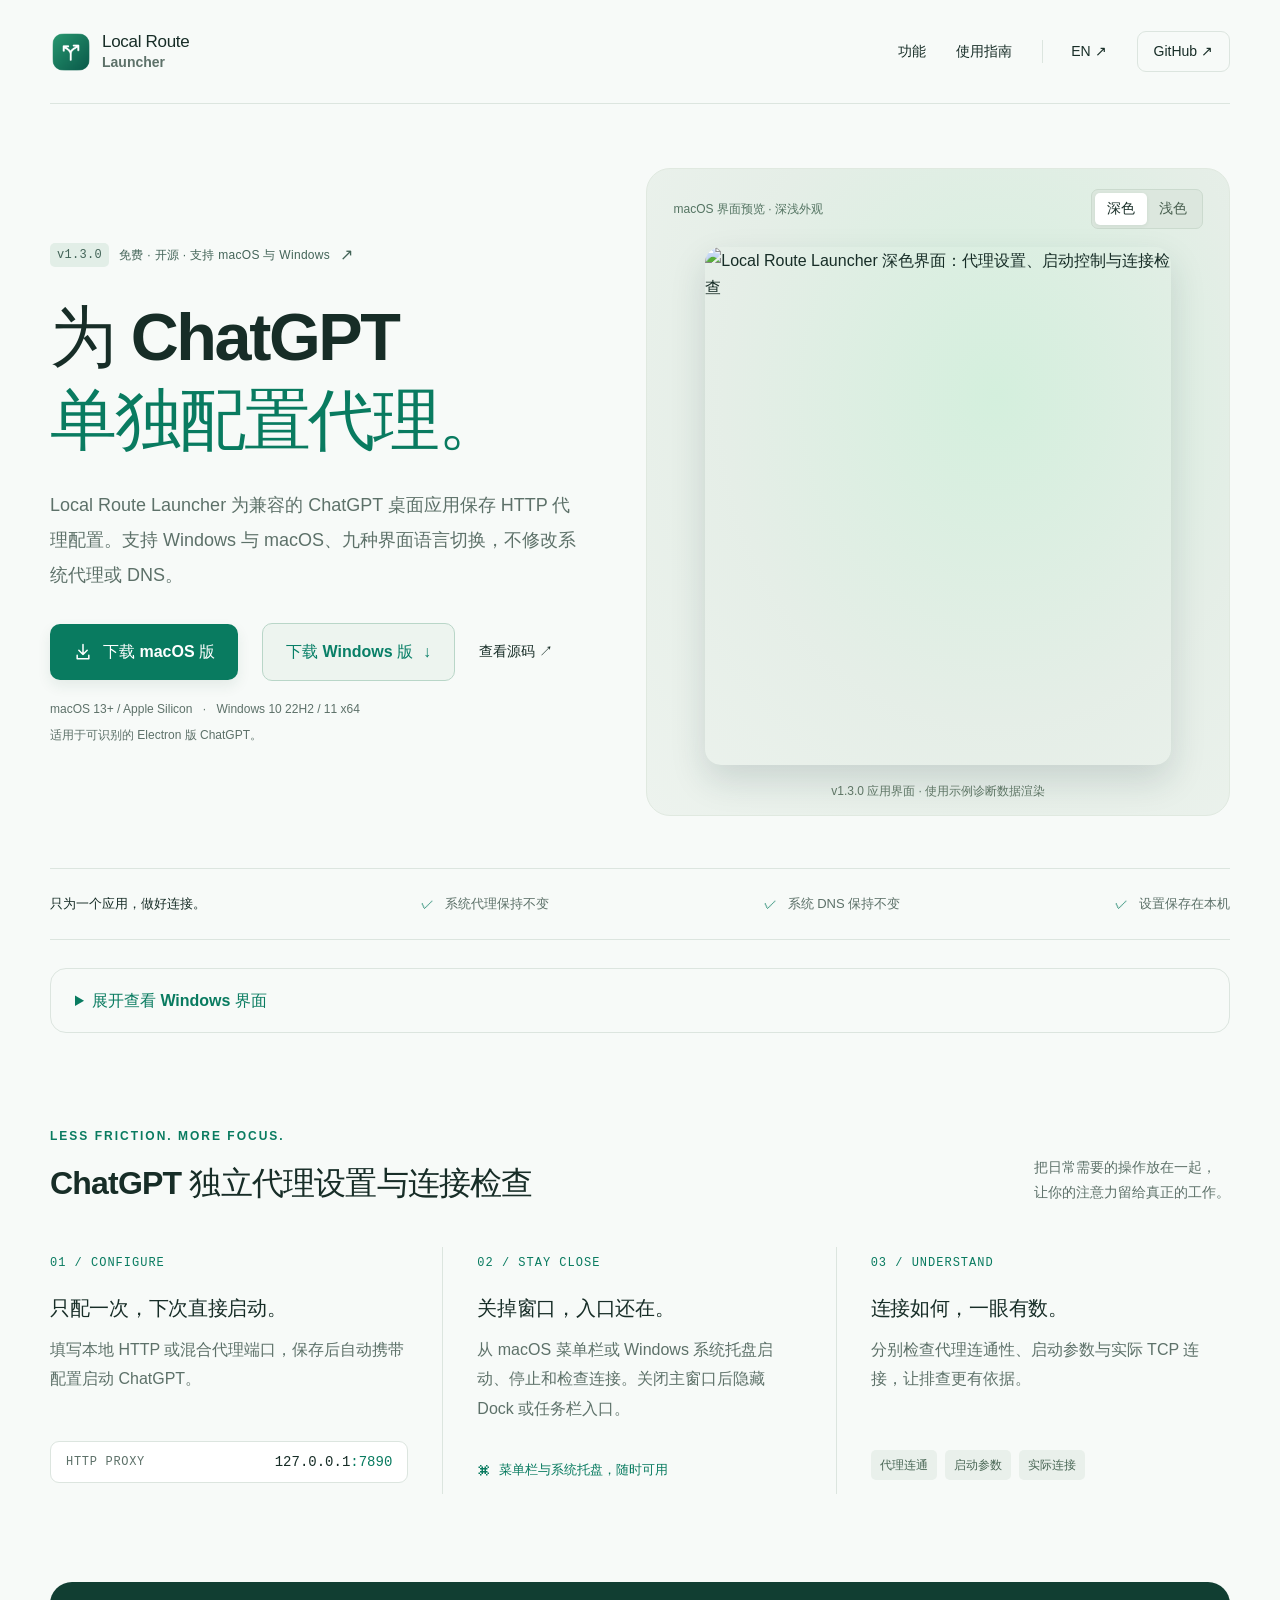
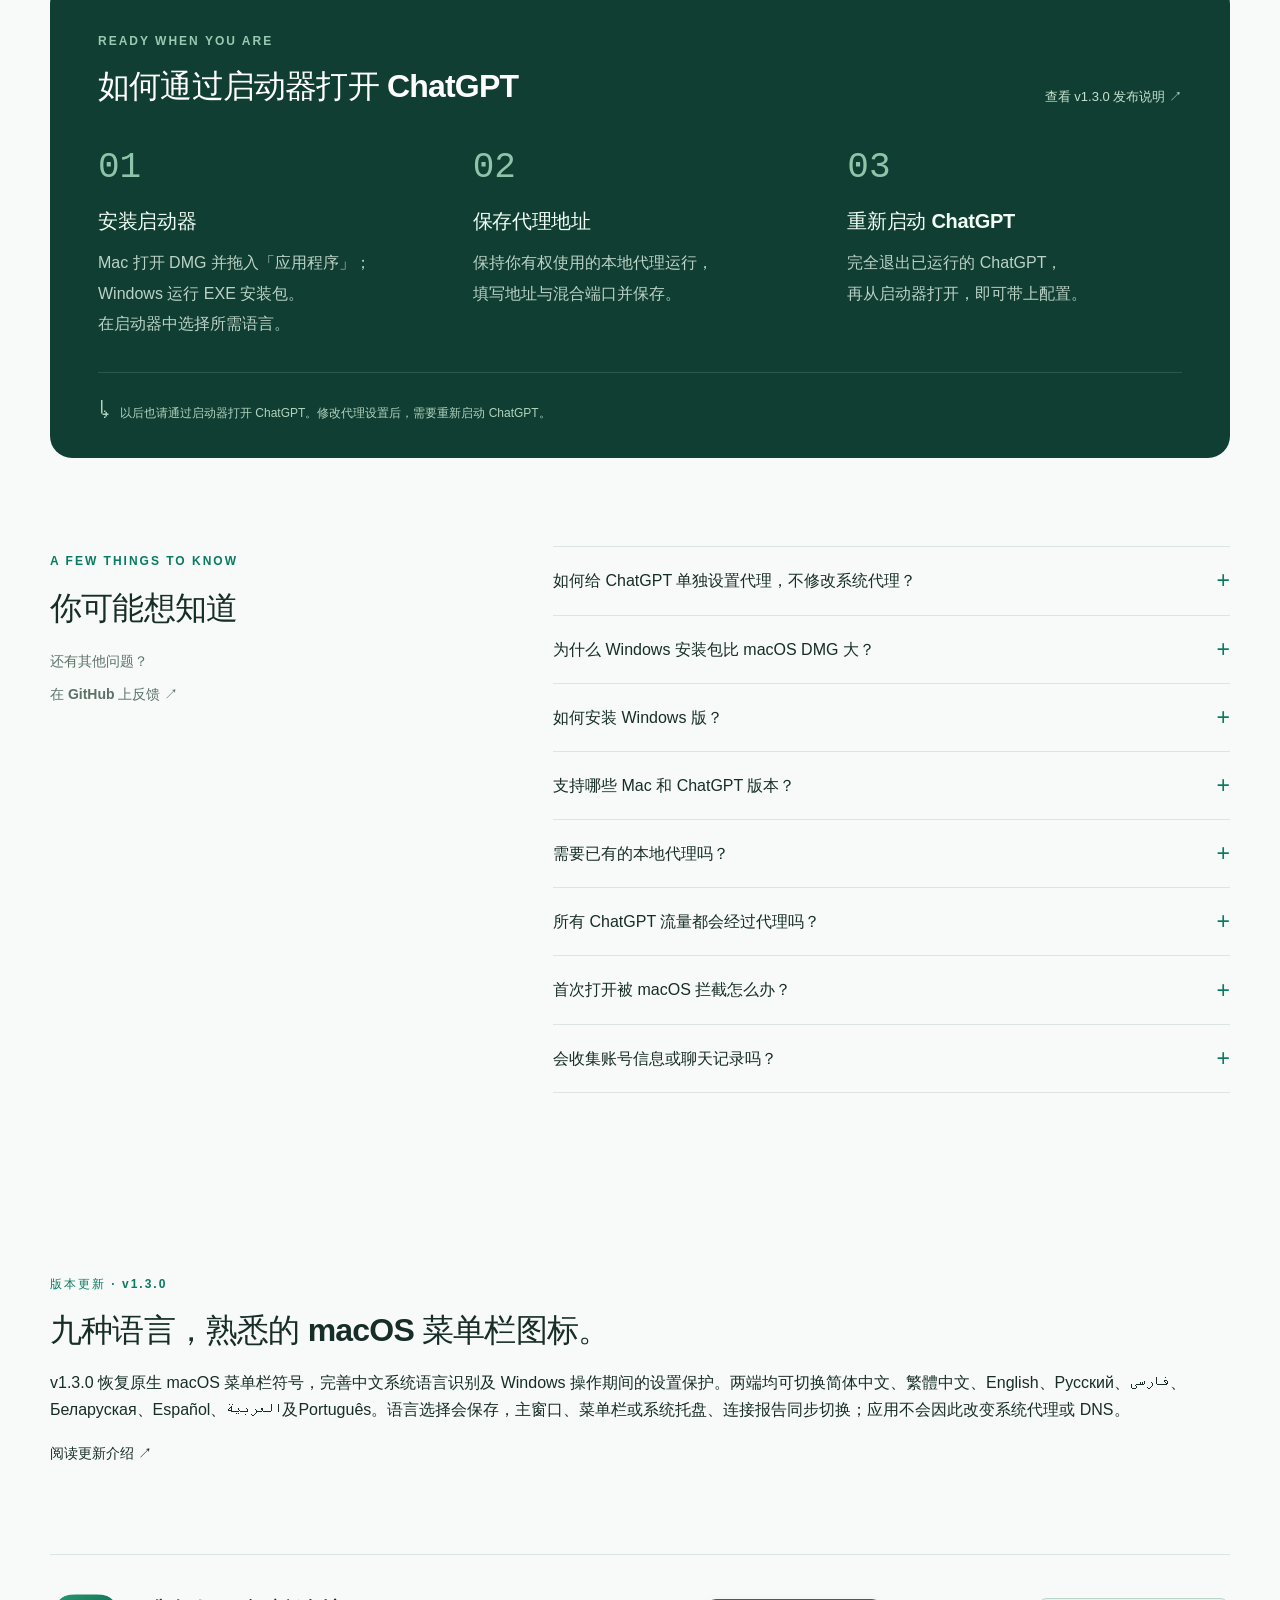
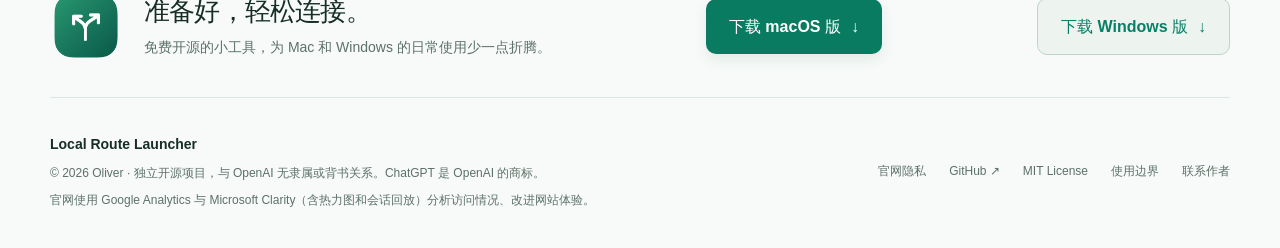
==== site/index.html @ cb8c224d "release: Local Route Launcher 1.3.0" ====
<!doctype html>
<html lang="zh-CN">
<head>
  <meta charset="utf-8">
  <!-- Google tag (gtag.js) -->
  <script async src="https://www.googletagmanager.com/gtag/js?id=G-QVHYT7RFW9"></script>
  <script>
    window.dataLayer = window.dataLayer || [];
    function gtag(){dataLayer.push(arguments);}
    gtag('js', new Date());
    gtag('config', 'G-QVHYT7RFW9');
  </script>
  <!-- Microsoft Clarity -->
  <script type="text/javascript" id="clarity-tracking">
    (function(c,l,a,r,i,t,y){
      c[a]=c[a]||function(){(c[a].q=c[a].q||[]).push(arguments)};
      t=l.createElement(r);t.async=1;t.src="https://www.clarity.ms/tag/"+i;
      y=l.getElementsByTagName(r)[0];y.parentNode.insertBefore(t,y);
    })(window, document, "clarity", "script", "z0krfkfwwu");
  </script>
  <meta name="viewport" content="width=device-width, initial-scale=1">
  <meta name="google-site-verification" content="8eRDF6N91aW9TyLi74Nr5WRXzjcHKN9oCjXirlSPpRA">
  <meta name="msvalidate.01" content="65FC2BE70902B9C77D71057AD7075020">
  <meta name="baidu-site-verification" content="codeva-K3lErbCF7Q" />
  <meta name="sogou_site_verification" content="Wid5BHwv2Q" />
  <meta name="theme-color" content="#f7faf8">
  <title>ChatGPT 独立代理设置 · Windows / macOS | Local Route Launcher</title>
  <meta name="description" content="Local Route Launcher 为兼容的 ChatGPT 桌面应用保存独立 HTTP 代理配置，不修改系统代理或 DNS。免费下载 Windows 安装包与 macOS DMG，支持九种界面语言、系统托盘和菜单栏操作、连接检查。">
  <link rel="canonical" href="https://oliver804.github.io/ChatGPT-Proxy-Launcher/">
  <link rel="alternate" hreflang="zh-CN" href="https://oliver804.github.io/ChatGPT-Proxy-Launcher/">
  <link rel="alternate" hreflang="en" href="https://oliver804.github.io/ChatGPT-Proxy-Launcher/en/">
  <link rel="icon" type="image/png" href="assets/icon.png">
  <link rel="stylesheet" href="style.css">
  <script src="app.js" defer></script>
  <link rel="alternate" hreflang="x-default" href="https://oliver804.github.io/ChatGPT-Proxy-Launcher/">
  <link rel="sitemap" type="application/xml" href="sitemap.xml">
  <meta property="og:type" content="website">
  <meta property="og:site_name" content="Local Route Launcher">
  <meta property="og:title" content="ChatGPT 独立代理设置 · Windows / macOS | Local Route Launcher">
  <meta property="og:description" content="Local Route Launcher 为兼容的 ChatGPT 桌面应用保存独立 HTTP 代理配置，不修改系统代理或 DNS。免费下载 Windows 安装包与 macOS DMG，支持九种界面语言、系统托盘和菜单栏操作、连接检查。">
  <meta property="og:url" content="https://oliver804.github.io/ChatGPT-Proxy-Launcher/">
  <meta property="og:locale" content="zh_CN">
  <meta property="og:locale:alternate" content="en_US">
  <meta property="og:image" content="https://oliver804.github.io/ChatGPT-Proxy-Launcher/assets/preview-dark.png">
  <meta property="og:image:alt" content="Local Route Launcher 中文界面">
  <meta name="robots" content="index, follow, max-image-preview:large">
  <meta name="twitter:card" content="summary_large_image">
  <script type="application/ld+json">
{
  "@context": "https://schema.org",
  "@type": "SoftwareApplication",
  "@id": "https://oliver804.github.io/ChatGPT-Proxy-Launcher/#app",
  "name": "Local Route Launcher",
  "url": "https://oliver804.github.io/ChatGPT-Proxy-Launcher/",
  "description": "Local Route Launcher 为兼容的 ChatGPT 桌面应用保存独立 HTTP 代理配置，不修改系统代理或 DNS。免费下载 Windows 安装包与 macOS DMG，支持九种界面语言、系统托盘和菜单栏操作、连接检查。",
  "applicationCategory": "UtilitiesApplication",
  "operatingSystem": [
    "macOS 13 or later (Apple Silicon)",
    "Windows 10 22H2 / Windows 11 (x64)"
  ],
  "softwareVersion": "1.3.0",
  "inLanguage": [
    "zh-CN", "en", "zh-TW", "ru", "fa", "be", "es", "ar", "pt"
  ],
  "isAccessibleForFree": true,
  "license": "https://github.com/oliver804/ChatGPT-Proxy-Launcher/blob/main/LICENSE",
  "author": {
    "@type": "Person",
    "name": "Oliver"
  },
  "downloadUrl": [
    "https://github.com/oliver804/ChatGPT-Proxy-Launcher/releases/download/v1.3.0/Local-Route-Launcher-1.3.0-arm64.dmg",
    "https://github.com/oliver804/ChatGPT-Proxy-Launcher/releases/download/v1.3.0/Local-Route-Launcher-1.3.0-windows-x64-setup.exe"
  ],
  "image": "https://oliver804.github.io/ChatGPT-Proxy-Launcher/assets/icon.png",
  "screenshot": [
    "https://oliver804.github.io/ChatGPT-Proxy-Launcher/assets/preview-dark.png",
    "https://oliver804.github.io/ChatGPT-Proxy-Launcher/assets/windows-dark.png"
  ],
  "offers": {
    "@type": "Offer",
    "price": 0,
    "priceCurrency": "USD",
    "url": "https://oliver804.github.io/ChatGPT-Proxy-Launcher/"
  },
  "featureList": [
    "应用独立 HTTP 代理配置",
    "Windows 系统托盘与 macOS 菜单栏操作",
    "九种界面语言切换",
    "深色、浅色与系统外观",
    "代理连通性、启动参数与 TCP 连接检查"
  ],
  "softwareRequirements": "需要已安装的兼容 Electron 版 ChatGPT，以及有权使用的 HTTP 或混合代理端口。Windows 安装包内置 .NET 运行环境。",
  "releaseNotes": "https://github.com/oliver804/ChatGPT-Proxy-Launcher/releases/tag/v1.3.0"
}
  </script>
</head>
<body>
  <a class="skip-link" href="#main">跳转到主要内容</a>
  <header class="header wrap">
    <a class="brand" href="./" aria-label="Local Route Launcher 首页"><img src="assets/icon.png" width="42" height="42" alt=""><span>Local Route <b>Launcher</b></span></a>
    <nav aria-label="主导航"><a href="#features">功能</a><a href="#start">使用指南</a><a href="en/" lang="en" class="language">EN <span aria-hidden="true">↗</span></a><a class="nav-github" href="https://github.com/oliver804/ChatGPT-Proxy-Launcher">GitHub <span aria-hidden="true">↗</span></a></nav>
  </header>
  <main id="main">
    <section class="hero wrap" aria-labelledby="hero-title">
      <div class="hero-copy">
        <a class="release-tag" href="https://github.com/oliver804/ChatGPT-Proxy-Launcher/releases/tag/v1.3.0"><span>v1.3.0</span> 免费 · 开源 · 支持 macOS 与 Windows <span aria-hidden="true">↗</span></a>
        <h1 id="hero-title">为 ChatGPT<br><em>单独配置代理。</em></h1>
        <p class="hero-description">Local Route Launcher 为兼容的 ChatGPT 桌面应用保存 HTTP 代理配置。支持 Windows 与 macOS、九种界面语言切换，不修改系统代理或 DNS。</p>
        <div class="hero-actions"><a class="button primary" href="https://github.com/oliver804/ChatGPT-Proxy-Launcher/releases/download/v1.3.0/Local-Route-Launcher-1.3.0-arm64.dmg"><svg viewBox="0 0 24 24" aria-hidden="true"><path d="M12 3v12m-5-5 5 5 5-5M5 16v4h14v-4"/></svg>下载 macOS 版</a><a class="button secondary" href="https://github.com/oliver804/ChatGPT-Proxy-Launcher/releases/download/v1.3.0/Local-Route-Launcher-1.3.0-windows-x64-setup.exe">下载 Windows 版 <span aria-hidden="true">↓</span></a><a class="text-link" href="https://github.com/oliver804/ChatGPT-Proxy-Launcher">查看源码 <span aria-hidden="true">↗</span></a></div>
        <p class="requirements">macOS 13+ / Apple Silicon <span>·</span> Windows 10 22H2 / 11 x64</p>
        <p class="compatibility">适用于可识别的 Electron 版 ChatGPT。</p>
      </div>
      <figure class="product-stage">
        <div class="preview-toolbar"><span>macOS 界面预览 · 深浅外观</span><div class="appearance-controls" role="group" aria-label="切换应用预览外观"><button type="button" data-appearance="dark" aria-pressed="true">深色</button><button type="button" data-appearance="light" aria-pressed="false">浅色</button></div></div>
        <a class="screenshot-link" href="assets/preview-dark.png" aria-label="打开完整应用截图"><img id="app-preview" src="assets/preview-dark.png" data-dark="assets/preview-dark.png" data-light="assets/preview-light.png" width="720" height="800" alt="Local Route Launcher 深色界面：代理设置、启动控制与连接检查" fetchpriority="high"></a>
        <figcaption>v1.3.0 应用界面 · 使用示例诊断数据渲染</figcaption>
      </figure>
    </section>
    <div class="principles wrap"><span>只为一个应用，做好连接。</span><span><i aria-hidden="true">✓</i> 系统代理保持不变</span><span><i aria-hidden="true">✓</i> 系统 DNS 保持不变</span><span><i aria-hidden="true">✓</i> 设置保存在本机</span></div>

    <details class="platform-preview wrap">
      <summary>展开查看 Windows 界面</summary>
      <div class="platform-preview-grid">
        <figure><img src="assets/windows-dark.png" alt="Windows 深色界面" width="747" height="1024" loading="lazy"><figcaption>深色</figcaption></figure>
        <figure><img src="assets/windows-light.png" alt="Windows 浅色界面" width="747" height="1024" loading="lazy"><figcaption>浅色</figcaption></figure>
      </div>
      <p>Windows 界面预览，使用默认设置渲染。</p>
    </details>
    <section class="section wrap" id="features" aria-labelledby="features-title">
      <div class="section-heading"><div><span class="eyebrow">LESS FRICTION. MORE FOCUS.</span><h2 id="features-title">ChatGPT 独立代理设置与连接检查</h2></div><p>把日常需要的操作放在一起，<br>让你的注意力留给真正的工作。</p></div>
      <div class="features-grid">
        <article class="feature"><span class="feature-number">01 / CONFIGURE</span><h3>只配一次，下次直接启动。</h3><p>填写本地 HTTP 或混合代理端口，保存后自动携带配置启动 ChatGPT。</p><div class="connection-example" aria-label="代理地址示例"><span>HTTP PROXY</span><code>127.0.0.1<span>:7890</span></code></div></article>
        <article class="feature"><span class="feature-number">02 / STAY CLOSE</span><h3>关掉窗口，入口还在。</h3><p>从 macOS 菜单栏或 Windows 系统托盘启动、停止和检查连接。关闭主窗口后隐藏 Dock 或任务栏入口。</p><div class="feature-footnote"><span aria-hidden="true">⌘</span> 菜单栏与系统托盘，随时可用</div></article>
        <article class="feature"><span class="feature-number">03 / UNDERSTAND</span><h3>连接如何，一眼有数。</h3><p>分别检查代理连通性、启动参数与实际 TCP 连接，让排查更有依据。</p><div class="checks-example"><span>代理连通</span><span>启动参数</span><span>实际连接</span></div></article>
      </div>
    </section>
    <section class="setup wrap" id="start" aria-labelledby="start-title">
      <div class="section-heading"><div><span class="eyebrow">READY WHEN YOU ARE</span><h2 id="start-title">如何通过启动器打开 ChatGPT</h2></div><a href="https://github.com/oliver804/ChatGPT-Proxy-Launcher/releases/tag/v1.3.0" class="setup-link">查看 v1.3.0 发布说明 <span aria-hidden="true">↗</span></a></div>
      <ol class="steps"><li><span class="step-number">01</span><h3>安装启动器</h3><p>Mac 打开 DMG 并拖入「应用程序」；Windows 运行 EXE 安装包。<br>在启动器中选择所需语言。</p></li><li><span class="step-number">02</span><h3>保存代理地址</h3><p>保持你有权使用的本地代理运行，<br>填写地址与混合端口并保存。</p></li><li><span class="step-number">03</span><h3>重新启动 ChatGPT</h3><p>完全退出已运行的 ChatGPT，<br>再从启动器打开，即可带上配置。</p></li></ol>
      <div class="setup-note"><span aria-hidden="true">↳</span><p>以后也请通过启动器打开 ChatGPT。修改代理设置后，需要重新启动 ChatGPT。</p></div>
    </section>
    <section class="faq section wrap" aria-labelledby="faq-title">
      <div class="faq-heading"><span class="eyebrow">A FEW THINGS TO KNOW</span><h2 id="faq-title">你可能想知道</h2><p>还有其他问题？<br><a class="text-link" href="https://github.com/oliver804/ChatGPT-Proxy-Launcher/issues">在 GitHub 上反馈 <span aria-hidden="true">↗</span></a></p></div>
      <div class="faq-list"><details><summary>如何给 ChatGPT 单独设置代理，不修改系统代理？</summary><p>在 Local Route Launcher 中保存已有 HTTP 代理的地址和端口，完全退出 ChatGPT，再通过启动器打开。配置仅传给启动的兼容应用，不修改系统代理或 DNS。修改地址后需要重启 ChatGPT；启动器不提供网络接入服务。</p></details>
        <details><summary>为什么 Windows 安装包比 macOS DMG 大？</summary><p>Windows 安装包自带 .NET 桌面运行环境，安装后无需另行下载运行库。macOS 版使用系统提供的 SwiftUI 和 AppKit 框架，因此安装包更小。</p></details>
        <details><summary>如何安装 Windows 版？</summary><p>下载 x64 EXE 安装包，按提示为当前用户安装，无需另装 .NET。支持九种语言切换，关闭窗口后可从系统托盘访问。未自动找到应用时，请选择兼容的 ChatGPT.exe；受限制的商店安装包可能无法直接启动。适用于 Windows 10 22H2 / Windows 11 x64，暂不支持 ARM64。安装包未签名，可能显示 SmartScreen 提示，请核对 Release 来源和 SHA-256，并保持系统安全功能开启。</p></details>
        <details><summary>支持哪些 Mac 和 ChatGPT 版本？</summary><p>当前支持 Apple Silicon（M 系列芯片）、macOS 13 及以上系统，以及可识别的 Electron 版 ChatGPT。不支持 Intel Mac 或旧版原生 ChatGPT。主窗口和菜单栏均可切换九种语言，即时生效并记住选择；macOS 自带菜单和系统对话框可能跟随系统语言。</p></details>
        <details><summary>需要已有的本地代理吗？</summary><p>需要。启动器使用现有代理提供的 HTTP 或混合端口，不包含代理服务。请保持你有权使用的本地代理运行；路由效果取决于目标应用对参数的支持情况。当前不支持需要账号密码认证的代理。</p></details>
        <details><summary>所有 ChatGPT 流量都会经过代理吗？</summary><p>不保证。它使用应用支持的代理机制，主要覆盖 Chromium 的 HTTP、HTTPS 和 WebSocket 请求。语音、WebRTC、UDP 及部分子进程可能不使用这些设置。连接检查只是即时快照，也不能证明全部流量都经过代理。</p></details>
        <details><summary>首次打开被 macOS 拦截怎么办？</summary><p>安装包使用本地签名，尚未经过 Apple Developer ID 签名或公证。确认来自本项目的 GitHub 发布页面后，可在「系统设置 → 隐私与安全性」中允许打开，无需关闭 SIP 或系统安全检查。</p></details>
        <details><summary>会收集账号信息或聊天记录吗？</summary><p>启动器不读取或保存 ChatGPT 密码、Cookie、令牌或聊天记录，也没有遥测或自动上传。配置保存在本机。连接检查会通过指定代理向 chatgpt.com 发起不附带账号凭据的 HEAD 请求。<a href="https://github.com/oliver804/ChatGPT-Proxy-Launcher/blob/main/docs/PRIVACY.md">阅读隐私说明 ↗</a></p></details>
      </div>
    </section>
<section class="section wrap" aria-labelledby="news-title"><span class="eyebrow">版本更新 · v1.3.0</span><h2 id="news-title">九种语言，熟悉的 macOS 菜单栏图标。</h2><p>v1.3.0 恢复原生 macOS 菜单栏符号，完善中文系统语言识别及 Windows 操作期间的设置保护。两端均可切换简体中文、繁體中文、English、Русский、فارسی、Беларуская、Español、العربية及Português。语言选择会保存，主窗口、菜单栏或系统托盘、连接报告同步切换；应用不会因此改变系统代理或 DNS。</p><a class="text-link" href="https://github.com/oliver804/ChatGPT-Proxy-Launcher/blob/main/docs/ANNOUNCEMENT.md">阅读更新介绍 ↗</a></section>
    <section class="closing wrap" aria-labelledby="download-title"><img src="assets/icon.png" alt="" width="72" height="72" loading="lazy"><div><h2 id="download-title">准备好，轻松连接。</h2><p>免费开源的小工具，为 Mac 和 Windows 的日常使用少一点折腾。</p></div><a class="button primary" href="https://github.com/oliver804/ChatGPT-Proxy-Launcher/releases/download/v1.3.0/Local-Route-Launcher-1.3.0-arm64.dmg">下载 macOS 版 <span aria-hidden="true">↓</span></a><a class="button secondary" href="https://github.com/oliver804/ChatGPT-Proxy-Launcher/releases/download/v1.3.0/Local-Route-Launcher-1.3.0-windows-x64-setup.exe">下载 Windows 版 <span aria-hidden="true">↓</span></a></section>
  </main>
  <footer class="footer wrap"><div><a class="footer-brand" href="./">Local Route Launcher</a><p>© 2026 Oliver · 独立开源项目，与 OpenAI 无隶属或背书关系。ChatGPT 是 OpenAI 的商标。</p><p>官网使用 Google Analytics 与 Microsoft Clarity（含热力图和会话回放）分析访问情况、改进网站体验。</p></div><div class="footer-links"><a href="https://github.com/oliver804/ChatGPT-Proxy-Launcher/blob/main/docs/PRIVACY.md">官网隐私</a><a href="https://github.com/oliver804/ChatGPT-Proxy-Launcher">GitHub ↗</a><a href="https://github.com/oliver804/ChatGPT-Proxy-Launcher/blob/main/LICENSE">MIT License</a><a href="https://github.com/oliver804/ChatGPT-Proxy-Launcher/blob/main/docs/USAGE.md">使用边界</a><a href="mailto:oliver804x@gmail.com">联系作者</a></div></footer>
</body>
</html>
---- site/style.css ----
:root {
  color-scheme:light;
  --bg:#f7faf8;
  --paper:#fff;
  --ink:#172d27;
  --muted:#5d7169;
  --accent:#097b60;
  --deep:#113e32;
  --mint:#bcf3ce;
  --line:#dce5df;
  --radius:22px;
  font-family:-apple-system,BlinkMacSystemFont,"Segoe UI","PingFang SC","Hiragino Sans GB","Microsoft YaHei",sans-serif;
  font-synthesis:none;
  scroll-behavior:smooth;
  scroll-padding-top:100px
}
* {
  box-sizing:border-box
}
body {
  margin:0;
  background:var(--bg);
  color:var(--ink);
  font-size:16px;
  line-height:1.7
}
a {
  color:inherit;
  text-decoration:none
}
button {
  font:inherit
}
button,a {
  -webkit-tap-highlight-color:transparent
}
a:focus-visible,button:focus-visible,summary:focus-visible {
  outline:3px solid #168767;
  outline-offset:5px
}
img {
  max-width:100%;
  height:auto;
  display:block
}
.wrap {
  width:min(1180px,calc(100% - 80px));
  margin-inline:auto
}
.header {
  height:104px;
  display:flex;
  align-items:center;
  justify-content:space-between;
  border-bottom:1px solid var(--line);
  gap:24px
}
.brand {
  display:flex;
  align-items:center;
  gap:10px;
  line-height:1.3;
  font-size:17px;
  letter-spacing:-.3px
}
.brand span {
  display:block
}
.brand b {
  display:block;
  font-weight:600;
  font-size:14px;
  color:var(--muted);
  letter-spacing:0
}
.header nav {
  display:flex;
  align-items:center;
  gap:30px;
  font-size:14px;
  font-weight:500
}
.header nav a:hover,.text-link:hover {
  color:var(--accent)
}
.nav-github {
  border:1px solid var(--line);
  border-radius:9px;
  padding:8px 16px
}
.language {
  border-left:1px solid var(--line);
  padding-left:28px
}
.hero {
  display:grid;
  grid-template-columns:1fr 1.1fr;
  gap:66px;
  align-items:center;
  padding-block:64px 52px
}
.release-tag {
  display:inline-flex;
  align-items:center;
  gap:10px;
  font-size:12px;
  color:#436458;
  letter-spacing:.3px
}
.release-tag>span:first-child {
  background:#e2eee7;
  border-radius:5px;
  padding:2px 7px;
  font-family:ui-monospace,monospace;
  font-size:12px
}
.release-tag>span:last-child {
  font-size:16px
}
h1 {
  font-size:clamp(48px,5.2vw,72px);
  font-weight:600;
  letter-spacing:-2.4px;
  line-height:1.25;
  margin:27px 0 26px
}
h1 em {
  font-style:normal;
  color:var(--accent)
}
.hero-description {
  font-size:18px;
  line-height:1.95;
  color:var(--muted);
  margin:0 0 30px
}
.hero-actions {
  display:flex;
  align-items:center;
  gap:24px;
  flex-wrap:wrap
}
.button {
  display:inline-flex;
  align-items:center;
  justify-content:center;
  gap:10px;
  padding:14px 23px;
  border-radius:10px;
  font-size:16px;
  font-weight:600;
  transition:background .2s,transform .2s
}
.button:hover {
  transform:translateY(-2px)
}
.primary {
  background:var(--accent);
  color:#fff;
  box-shadow:0 6px 14px #12563e16
}
.primary:hover {
  background:#08644f
}
.button svg {
  width:20px;
  height:20px;
  fill:none;
  stroke:currentColor;
  stroke-width:1.8;
  stroke-linecap:round;
  stroke-linejoin:round
}
.text-link {
  font-size:14px;
  font-weight:600
}
.requirements {
  font-size:12px;
  margin:18px 0 0;
  color:var(--muted)
}
.requirements span {
  margin:0 7px;
  color:#63796e
}
.compatibility {
  font-size:12px;
  color:var(--muted);
  margin:6px 0 0
}
.product-stage {
  margin:0;
  padding:20px 26px 14px;
  background:radial-gradient(ellipse at 60% 35%,#d4efdd 0,#e5eee7 55%,#edf3ee 100%);
  border:1px solid #e0e9e0;
  border-radius:24px;
  min-width:0
}
.preview-toolbar {
  display:flex;
  align-items:center;
  justify-content:space-between;
  gap:10px;
  margin-bottom:18px;
  color:#547462;
  font-size:12px
}
.appearance-controls {
  display:flex;
  border:1px solid #cbdace;
  background:#dce7de;
  border-radius:7px;
  padding:3px;
  flex-shrink:0
}
.appearance-controls button {
  border:0;
  background:none;
  font-size:12px;
  color:#496050;
  padding:3px 12px;
  border-radius:5px;
  cursor:pointer
}
.appearance-controls button[aria-pressed=true] {
  background:white;
  box-shadow:0 1px 4px #14332312;
  color:var(--ink)
}
.screenshot-link {
  display:block;
  width:88%;
  margin:0 auto;
  border-radius:16px;
  box-shadow:0 15px 35px #122e3425
}
.screenshot-link img {
  width:100%;
  border-radius:16px
}
.product-stage figcaption {
  text-align:center;
  color:#5e7565;
  font-size:12px;
  margin-top:16px
}
.principles {
  display:flex;
  justify-content:space-between;
  align-items:center;
  gap:20px;
  border-top:1px solid var(--line);
  border-bottom:1px solid var(--line);
  padding-block:24px;
  font-size:13px;
  color:var(--muted)
}
.principles>span:first-child {
  font-weight:600;
  color:var(--ink)
}
.principles i {
  font-style:normal;
  margin-right:7px;
  color:var(--accent)
}
.footer {
  display:flex;
  align-items:center;
  justify-content:space-between;
  padding-block:32px;
  color:var(--muted);
  font-size:12px
}
.skip-link {
  position:absolute;
  top:-80px;
  left:20px;
  background:var(--deep);
  color:white;
  padding:10px 20px;
  z-index:10
}
.skip-link:focus {
  top:10px
}
@media(min-width:1450px) {
  .hero {
    padding-block:78px 66px
  }
}
@media(max-width:1000px) {
  .wrap {
    width:calc(100% - 48px)
  }
  .hero {
    gap:30px
  }
  .hero-description {
    font-size:16px
  }
  .product-stage {
    padding-inline:18px
  }
  .preview-toolbar>span {
    display:none
  }
  .preview-toolbar {
    justify-content:flex-end
  }
  .screenshot-link {
    width:100%
  }
  .hero-actions {
    gap:14px
  }
  .button {
    padding:13px 17px
  }
  .principles {
    flex-wrap:wrap
  }
  .principles>span:first-child {
    flex-basis:100%
  }
}
@media(max-width:700px) {
  .wrap {
    width:calc(100% - 40px)
  }
  .header {
    height:82px;
    gap:12px
  }
  .brand {
    font-size:14px;
    gap:5px
  }
  .brand b {
    font-size:12px
  }
  .brand img {
    width:34px;
    height:34px
  }
  .header nav {
    gap:14px
  }
  .header nav>a:not(.language):not(.nav-github) {
    display:none
  }
  .nav-github {
    padding:6px 9px;
    font-size:12px
  }
  .language {
    padding-left:0;
    border:0
  }
  .hero {
    grid-template-columns:1fr;
    gap:36px;
    padding-block:42px 34px
  }
  .hero-copy {
    text-align:center
  }
  h1 {
    font-size:52px;
    letter-spacing:-1.7px;
    margin-block:22px
  }
  .hero-description {
    font-size:16px
  }
  .hero-actions {
    justify-content:center
  }
  .product-stage {
    padding:18px 22px 14px;
    width:min(100%,460px);
    margin:auto
  }
  .preview-toolbar>span {
    display:block
  }
  .preview-toolbar {
    justify-content:space-between
  }
  .screenshot-link {
    width:90%
  }
  .principles {
    gap:12px 18px;
    justify-content:center;
    font-size:12px;
    text-align:center
  }
  .footer {
    gap:20px;
    flex-wrap:wrap
  }
}
@media(prefers-reduced-motion:reduce) {
  :root {
    scroll-behavior:auto
  }
  *,*::before,*::after {
    animation:none!important;
    transition:none!important
  }
}
.section {
  padding-block:88px
}
.section-heading {
  display:flex;
  align-items:flex-end;
  justify-content:space-between;
  gap:30px;
  margin-bottom:42px
}
.eyebrow {
  font-size:12px;
  letter-spacing:2px;
  font-weight:600;
  color:var(--accent)
}
h2 {
  font-size:32px;
  letter-spacing:-.8px;
  line-height:1.4;
  font-weight:600;
  margin:12px 0 0
}
.section-heading>p {
  font-size:14px;
  line-height:1.8;
  color:var(--muted);
  margin:0
}
.features-grid {
  display:grid;
  grid-template-columns:repeat(3,1fr)
}
.feature {
  padding:0 34px;
  border-right:1px solid var(--line)
}
.feature:first-child {
  padding-left:0
}
.feature:last-child {
  padding-right:0;
  border:0
}
.feature-number {
  font:12px ui-monospace,SFMono-Regular,Consolas,monospace;
  letter-spacing:1px;
  color:var(--accent)
}
h3 {
  font-size:20px;
  font-weight:600;
  letter-spacing:-.3px;
  line-height:1.5;
  margin:18px 0 12px
}
.feature>p {
  color:var(--muted);
  font-size:16px;
  line-height:1.85;
  margin:0;
  min-height:84px
}
.connection-example {
  margin-top:22px;
  padding:12px 15px;
  border-radius:9px;
  border:1px solid var(--line);
  background:white;
  display:flex;
  justify-content:space-between;
  align-items:center;
  gap:8px;
  flex-wrap:wrap
}
.connection-example>span {
  font:12px ui-monospace,monospace;
  letter-spacing:.7px;
  color:var(--muted)
}
.connection-example code {
  font:14px ui-monospace,monospace
}
.connection-example code span {
  color:var(--accent)
}
.feature-footnote {
  margin-top:22px;
  height:49px;
  display:flex;
  align-items:center;
  gap:10px;
  font-size:13px;
  color:var(--accent)
}
.feature-footnote>span {
  font-size:24px;
  font-weight:400
}
.checks-example {
  display:flex;
  gap:8px;
  margin-top:22px;
  min-height:49px;
  align-items:center;
  flex-wrap:wrap
}
.checks-example>span {
  background:#e9f0eb;
  padding:5px 9px;
  font-size:12px;
  color:#496755;
  border-radius:5px
}
.setup {
  padding:44px 48px 25px;
  background:var(--deep);
  border-radius:var(--radius);
  color:white
}
.setup .eyebrow {
  color:#98c9b2
}
.setup h2 {
  margin-top:10px
}
.setup-link {
  color:#c3e2d1;
  font-size:13px;
  white-space:nowrap
}
.steps {
  display:grid;
  grid-template-columns:repeat(3,1fr);
  list-style:none;
  padding:0;
  margin:0;
  gap:40px
}
.step-number {
  display:block;
  font:36px ui-monospace,monospace;
  font-weight:300;
  line-height:1;
  color:#8ec4a9
}
.steps h3 {
  margin-top:20px;
  color:#f1fff6
}
.steps p {
  margin:0;
  font-size:14px;
  line-height:1.9;
  color:#bbd2c7
}
.setup-note {
  border-top:1px solid #ffffff20;
  display:flex;
  align-items:center;
  gap:10px;
  margin-top:32px;
  padding-top:20px;
  color:#afd3bf
}
.setup-note>span {
  font-size:24px
}
.setup-note>p {
  font-size:12px;
  margin:0
}
.faq {
  display:grid;
  grid-template-columns:1fr 1.6fr;
  gap:80px
}
.faq-heading p {
  color:var(--muted);
  font-size:14px;
  margin-top:20px
}
.faq-heading .text-link {
  display:inline-block;
  margin-top:9px
}
.faq-list {
  border-top:1px solid var(--line)
}
.faq-list details {
  border-bottom:1px solid var(--line);
  padding-block:20px
}
.faq-list summary {
  display:flex;
  align-items:center;
  justify-content:space-between;
  gap:24px;
  cursor:pointer;
  font-size:16px;
  list-style:none;
  font-weight:500
}
.faq-list summary::-webkit-details-marker {
  display:none
}
.faq-list summary::after {
  content:'+';
  color:var(--accent);
  font-size:23px;
  font-weight:400;
  line-height:1
}
.faq-list details[open] summary::after {
  content:'−'
}
.faq-list details p {
  font-size:14px;
  line-height:1.9;
  color:var(--muted);
  margin:16px 30px 0 0
}
.faq-list details a {
  color:var(--accent);
  text-decoration:underline;
  text-underline-offset:3px
}
.closing {
  border-block:1px solid var(--line);
  padding-block:35px;
  display:flex;
  align-items:center;
  gap:22px
}
.closing h2 {
  font-size:26px;
  margin:0
}
.closing p {
  margin:7px 0 0;
  font-size:14px;
  color:var(--muted)
}
.closing .button {
  margin-left:auto;
  flex-shrink:0
}
.footer {
  padding-block:35px 38px
}
.footer-brand {
  font-size:14px;
  font-weight:600;
  color:var(--ink)
}
.footer p {
  margin:6px 0 0;
  font-size:12px
}
.footer-links {
  display:flex;
  gap:23px
}
.footer-links a:hover {
  color:var(--accent)
}
html[lang=en] h1 {
  font-size:clamp(48px,4.7vw,65px);
  line-height:1.15;
  letter-spacing:-2px
}
html[lang=en] .hero-description {
  font-size:17px
}
html[lang=en] .steps h3 {
  font-size:19px
}
html[lang=en] .feature h3 {
  font-size:19px
}
@media(max-width:1000px) {
  .section {
    padding-block:65px
  }
  .feature {
    padding-inline:20px
  }
  .features-grid h3 {
    font-size:18px
  }
  .feature>p {
    min-height:112px
  }
  .setup {
    padding:34px 30px 24px
  }
  .setup .section-heading {
    align-items:flex-start;
    flex-direction:column;
    gap:12px
  }
  .steps {
    gap:24px
  }
  .faq {
    gap:40px
  }
  .closing p {
    max-width:400px
  }
  .footer-links {
    gap:15px
  }
}
@media(max-width:700px) {
  .section {
    padding-block:52px
  }
  .section-heading {
    flex-direction:column;
    align-items:flex-start;
    gap:16px;
    margin-bottom:28px
  }
  h2 {
    font-size:27px
  }
  .section-heading>p br {
    display:none
  }
  .features-grid {
    grid-template-columns:1fr;
    gap:0
  }
  .feature,.feature:first-child,.feature:last-child {
    padding:24px 0;
    border-right:0;
    border-bottom:1px solid var(--line)
  }
  .feature:first-child {
    padding-top:0
  }
  .feature:last-child {
    border:0;
    padding-bottom:0
  }
  .feature>p {
    min-height:0
  }
  .feature h3 {
    font-size:20px;
    margin:12px 0 8px
  }
  .connection-example,.feature-footnote,.checks-example {
    margin-top:16px
  }
  .connection-example {
    max-width:340px
  }
  .setup {
    padding:30px 24px 22px
  }
  .setup h2 {
    font-size:26px
  }
  .steps {
    grid-template-columns:1fr;
    gap:27px
  }
  .steps li {
    display:grid;
    grid-template-columns:42px 1fr;
    column-gap:16px
  }
  .step-number {
    font-size:25px;
    grid-row:span 2;
    padding-top:2px
  }
  .steps h3 {
    margin:0 0 7px;
    font-size:19px
  }
  .steps p br {
    display:none
  }
  .setup-note {
    align-items:flex-start;
    margin-top:26px
  }
  .setup-note p {
    font-size:12px
  }
  .faq {
    grid-template-columns:1fr;
    gap:20px
  }
  .faq-heading p {
    margin-block:14px 6px
  }
  .faq-heading p br {
    display:none
  }
  .faq-heading .text-link {
    margin:0 0 0 4px
  }
  .faq-list summary {
    font-size:16px
  }
  .faq-list details p {
    margin-right:0
  }
  .closing {
    flex-direction:column;
    text-align:center;
    gap:14px;
    padding-block:30px
  }
  .closing .button {
    margin:7px 0 0
  }
  .closing p {
    font-size:13px
  }
  .closing img {
    width:60px;
    height:60px
  }
  .closing h2 {
    font-size:24px
  }
  .footer {
    align-items:flex-start;
    flex-direction:column;
    gap:18px
  }
  .footer p {
    line-height:1.8
  }
  .footer-links {
    gap:25px
  }
  html[lang=en] h1 {
    font-size:52px
  }
  html[lang=en] .hero-description {
    font-size:16px
  }
}
@media(max-width:370px) {
  .wrap {
    width:calc(100% - 28px)
  }
  h1,html[lang=en] h1 {
    font-size:43px
  }
  .header nav {
    gap:8px
  }
  .brand {
    font-size:13px
  }
  .brand b {
    font-size:12px
  }
  .nav-github {
    padding:6px
  }
  .product-stage {
    padding-inline:12px
  }
  .release-tag {
    font-size:12px;
    gap:6px
  }
  .requirements {
    font-size:12px
  }
}
.feature>p,.steps p,.faq-list details p {
  font-size:16px
}
.appearance-controls button {
  font-size:14px;
  min-height:32px
}
.preview-toolbar>span {
  font-size:12px
}
.checks-example>span {
  font-size:12px
}
@media(max-width:700px) {
  html[lang=en] h1 {
    font-size:44px;
    letter-spacing:-1.5px
  }
  html[lang=en] .preview-toolbar>span {
    max-width:140px
  }
}
@media (max-width: 700px) {
  .desktop-break {
    display: none;
  }
}
@media (max-width: 370px) {
  html[lang=en] h1 {
    font-size: 36px;
    letter-spacing: -1.4px;
  }
}

/* Platform choices stay usable at narrow viewport widths. */
.hero-actions { flex-wrap: wrap; }
.button.secondary { background: var(--surface, #edf4ef); color: #087f67; border: 1px solid #b9d6c8; }
.closing { flex-wrap: wrap; }

.platform-preview { margin-top: 28px; border: 1px solid var(--line); border-radius: 16px; padding: 18px 24px; }
.platform-preview summary { cursor: pointer; font-weight: 600; color: var(--accent); }
.platform-preview-grid { display: grid; grid-template-columns: repeat(2, minmax(0, 1fr)); gap: 24px; margin-top: 22px; }
.platform-preview figure { margin: 0; }
.platform-preview img { width: 100%; border-radius: 12px; }
.platform-preview figcaption, .platform-preview>p { color: var(--muted); font-size: 13px; }
@media(max-width:700px) { .platform-preview-grid { grid-template-columns: 1fr; } }
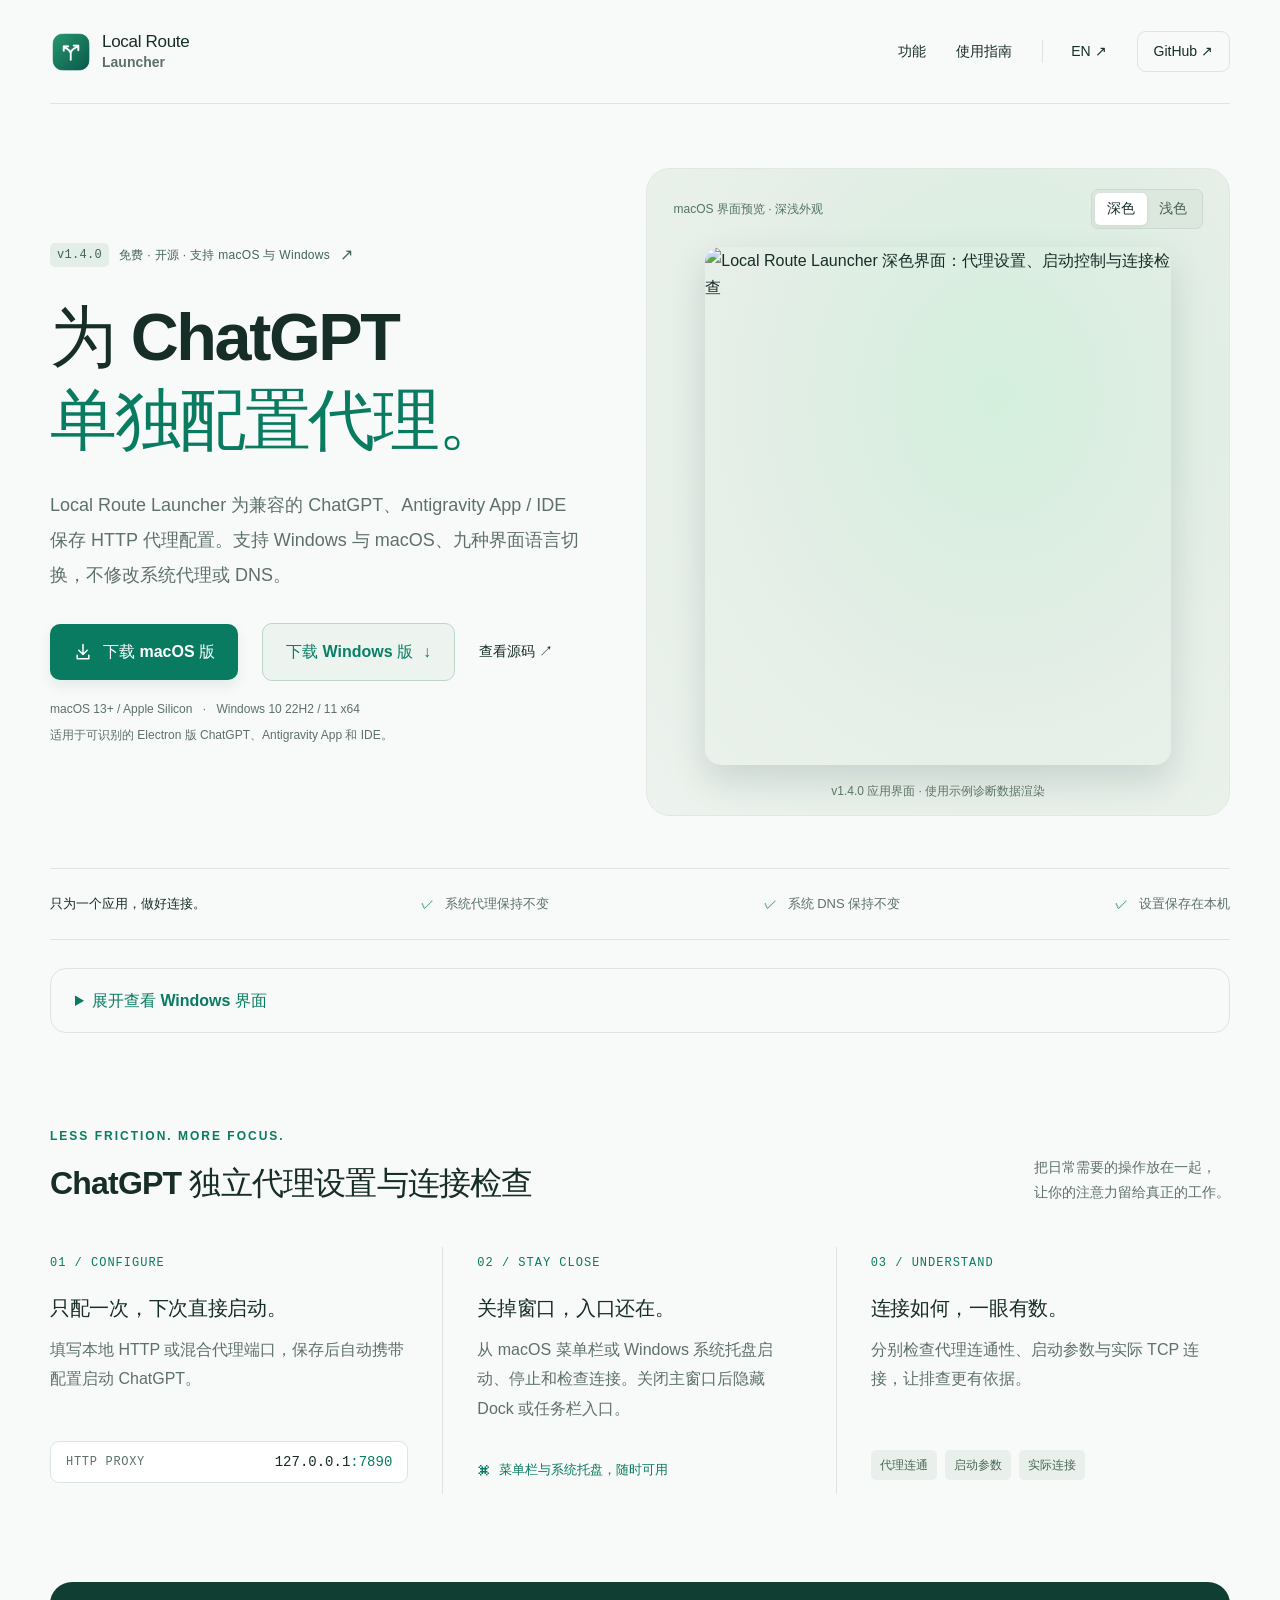
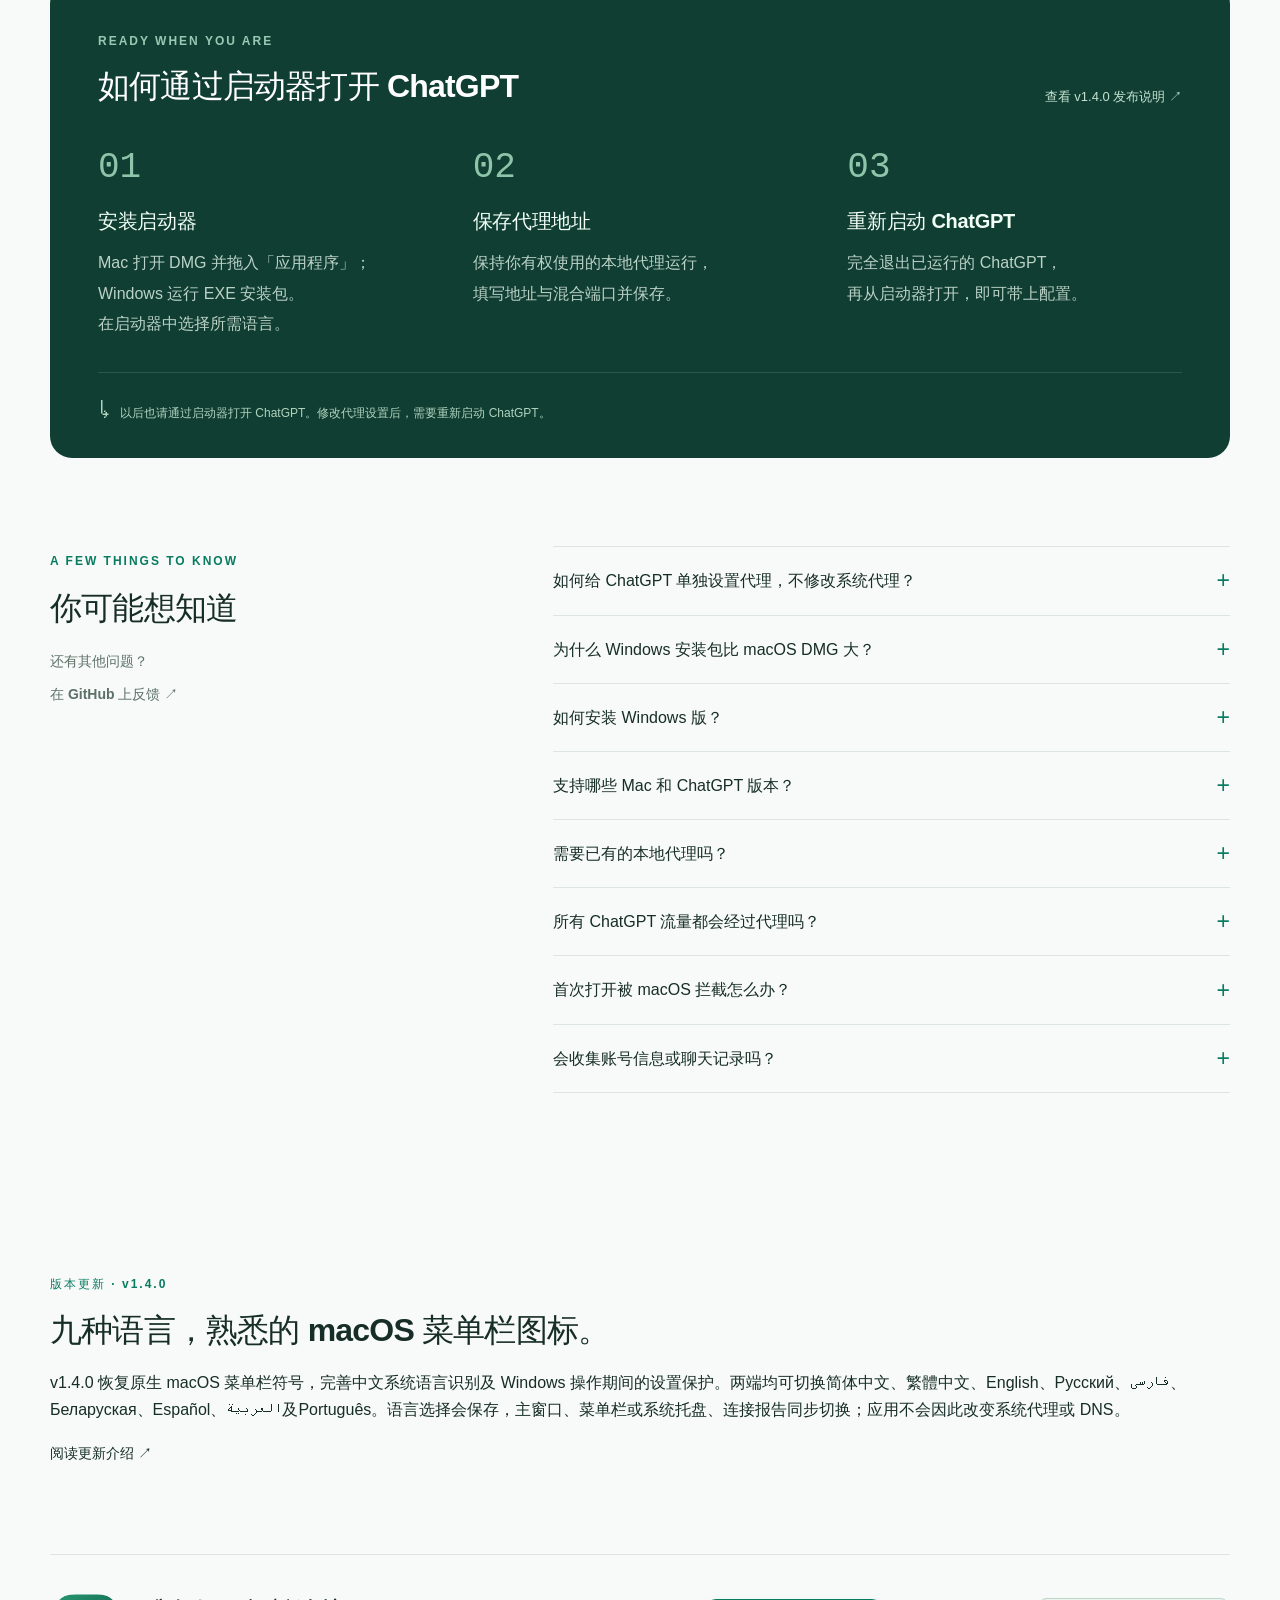
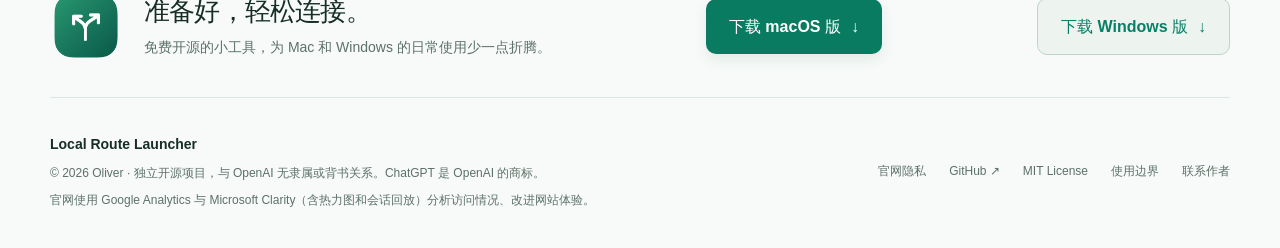
==== commit b1574600: "feat: add multi-app profiles and shared language controls for 1.4.0" ====
--- a/site/index.html
+++ b/site/index.html
@@ -25,7 +25,7 @@
   <meta name="sogou_site_verification" content="Wid5BHwv2Q" />
   <meta name="theme-color" content="#f7faf8">
   <title>ChatGPT 独立代理设置 · Windows / macOS | Local Route Launcher</title>
-  <meta name="description" content="Local Route Launcher 为兼容的 ChatGPT 桌面应用保存独立 HTTP 代理配置，不修改系统代理或 DNS。免费下载 Windows 安装包与 macOS DMG，支持九种界面语言、系统托盘和菜单栏操作、连接检查。">
+  <meta name="description" content="Local Route Launcher 为兼容的 ChatGPT、Antigravity App / IDE保存独立 HTTP 代理配置，不修改系统代理或 DNS。免费下载 Windows 安装包与 macOS DMG，支持九种界面语言、系统托盘和菜单栏操作、连接检查。">
   <link rel="canonical" href="https://oliver804.github.io/ChatGPT-Proxy-Launcher/">
   <link rel="alternate" hreflang="zh-CN" href="https://oliver804.github.io/ChatGPT-Proxy-Launcher/">
   <link rel="alternate" hreflang="en" href="https://oliver804.github.io/ChatGPT-Proxy-Launcher/en/">
@@ -37,7 +37,7 @@
   <meta property="og:type" content="website">
   <meta property="og:site_name" content="Local Route Launcher">
   <meta property="og:title" content="ChatGPT 独立代理设置 · Windows / macOS | Local Route Launcher">
-  <meta property="og:description" content="Local Route Launcher 为兼容的 ChatGPT 桌面应用保存独立 HTTP 代理配置，不修改系统代理或 DNS。免费下载 Windows 安装包与 macOS DMG，支持九种界面语言、系统托盘和菜单栏操作、连接检查。">
+  <meta property="og:description" content="Local Route Launcher 为兼容的 ChatGPT、Antigravity App / IDE保存独立 HTTP 代理配置，不修改系统代理或 DNS。免费下载 Windows 安装包与 macOS DMG，支持九种界面语言、系统托盘和菜单栏操作、连接检查。">
   <meta property="og:url" content="https://oliver804.github.io/ChatGPT-Proxy-Launcher/">
   <meta property="og:locale" content="zh_CN">
   <meta property="og:locale:alternate" content="en_US">
@@ -52,13 +52,13 @@
   "@id": "https://oliver804.github.io/ChatGPT-Proxy-Launcher/#app",
   "name": "Local Route Launcher",
   "url": "https://oliver804.github.io/ChatGPT-Proxy-Launcher/",
-  "description": "Local Route Launcher 为兼容的 ChatGPT 桌面应用保存独立 HTTP 代理配置，不修改系统代理或 DNS。免费下载 Windows 安装包与 macOS DMG，支持九种界面语言、系统托盘和菜单栏操作、连接检查。",
+  "description": "Local Route Launcher 为兼容的 ChatGPT、Antigravity App / IDE保存独立 HTTP 代理配置，不修改系统代理或 DNS。免费下载 Windows 安装包与 macOS DMG，支持九种界面语言、系统托盘和菜单栏操作、连接检查。",
   "applicationCategory": "UtilitiesApplication",
   "operatingSystem": [
     "macOS 13 or later (Apple Silicon)",
     "Windows 10 22H2 / Windows 11 (x64)"
   ],
-  "softwareVersion": "1.3.0",
+  "softwareVersion": "1.4.0",
   "inLanguage": [
     "zh-CN", "en", "zh-TW", "ru", "fa", "be", "es", "ar", "pt"
   ],
@@ -69,8 +69,8 @@
     "name": "Oliver"
   },
   "downloadUrl": [
-    "https://github.com/oliver804/ChatGPT-Proxy-Launcher/releases/download/v1.3.0/Local-Route-Launcher-1.3.0-arm64.dmg",
-    "https://github.com/oliver804/ChatGPT-Proxy-Launcher/releases/download/v1.3.0/Local-Route-Launcher-1.3.0-windows-x64-setup.exe"
+    "https://github.com/oliver804/ChatGPT-Proxy-Launcher/releases/download/v1.4.0/Local-Route-Launcher-1.4.0-arm64.dmg",
+    "https://github.com/oliver804/ChatGPT-Proxy-Launcher/releases/download/v1.4.0/Local-Route-Launcher-1.4.0-windows-x64-setup.exe"
   ],
   "image": "https://oliver804.github.io/ChatGPT-Proxy-Launcher/assets/icon.png",
   "screenshot": [
@@ -90,8 +90,8 @@
     "深色、浅色与系统外观",
     "代理连通性、启动参数与 TCP 连接检查"
   ],
-  "softwareRequirements": "需要已安装的兼容 Electron 版 ChatGPT，以及有权使用的 HTTP 或混合代理端口。Windows 安装包内置 .NET 运行环境。",
-  "releaseNotes": "https://github.com/oliver804/ChatGPT-Proxy-Launcher/releases/tag/v1.3.0"
+  "softwareRequirements": "需要已安装的兼容 Electron 版 ChatGPT、Antigravity App 或 IDE，以及有权使用的 HTTP 或混合代理端口。Windows 安装包内置 .NET 运行环境。",
+  "releaseNotes": "https://github.com/oliver804/ChatGPT-Proxy-Launcher/releases/tag/v1.4.0"
 }
   </script>
 </head>
@@ -104,17 +104,17 @@
   <main id="main">
     <section class="hero wrap" aria-labelledby="hero-title">
       <div class="hero-copy">
-        <a class="release-tag" href="https://github.com/oliver804/ChatGPT-Proxy-Launcher/releases/tag/v1.3.0"><span>v1.3.0</span> 免费 · 开源 · 支持 macOS 与 Windows <span aria-hidden="true">↗</span></a>
+        <a class="release-tag" href="https://github.com/oliver804/ChatGPT-Proxy-Launcher/releases/tag/v1.4.0"><span>v1.4.0</span> 免费 · 开源 · 支持 macOS 与 Windows <span aria-hidden="true">↗</span></a>
         <h1 id="hero-title">为 ChatGPT<br><em>单独配置代理。</em></h1>
-        <p class="hero-description">Local Route Launcher 为兼容的 ChatGPT 桌面应用保存 HTTP 代理配置。支持 Windows 与 macOS、九种界面语言切换，不修改系统代理或 DNS。</p>
-        <div class="hero-actions"><a class="button primary" href="https://github.com/oliver804/ChatGPT-Proxy-Launcher/releases/download/v1.3.0/Local-Route-Launcher-1.3.0-arm64.dmg"><svg viewBox="0 0 24 24" aria-hidden="true"><path d="M12 3v12m-5-5 5 5 5-5M5 16v4h14v-4"/></svg>下载 macOS 版</a><a class="button secondary" href="https://github.com/oliver804/ChatGPT-Proxy-Launcher/releases/download/v1.3.0/Local-Route-Launcher-1.3.0-windows-x64-setup.exe">下载 Windows 版 <span aria-hidden="true">↓</span></a><a class="text-link" href="https://github.com/oliver804/ChatGPT-Proxy-Launcher">查看源码 <span aria-hidden="true">↗</span></a></div>
+        <p class="hero-description">Local Route Launcher 为兼容的 ChatGPT、Antigravity App / IDE保存 HTTP 代理配置。支持 Windows 与 macOS、九种界面语言切换，不修改系统代理或 DNS。</p>
+        <div class="hero-actions"><a class="button primary" href="https://github.com/oliver804/ChatGPT-Proxy-Launcher/releases/download/v1.4.0/Local-Route-Launcher-1.4.0-arm64.dmg"><svg viewBox="0 0 24 24" aria-hidden="true"><path d="M12 3v12m-5-5 5 5 5-5M5 16v4h14v-4"/></svg>下载 macOS 版</a><a class="button secondary" href="https://github.com/oliver804/ChatGPT-Proxy-Launcher/releases/download/v1.4.0/Local-Route-Launcher-1.4.0-windows-x64-setup.exe">下载 Windows 版 <span aria-hidden="true">↓</span></a><a class="text-link" href="https://github.com/oliver804/ChatGPT-Proxy-Launcher">查看源码 <span aria-hidden="true">↗</span></a></div>
         <p class="requirements">macOS 13+ / Apple Silicon <span>·</span> Windows 10 22H2 / 11 x64</p>
-        <p class="compatibility">适用于可识别的 Electron 版 ChatGPT。</p>
+        <p class="compatibility">适用于可识别的 Electron 版 ChatGPT、Antigravity App 和 IDE。</p>
       </div>
       <figure class="product-stage">
         <div class="preview-toolbar"><span>macOS 界面预览 · 深浅外观</span><div class="appearance-controls" role="group" aria-label="切换应用预览外观"><button type="button" data-appearance="dark" aria-pressed="true">深色</button><button type="button" data-appearance="light" aria-pressed="false">浅色</button></div></div>
         <a class="screenshot-link" href="assets/preview-dark.png" aria-label="打开完整应用截图"><img id="app-preview" src="assets/preview-dark.png" data-dark="assets/preview-dark.png" data-light="assets/preview-light.png" width="720" height="800" alt="Local Route Launcher 深色界面：代理设置、启动控制与连接检查" fetchpriority="high"></a>
-        <figcaption>v1.3.0 应用界面 · 使用示例诊断数据渲染</figcaption>
+        <figcaption>v1.4.0 应用界面 · 使用示例诊断数据渲染</figcaption>
       </figure>
     </section>
     <div class="principles wrap"><span>只为一个应用，做好连接。</span><span><i aria-hidden="true">✓</i> 系统代理保持不变</span><span><i aria-hidden="true">✓</i> 系统 DNS 保持不变</span><span><i aria-hidden="true">✓</i> 设置保存在本机</span></div>
@@ -136,7 +136,7 @@
       </div>
     </section>
     <section class="setup wrap" id="start" aria-labelledby="start-title">
-      <div class="section-heading"><div><span class="eyebrow">READY WHEN YOU ARE</span><h2 id="start-title">如何通过启动器打开 ChatGPT</h2></div><a href="https://github.com/oliver804/ChatGPT-Proxy-Launcher/releases/tag/v1.3.0" class="setup-link">查看 v1.3.0 发布说明 <span aria-hidden="true">↗</span></a></div>
+      <div class="section-heading"><div><span class="eyebrow">READY WHEN YOU ARE</span><h2 id="start-title">如何通过启动器打开 ChatGPT</h2></div><a href="https://github.com/oliver804/ChatGPT-Proxy-Launcher/releases/tag/v1.4.0" class="setup-link">查看 v1.4.0 发布说明 <span aria-hidden="true">↗</span></a></div>
       <ol class="steps"><li><span class="step-number">01</span><h3>安装启动器</h3><p>Mac 打开 DMG 并拖入「应用程序」；Windows 运行 EXE 安装包。<br>在启动器中选择所需语言。</p></li><li><span class="step-number">02</span><h3>保存代理地址</h3><p>保持你有权使用的本地代理运行，<br>填写地址与混合端口并保存。</p></li><li><span class="step-number">03</span><h3>重新启动 ChatGPT</h3><p>完全退出已运行的 ChatGPT，<br>再从启动器打开，即可带上配置。</p></li></ol>
       <div class="setup-note"><span aria-hidden="true">↳</span><p>以后也请通过启动器打开 ChatGPT。修改代理设置后，需要重新启动 ChatGPT。</p></div>
     </section>
@@ -152,8 +152,8 @@
         <details><summary>会收集账号信息或聊天记录吗？</summary><p>启动器不读取或保存 ChatGPT 密码、Cookie、令牌或聊天记录，也没有遥测或自动上传。配置保存在本机。连接检查会通过指定代理向 chatgpt.com 发起不附带账号凭据的 HEAD 请求。<a href="https://github.com/oliver804/ChatGPT-Proxy-Launcher/blob/main/docs/PRIVACY.md">阅读隐私说明 ↗</a></p></details>
       </div>
     </section>
-<section class="section wrap" aria-labelledby="news-title"><span class="eyebrow">版本更新 · v1.3.0</span><h2 id="news-title">九种语言，熟悉的 macOS 菜单栏图标。</h2><p>v1.3.0 恢复原生 macOS 菜单栏符号，完善中文系统语言识别及 Windows 操作期间的设置保护。两端均可切换简体中文、繁體中文、English、Русский、فارسی、Беларуская、Español、العربية及Português。语言选择会保存，主窗口、菜单栏或系统托盘、连接报告同步切换；应用不会因此改变系统代理或 DNS。</p><a class="text-link" href="https://github.com/oliver804/ChatGPT-Proxy-Launcher/blob/main/docs/ANNOUNCEMENT.md">阅读更新介绍 ↗</a></section>
-    <section class="closing wrap" aria-labelledby="download-title"><img src="assets/icon.png" alt="" width="72" height="72" loading="lazy"><div><h2 id="download-title">准备好，轻松连接。</h2><p>免费开源的小工具，为 Mac 和 Windows 的日常使用少一点折腾。</p></div><a class="button primary" href="https://github.com/oliver804/ChatGPT-Proxy-Launcher/releases/download/v1.3.0/Local-Route-Launcher-1.3.0-arm64.dmg">下载 macOS 版 <span aria-hidden="true">↓</span></a><a class="button secondary" href="https://github.com/oliver804/ChatGPT-Proxy-Launcher/releases/download/v1.3.0/Local-Route-Launcher-1.3.0-windows-x64-setup.exe">下载 Windows 版 <span aria-hidden="true">↓</span></a></section>
+<section class="section wrap" aria-labelledby="news-title"><span class="eyebrow">版本更新 · v1.4.0</span><h2 id="news-title">九种语言，熟悉的 macOS 菜单栏图标。</h2><p>v1.4.0 恢复原生 macOS 菜单栏符号，完善中文系统语言识别及 Windows 操作期间的设置保护。两端均可切换简体中文、繁體中文、English、Русский、فارسی、Беларуская、Español、العربية及Português。语言选择会保存，主窗口、菜单栏或系统托盘、连接报告同步切换；应用不会因此改变系统代理或 DNS。</p><a class="text-link" href="https://github.com/oliver804/ChatGPT-Proxy-Launcher/blob/main/docs/ANNOUNCEMENT.md">阅读更新介绍 ↗</a></section>
+    <section class="closing wrap" aria-labelledby="download-title"><img src="assets/icon.png" alt="" width="72" height="72" loading="lazy"><div><h2 id="download-title">准备好，轻松连接。</h2><p>免费开源的小工具，为 Mac 和 Windows 的日常使用少一点折腾。</p></div><a class="button primary" href="https://github.com/oliver804/ChatGPT-Proxy-Launcher/releases/download/v1.4.0/Local-Route-Launcher-1.4.0-arm64.dmg">下载 macOS 版 <span aria-hidden="true">↓</span></a><a class="button secondary" href="https://github.com/oliver804/ChatGPT-Proxy-Launcher/releases/download/v1.4.0/Local-Route-Launcher-1.4.0-windows-x64-setup.exe">下载 Windows 版 <span aria-hidden="true">↓</span></a></section>
   </main>
   <footer class="footer wrap"><div><a class="footer-brand" href="./">Local Route Launcher</a><p>© 2026 Oliver · 独立开源项目，与 OpenAI 无隶属或背书关系。ChatGPT 是 OpenAI 的商标。</p><p>官网使用 Google Analytics 与 Microsoft Clarity（含热力图和会话回放）分析访问情况、改进网站体验。</p></div><div class="footer-links"><a href="https://github.com/oliver804/ChatGPT-Proxy-Launcher/blob/main/docs/PRIVACY.md">官网隐私</a><a href="https://github.com/oliver804/ChatGPT-Proxy-Launcher">GitHub ↗</a><a href="https://github.com/oliver804/ChatGPT-Proxy-Launcher/blob/main/LICENSE">MIT License</a><a href="https://github.com/oliver804/ChatGPT-Proxy-Launcher/blob/main/docs/USAGE.md">使用边界</a><a href="mailto:oliver804x@gmail.com">联系作者</a></div></footer>
 </body>
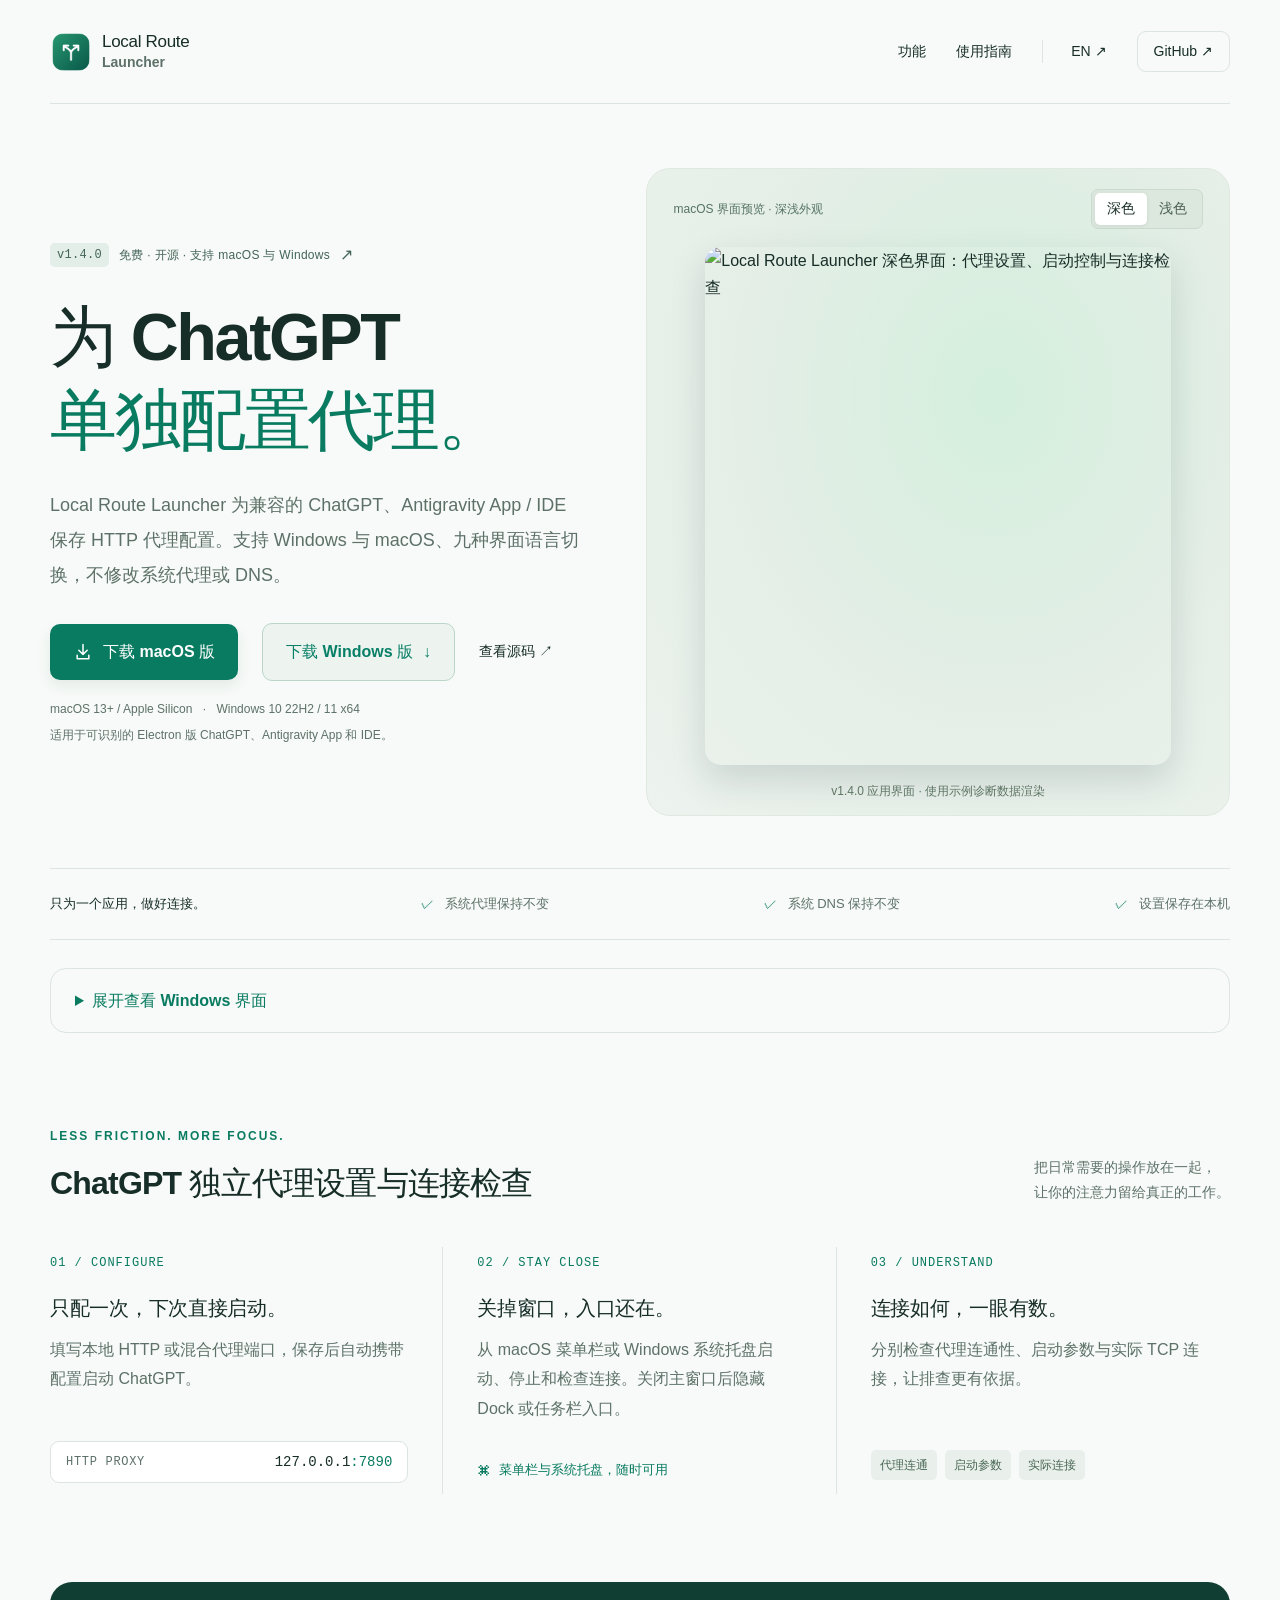
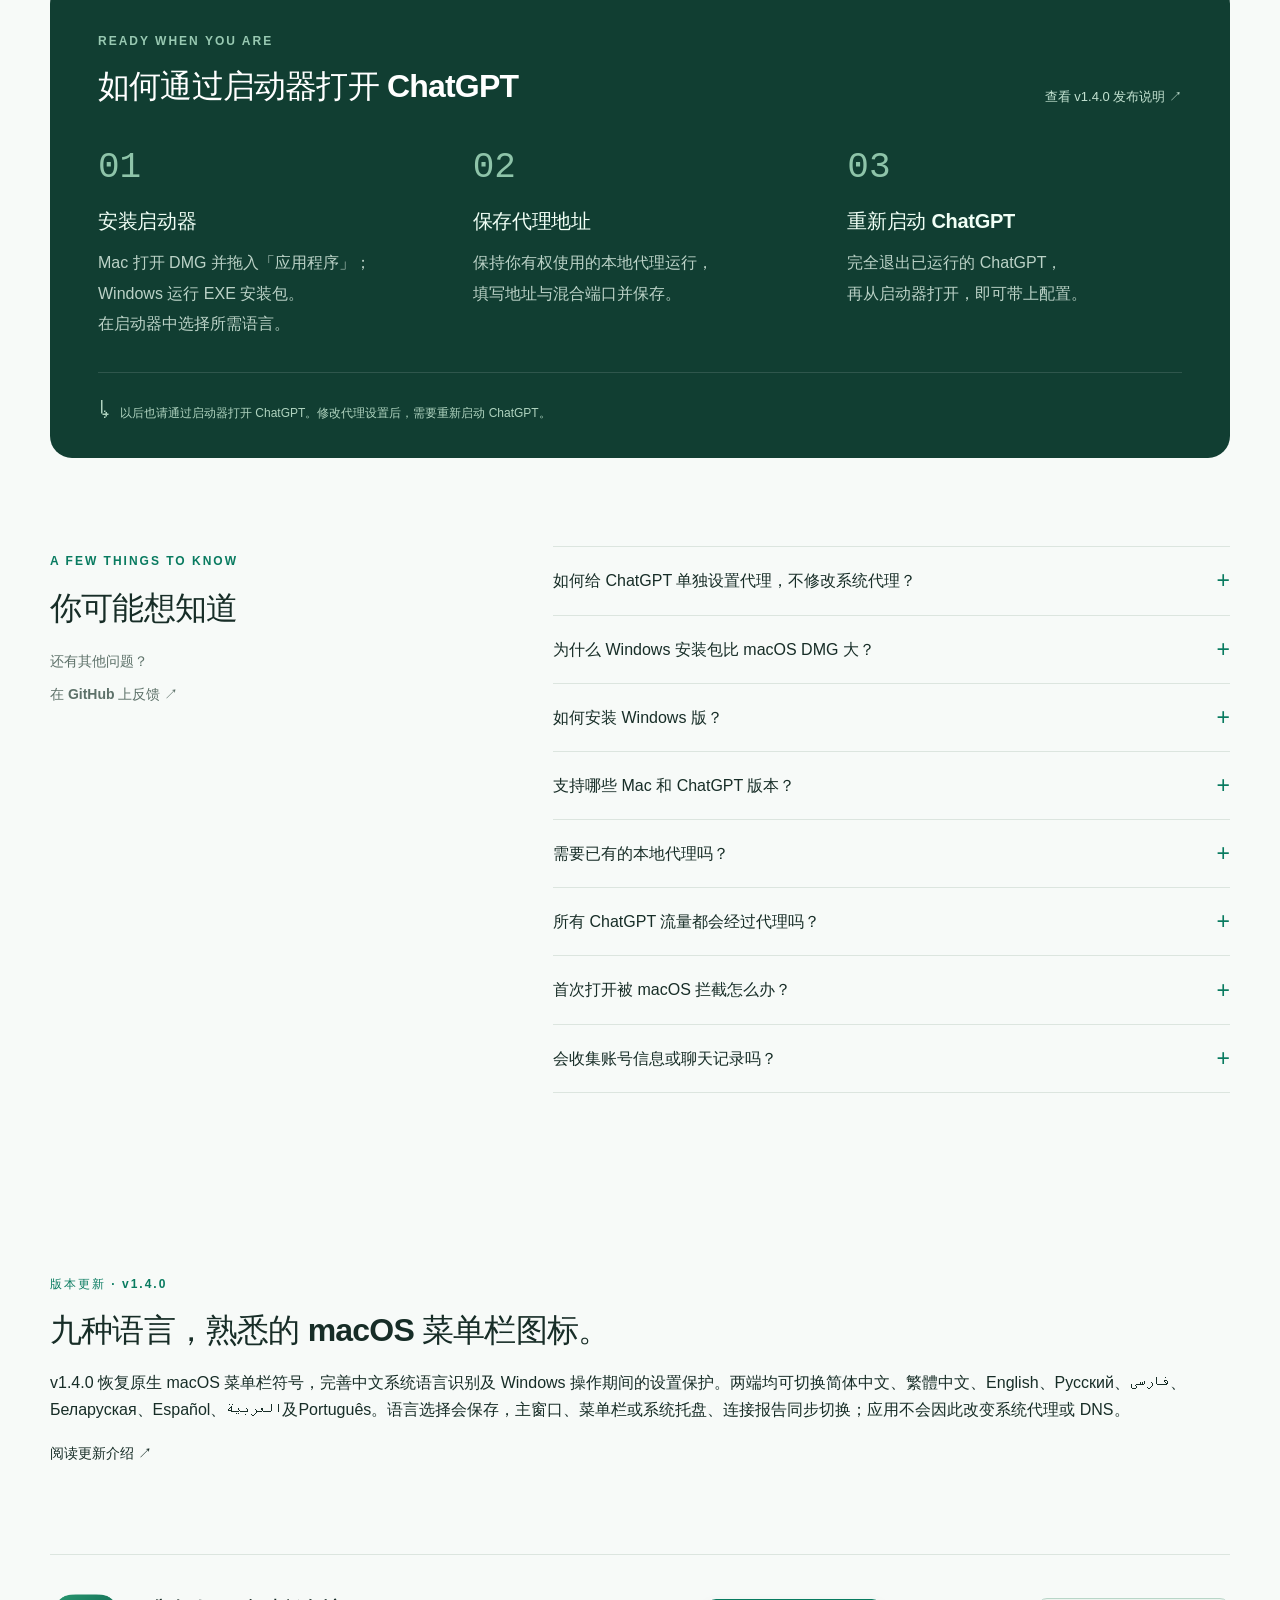
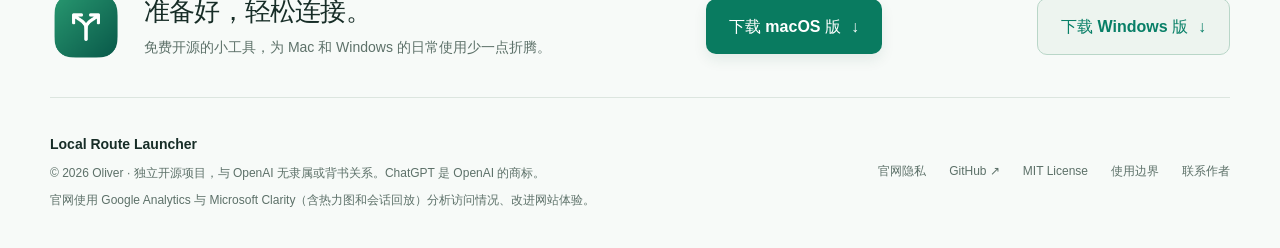
==== commit c0bc1b19: "feat: implement compact 1.4 UI and stable release checks" ====
--- a/site/index.html
+++ b/site/index.html
@@ -26,22 +26,22 @@
   <meta name="theme-color" content="#f7faf8">
   <title>ChatGPT 独立代理设置 · Windows / macOS | Local Route Launcher</title>
   <meta name="description" content="Local Route Launcher 为兼容的 ChatGPT、Antigravity App / IDE保存独立 HTTP 代理配置，不修改系统代理或 DNS。免费下载 Windows 安装包与 macOS DMG，支持九种界面语言、系统托盘和菜单栏操作、连接检查。">
-  <link rel="canonical" href="https://oliver804.github.io/ChatGPT-Proxy-Launcher/">
-  <link rel="alternate" hreflang="zh-CN" href="https://oliver804.github.io/ChatGPT-Proxy-Launcher/">
-  <link rel="alternate" hreflang="en" href="https://oliver804.github.io/ChatGPT-Proxy-Launcher/en/">
+  <link rel="canonical" href="https://oliver804.github.io/Local-Route-Launcher/">
+  <link rel="alternate" hreflang="zh-CN" href="https://oliver804.github.io/Local-Route-Launcher/">
+  <link rel="alternate" hreflang="en" href="https://oliver804.github.io/Local-Route-Launcher/en/">
   <link rel="icon" type="image/png" href="assets/icon.png">
   <link rel="stylesheet" href="style.css">
   <script src="app.js" defer></script>
-  <link rel="alternate" hreflang="x-default" href="https://oliver804.github.io/ChatGPT-Proxy-Launcher/">
+  <link rel="alternate" hreflang="x-default" href="https://oliver804.github.io/Local-Route-Launcher/">
   <link rel="sitemap" type="application/xml" href="sitemap.xml">
   <meta property="og:type" content="website">
   <meta property="og:site_name" content="Local Route Launcher">
   <meta property="og:title" content="ChatGPT 独立代理设置 · Windows / macOS | Local Route Launcher">
   <meta property="og:description" content="Local Route Launcher 为兼容的 ChatGPT、Antigravity App / IDE保存独立 HTTP 代理配置，不修改系统代理或 DNS。免费下载 Windows 安装包与 macOS DMG，支持九种界面语言、系统托盘和菜单栏操作、连接检查。">
-  <meta property="og:url" content="https://oliver804.github.io/ChatGPT-Proxy-Launcher/">
+  <meta property="og:url" content="https://oliver804.github.io/Local-Route-Launcher/">
   <meta property="og:locale" content="zh_CN">
   <meta property="og:locale:alternate" content="en_US">
-  <meta property="og:image" content="https://oliver804.github.io/ChatGPT-Proxy-Launcher/assets/preview-dark.png">
+  <meta property="og:image" content="https://oliver804.github.io/Local-Route-Launcher/assets/preview-dark.png">
   <meta property="og:image:alt" content="Local Route Launcher 中文界面">
   <meta name="robots" content="index, follow, max-image-preview:large">
   <meta name="twitter:card" content="summary_large_image">
@@ -49,9 +49,9 @@
 {
   "@context": "https://schema.org",
   "@type": "SoftwareApplication",
-  "@id": "https://oliver804.github.io/ChatGPT-Proxy-Launcher/#app",
+  "@id": "https://oliver804.github.io/Local-Route-Launcher/#app",
   "name": "Local Route Launcher",
-  "url": "https://oliver804.github.io/ChatGPT-Proxy-Launcher/",
+  "url": "https://oliver804.github.io/Local-Route-Launcher/",
   "description": "Local Route Launcher 为兼容的 ChatGPT、Antigravity App / IDE保存独立 HTTP 代理配置，不修改系统代理或 DNS。免费下载 Windows 安装包与 macOS DMG，支持九种界面语言、系统托盘和菜单栏操作、连接检查。",
   "applicationCategory": "UtilitiesApplication",
   "operatingSystem": [
@@ -63,25 +63,25 @@
     "zh-CN", "en", "zh-TW", "ru", "fa", "be", "es", "ar", "pt"
   ],
   "isAccessibleForFree": true,
-  "license": "https://github.com/oliver804/ChatGPT-Proxy-Launcher/blob/main/LICENSE",
+  "license": "https://github.com/oliver804/Local-Route-Launcher/blob/main/LICENSE",
   "author": {
     "@type": "Person",
     "name": "Oliver"
   },
   "downloadUrl": [
-    "https://github.com/oliver804/ChatGPT-Proxy-Launcher/releases/download/v1.4.0/Local-Route-Launcher-1.4.0-arm64.dmg",
-    "https://github.com/oliver804/ChatGPT-Proxy-Launcher/releases/download/v1.4.0/Local-Route-Launcher-1.4.0-windows-x64-setup.exe"
+    "https://github.com/oliver804/Local-Route-Launcher/releases/download/v1.4.0/Local-Route-Launcher-1.4.0-arm64.dmg",
+    "https://github.com/oliver804/Local-Route-Launcher/releases/download/v1.4.0/Local-Route-Launcher-1.4.0-windows-x64-setup.exe"
   ],
-  "image": "https://oliver804.github.io/ChatGPT-Proxy-Launcher/assets/icon.png",
+  "image": "https://oliver804.github.io/Local-Route-Launcher/assets/icon.png",
   "screenshot": [
-    "https://oliver804.github.io/ChatGPT-Proxy-Launcher/assets/preview-dark.png",
-    "https://oliver804.github.io/ChatGPT-Proxy-Launcher/assets/windows-dark.png"
+    "https://oliver804.github.io/Local-Route-Launcher/assets/preview-dark.png",
+    "https://oliver804.github.io/Local-Route-Launcher/assets/windows-dark.png"
   ],
   "offers": {
     "@type": "Offer",
     "price": 0,
     "priceCurrency": "USD",
-    "url": "https://oliver804.github.io/ChatGPT-Proxy-Launcher/"
+    "url": "https://oliver804.github.io/Local-Route-Launcher/"
   },
   "featureList": [
     "应用独立 HTTP 代理配置",
@@ -91,7 +91,7 @@
     "代理连通性、启动参数与 TCP 连接检查"
   ],
   "softwareRequirements": "需要已安装的兼容 Electron 版 ChatGPT、Antigravity App 或 IDE，以及有权使用的 HTTP 或混合代理端口。Windows 安装包内置 .NET 运行环境。",
-  "releaseNotes": "https://github.com/oliver804/ChatGPT-Proxy-Launcher/releases/tag/v1.4.0"
+  "releaseNotes": "https://github.com/oliver804/Local-Route-Launcher/releases/tag/v1.4.0"
 }
   </script>
 </head>
@@ -99,15 +99,15 @@
   <a class="skip-link" href="#main">跳转到主要内容</a>
   <header class="header wrap">
     <a class="brand" href="./" aria-label="Local Route Launcher 首页"><img src="assets/icon.png" width="42" height="42" alt=""><span>Local Route <b>Launcher</b></span></a>
-    <nav aria-label="主导航"><a href="#features">功能</a><a href="#start">使用指南</a><a href="en/" lang="en" class="language">EN <span aria-hidden="true">↗</span></a><a class="nav-github" href="https://github.com/oliver804/ChatGPT-Proxy-Launcher">GitHub <span aria-hidden="true">↗</span></a></nav>
+    <nav aria-label="主导航"><a href="#features">功能</a><a href="#start">使用指南</a><a href="en/" lang="en" class="language">EN <span aria-hidden="true">↗</span></a><a class="nav-github" href="https://github.com/oliver804/Local-Route-Launcher">GitHub <span aria-hidden="true">↗</span></a></nav>
   </header>
   <main id="main">
     <section class="hero wrap" aria-labelledby="hero-title">
       <div class="hero-copy">
-        <a class="release-tag" href="https://github.com/oliver804/ChatGPT-Proxy-Launcher/releases/tag/v1.4.0"><span>v1.4.0</span> 免费 · 开源 · 支持 macOS 与 Windows <span aria-hidden="true">↗</span></a>
+        <a class="release-tag" href="https://github.com/oliver804/Local-Route-Launcher/releases/tag/v1.4.0"><span>v1.4.0</span> 免费 · 开源 · 支持 macOS 与 Windows <span aria-hidden="true">↗</span></a>
         <h1 id="hero-title">为 ChatGPT<br><em>单独配置代理。</em></h1>
         <p class="hero-description">Local Route Launcher 为兼容的 ChatGPT、Antigravity App / IDE保存 HTTP 代理配置。支持 Windows 与 macOS、九种界面语言切换，不修改系统代理或 DNS。</p>
-        <div class="hero-actions"><a class="button primary" href="https://github.com/oliver804/ChatGPT-Proxy-Launcher/releases/download/v1.4.0/Local-Route-Launcher-1.4.0-arm64.dmg"><svg viewBox="0 0 24 24" aria-hidden="true"><path d="M12 3v12m-5-5 5 5 5-5M5 16v4h14v-4"/></svg>下载 macOS 版</a><a class="button secondary" href="https://github.com/oliver804/ChatGPT-Proxy-Launcher/releases/download/v1.4.0/Local-Route-Launcher-1.4.0-windows-x64-setup.exe">下载 Windows 版 <span aria-hidden="true">↓</span></a><a class="text-link" href="https://github.com/oliver804/ChatGPT-Proxy-Launcher">查看源码 <span aria-hidden="true">↗</span></a></div>
+        <div class="hero-actions"><a class="button primary" href="https://github.com/oliver804/Local-Route-Launcher/releases/download/v1.4.0/Local-Route-Launcher-1.4.0-arm64.dmg"><svg viewBox="0 0 24 24" aria-hidden="true"><path d="M12 3v12m-5-5 5 5 5-5M5 16v4h14v-4"/></svg>下载 macOS 版</a><a class="button secondary" href="https://github.com/oliver804/Local-Route-Launcher/releases/download/v1.4.0/Local-Route-Launcher-1.4.0-windows-x64-setup.exe">下载 Windows 版 <span aria-hidden="true">↓</span></a><a class="text-link" href="https://github.com/oliver804/Local-Route-Launcher">查看源码 <span aria-hidden="true">↗</span></a></div>
         <p class="requirements">macOS 13+ / Apple Silicon <span>·</span> Windows 10 22H2 / 11 x64</p>
         <p class="compatibility">适用于可识别的 Electron 版 ChatGPT、Antigravity App 和 IDE。</p>
       </div>
@@ -136,12 +136,12 @@
       </div>
     </section>
     <section class="setup wrap" id="start" aria-labelledby="start-title">
-      <div class="section-heading"><div><span class="eyebrow">READY WHEN YOU ARE</span><h2 id="start-title">如何通过启动器打开 ChatGPT</h2></div><a href="https://github.com/oliver804/ChatGPT-Proxy-Launcher/releases/tag/v1.4.0" class="setup-link">查看 v1.4.0 发布说明 <span aria-hidden="true">↗</span></a></div>
+      <div class="section-heading"><div><span class="eyebrow">READY WHEN YOU ARE</span><h2 id="start-title">如何通过启动器打开 ChatGPT</h2></div><a href="https://github.com/oliver804/Local-Route-Launcher/releases/tag/v1.4.0" class="setup-link">查看 v1.4.0 发布说明 <span aria-hidden="true">↗</span></a></div>
       <ol class="steps"><li><span class="step-number">01</span><h3>安装启动器</h3><p>Mac 打开 DMG 并拖入「应用程序」；Windows 运行 EXE 安装包。<br>在启动器中选择所需语言。</p></li><li><span class="step-number">02</span><h3>保存代理地址</h3><p>保持你有权使用的本地代理运行，<br>填写地址与混合端口并保存。</p></li><li><span class="step-number">03</span><h3>重新启动 ChatGPT</h3><p>完全退出已运行的 ChatGPT，<br>再从启动器打开，即可带上配置。</p></li></ol>
       <div class="setup-note"><span aria-hidden="true">↳</span><p>以后也请通过启动器打开 ChatGPT。修改代理设置后，需要重新启动 ChatGPT。</p></div>
     </section>
     <section class="faq section wrap" aria-labelledby="faq-title">
-      <div class="faq-heading"><span class="eyebrow">A FEW THINGS TO KNOW</span><h2 id="faq-title">你可能想知道</h2><p>还有其他问题？<br><a class="text-link" href="https://github.com/oliver804/ChatGPT-Proxy-Launcher/issues">在 GitHub 上反馈 <span aria-hidden="true">↗</span></a></p></div>
+      <div class="faq-heading"><span class="eyebrow">A FEW THINGS TO KNOW</span><h2 id="faq-title">你可能想知道</h2><p>还有其他问题？<br><a class="text-link" href="https://github.com/oliver804/Local-Route-Launcher/issues">在 GitHub 上反馈 <span aria-hidden="true">↗</span></a></p></div>
       <div class="faq-list"><details><summary>如何给 ChatGPT 单独设置代理，不修改系统代理？</summary><p>在 Local Route Launcher 中保存已有 HTTP 代理的地址和端口，完全退出 ChatGPT，再通过启动器打开。配置仅传给启动的兼容应用，不修改系统代理或 DNS。修改地址后需要重启 ChatGPT；启动器不提供网络接入服务。</p></details>
         <details><summary>为什么 Windows 安装包比 macOS DMG 大？</summary><p>Windows 安装包自带 .NET 桌面运行环境，安装后无需另行下载运行库。macOS 版使用系统提供的 SwiftUI 和 AppKit 框架，因此安装包更小。</p></details>
         <details><summary>如何安装 Windows 版？</summary><p>下载 x64 EXE 安装包，按提示为当前用户安装，无需另装 .NET。支持九种语言切换，关闭窗口后可从系统托盘访问。未自动找到应用时，请选择兼容的 ChatGPT.exe；受限制的商店安装包可能无法直接启动。适用于 Windows 10 22H2 / Windows 11 x64，暂不支持 ARM64。安装包未签名，可能显示 SmartScreen 提示，请核对 Release 来源和 SHA-256，并保持系统安全功能开启。</p></details>
@@ -149,12 +149,12 @@
         <details><summary>需要已有的本地代理吗？</summary><p>需要。启动器使用现有代理提供的 HTTP 或混合端口，不包含代理服务。请保持你有权使用的本地代理运行；路由效果取决于目标应用对参数的支持情况。当前不支持需要账号密码认证的代理。</p></details>
         <details><summary>所有 ChatGPT 流量都会经过代理吗？</summary><p>不保证。它使用应用支持的代理机制，主要覆盖 Chromium 的 HTTP、HTTPS 和 WebSocket 请求。语音、WebRTC、UDP 及部分子进程可能不使用这些设置。连接检查只是即时快照，也不能证明全部流量都经过代理。</p></details>
         <details><summary>首次打开被 macOS 拦截怎么办？</summary><p>安装包使用本地签名，尚未经过 Apple Developer ID 签名或公证。确认来自本项目的 GitHub 发布页面后，可在「系统设置 → 隐私与安全性」中允许打开，无需关闭 SIP 或系统安全检查。</p></details>
-        <details><summary>会收集账号信息或聊天记录吗？</summary><p>启动器不读取或保存 ChatGPT 密码、Cookie、令牌或聊天记录，也没有遥测或自动上传。配置保存在本机。连接检查会通过指定代理向 chatgpt.com 发起不附带账号凭据的 HEAD 请求。<a href="https://github.com/oliver804/ChatGPT-Proxy-Launcher/blob/main/docs/PRIVACY.md">阅读隐私说明 ↗</a></p></details>
+        <details><summary>会收集账号信息或聊天记录吗？</summary><p>启动器不读取或保存 ChatGPT 密码、Cookie、令牌或聊天记录，也没有遥测或自动上传。配置保存在本机。连接检查会通过指定代理向 chatgpt.com 发起不附带账号凭据的 HEAD 请求。<a href="https://github.com/oliver804/Local-Route-Launcher/blob/main/docs/PRIVACY.md">阅读隐私说明 ↗</a></p></details>
       </div>
     </section>
-<section class="section wrap" aria-labelledby="news-title"><span class="eyebrow">版本更新 · v1.4.0</span><h2 id="news-title">九种语言，熟悉的 macOS 菜单栏图标。</h2><p>v1.4.0 恢复原生 macOS 菜单栏符号，完善中文系统语言识别及 Windows 操作期间的设置保护。两端均可切换简体中文、繁體中文、English、Русский、فارسی、Беларуская、Español、العربية及Português。语言选择会保存，主窗口、菜单栏或系统托盘、连接报告同步切换；应用不会因此改变系统代理或 DNS。</p><a class="text-link" href="https://github.com/oliver804/ChatGPT-Proxy-Launcher/blob/main/docs/ANNOUNCEMENT.md">阅读更新介绍 ↗</a></section>
-    <section class="closing wrap" aria-labelledby="download-title"><img src="assets/icon.png" alt="" width="72" height="72" loading="lazy"><div><h2 id="download-title">准备好，轻松连接。</h2><p>免费开源的小工具，为 Mac 和 Windows 的日常使用少一点折腾。</p></div><a class="button primary" href="https://github.com/oliver804/ChatGPT-Proxy-Launcher/releases/download/v1.4.0/Local-Route-Launcher-1.4.0-arm64.dmg">下载 macOS 版 <span aria-hidden="true">↓</span></a><a class="button secondary" href="https://github.com/oliver804/ChatGPT-Proxy-Launcher/releases/download/v1.4.0/Local-Route-Launcher-1.4.0-windows-x64-setup.exe">下载 Windows 版 <span aria-hidden="true">↓</span></a></section>
+<section class="section wrap" aria-labelledby="news-title"><span class="eyebrow">版本更新 · v1.4.0</span><h2 id="news-title">九种语言，熟悉的 macOS 菜单栏图标。</h2><p>v1.4.0 恢复原生 macOS 菜单栏符号，完善中文系统语言识别及 Windows 操作期间的设置保护。两端均可切换简体中文、繁體中文、English、Русский、فارسی、Беларуская、Español、العربية及Português。语言选择会保存，主窗口、菜单栏或系统托盘、连接报告同步切换；应用不会因此改变系统代理或 DNS。</p><a class="text-link" href="https://github.com/oliver804/Local-Route-Launcher/blob/main/docs/ANNOUNCEMENT.md">阅读更新介绍 ↗</a></section>
+    <section class="closing wrap" aria-labelledby="download-title"><img src="assets/icon.png" alt="" width="72" height="72" loading="lazy"><div><h2 id="download-title">准备好，轻松连接。</h2><p>免费开源的小工具，为 Mac 和 Windows 的日常使用少一点折腾。</p></div><a class="button primary" href="https://github.com/oliver804/Local-Route-Launcher/releases/download/v1.4.0/Local-Route-Launcher-1.4.0-arm64.dmg">下载 macOS 版 <span aria-hidden="true">↓</span></a><a class="button secondary" href="https://github.com/oliver804/Local-Route-Launcher/releases/download/v1.4.0/Local-Route-Launcher-1.4.0-windows-x64-setup.exe">下载 Windows 版 <span aria-hidden="true">↓</span></a></section>
   </main>
-  <footer class="footer wrap"><div><a class="footer-brand" href="./">Local Route Launcher</a><p>© 2026 Oliver · 独立开源项目，与 OpenAI 无隶属或背书关系。ChatGPT 是 OpenAI 的商标。</p><p>官网使用 Google Analytics 与 Microsoft Clarity（含热力图和会话回放）分析访问情况、改进网站体验。</p></div><div class="footer-links"><a href="https://github.com/oliver804/ChatGPT-Proxy-Launcher/blob/main/docs/PRIVACY.md">官网隐私</a><a href="https://github.com/oliver804/ChatGPT-Proxy-Launcher">GitHub ↗</a><a href="https://github.com/oliver804/ChatGPT-Proxy-Launcher/blob/main/LICENSE">MIT License</a><a href="https://github.com/oliver804/ChatGPT-Proxy-Launcher/blob/main/docs/USAGE.md">使用边界</a><a href="mailto:oliver804x@gmail.com">联系作者</a></div></footer>
+  <footer class="footer wrap"><div><a class="footer-brand" href="./">Local Route Launcher</a><p>© 2026 Oliver · 独立开源项目，与 OpenAI 无隶属或背书关系。ChatGPT 是 OpenAI 的商标。</p><p>官网使用 Google Analytics 与 Microsoft Clarity（含热力图和会话回放）分析访问情况、改进网站体验。</p></div><div class="footer-links"><a href="https://github.com/oliver804/Local-Route-Launcher/blob/main/docs/PRIVACY.md">官网隐私</a><a href="https://github.com/oliver804/Local-Route-Launcher">GitHub ↗</a><a href="https://github.com/oliver804/Local-Route-Launcher/blob/main/LICENSE">MIT License</a><a href="https://github.com/oliver804/Local-Route-Launcher/blob/main/docs/USAGE.md">使用边界</a><a href="mailto:oliver804x@gmail.com">联系作者</a></div></footer>
 </body>
 </html>
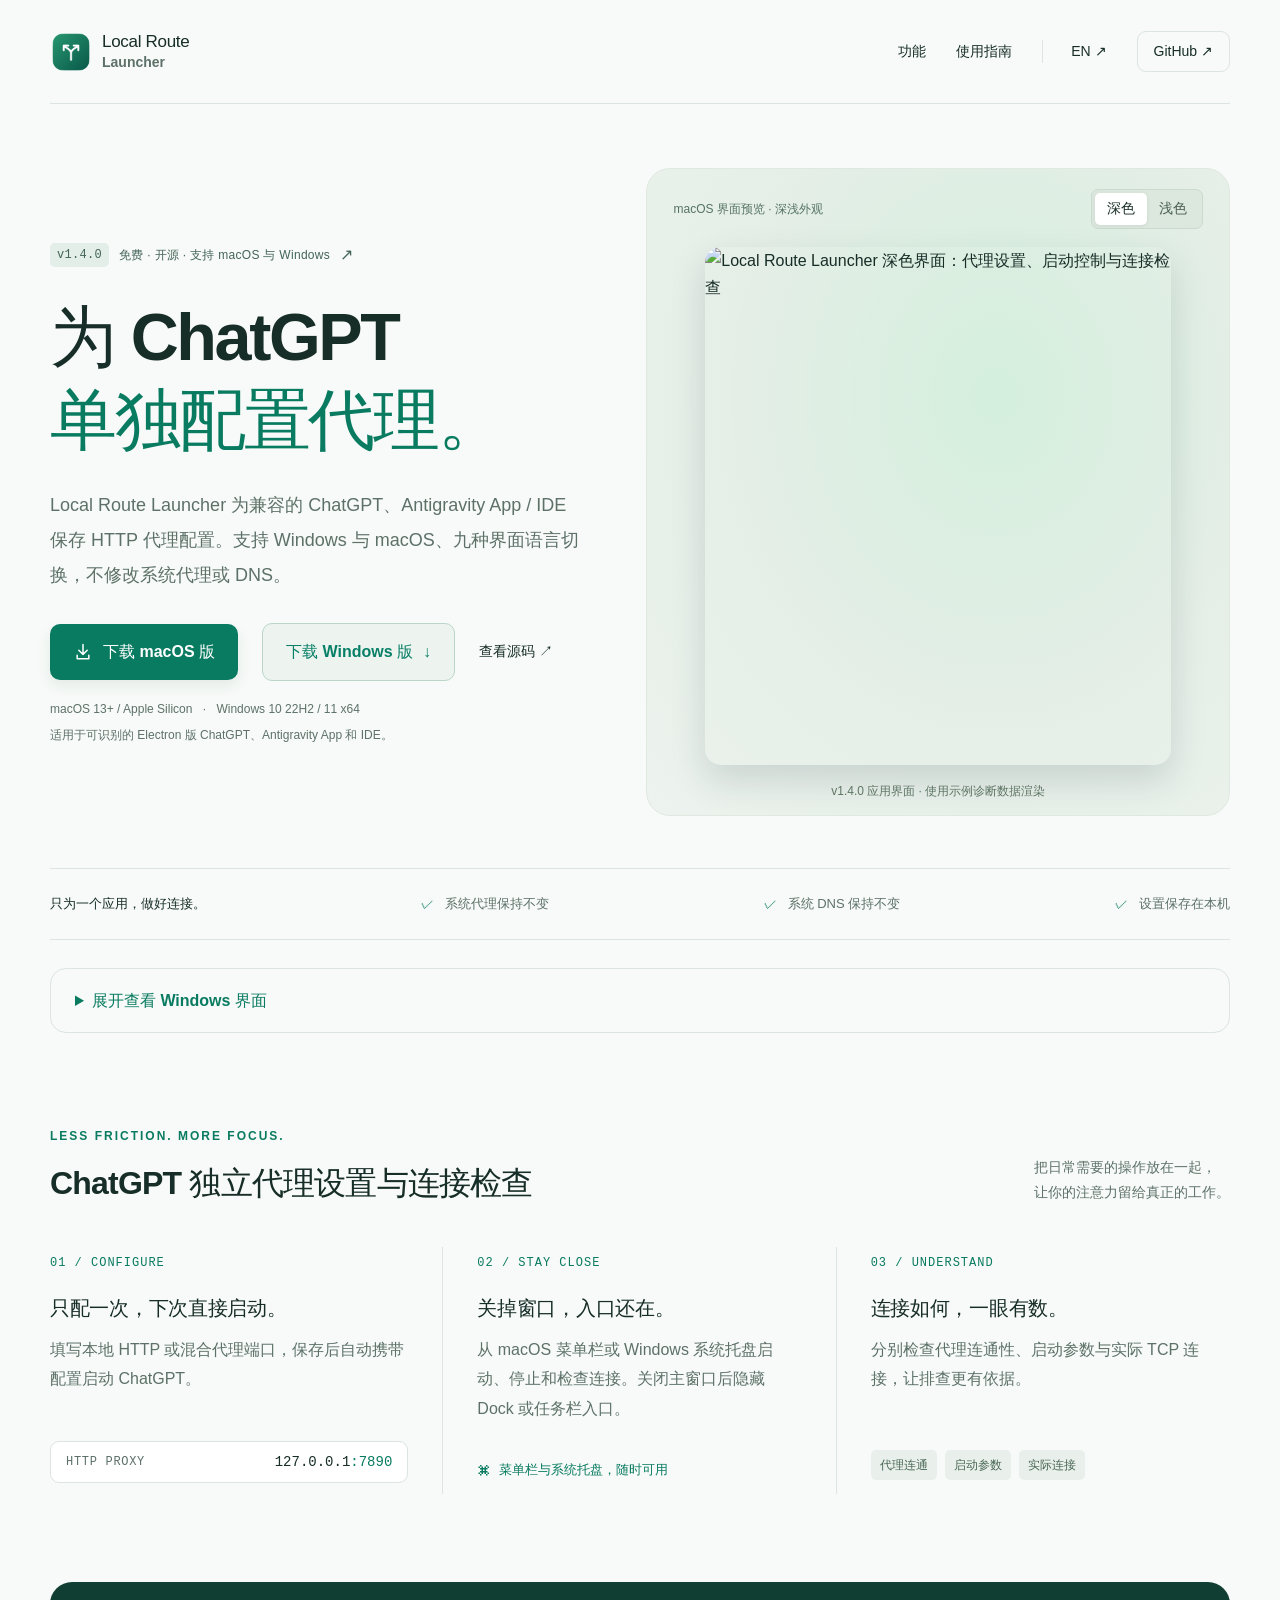
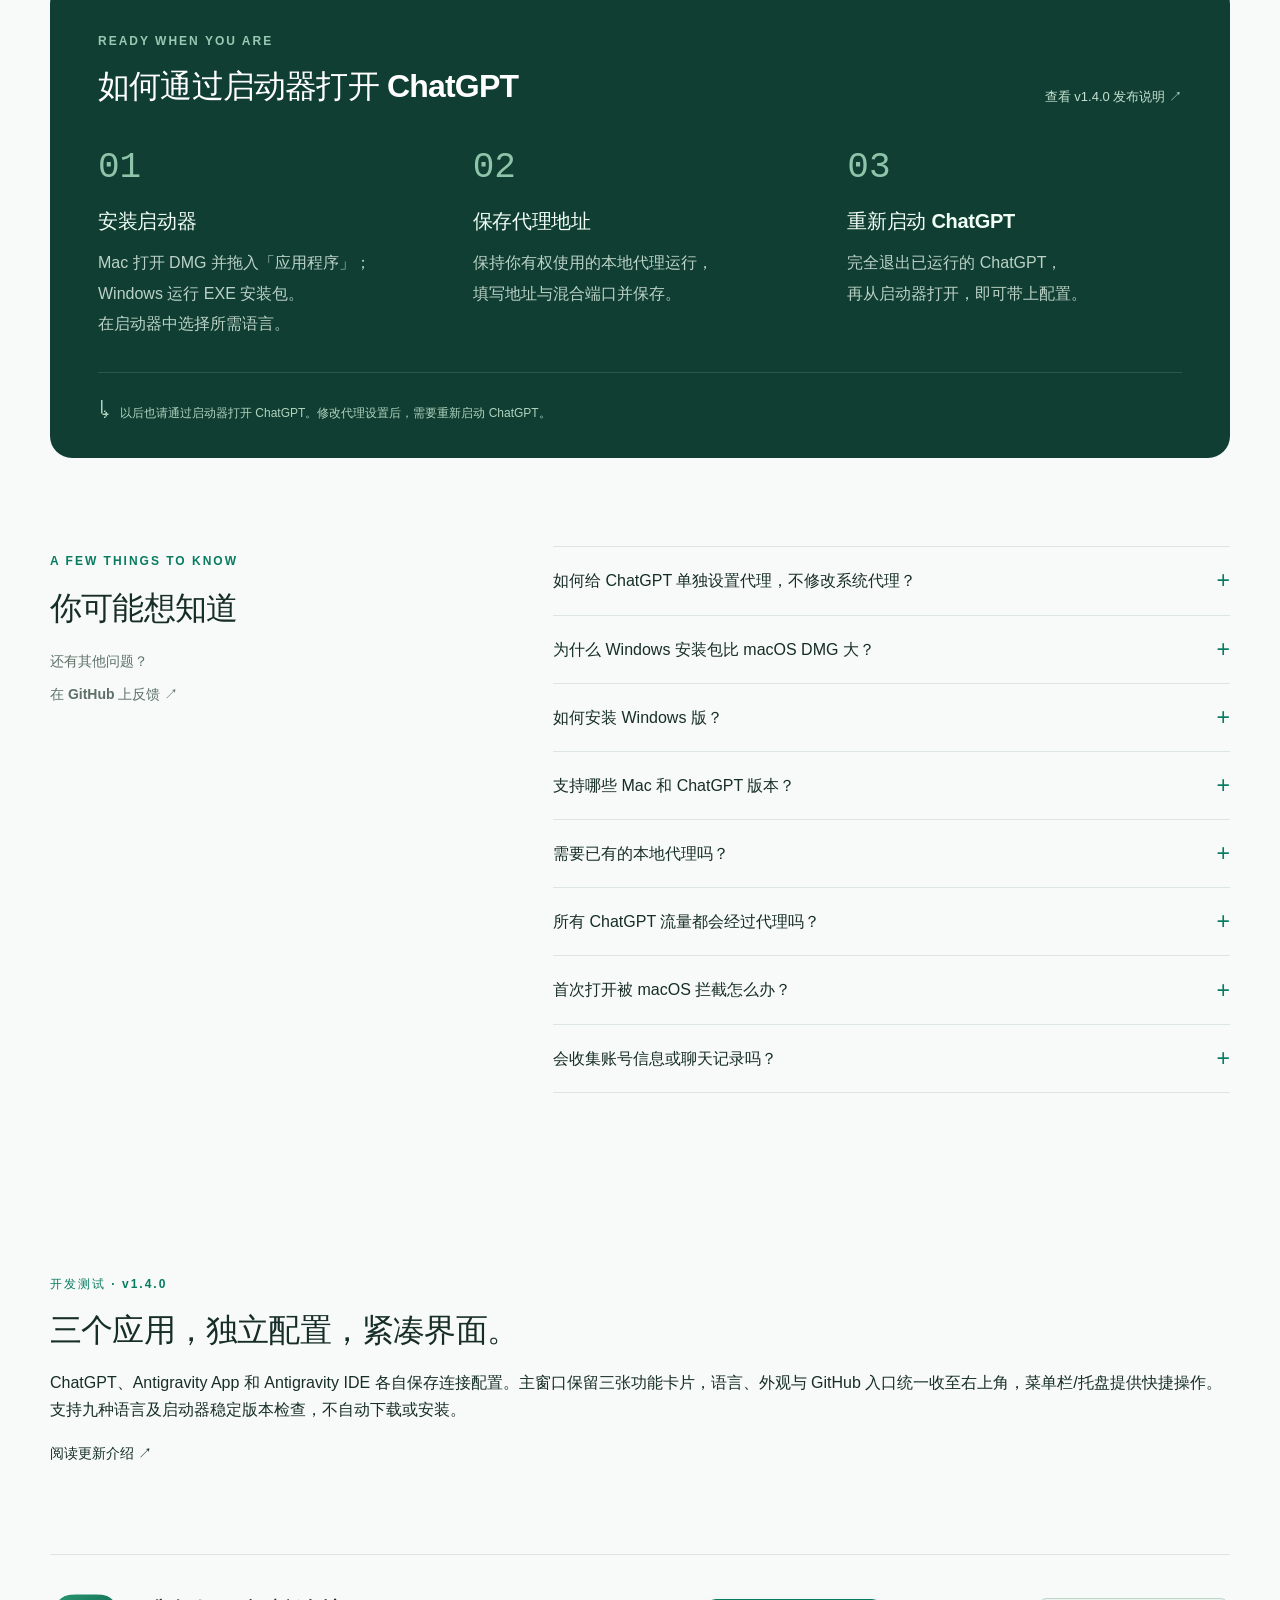
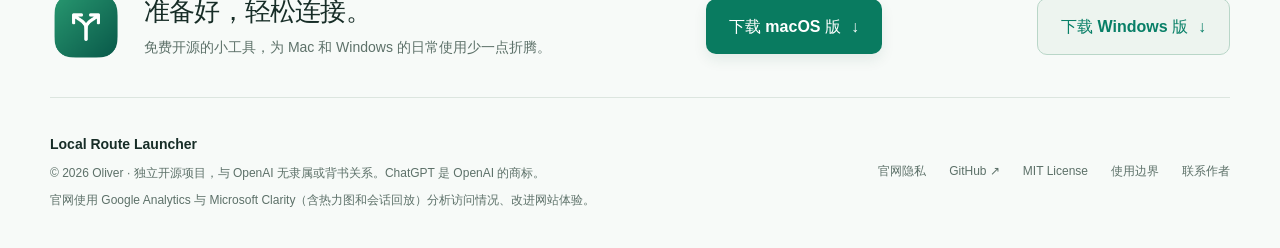
==== commit eb607869: "docs: preserve reviewed UI previews and update 1.4 guidance" ====
--- a/site/index.html
+++ b/site/index.html
@@ -152,7 +152,7 @@
         <details><summary>会收集账号信息或聊天记录吗？</summary><p>启动器不读取或保存 ChatGPT 密码、Cookie、令牌或聊天记录，也没有遥测或自动上传。配置保存在本机。连接检查会通过指定代理向 chatgpt.com 发起不附带账号凭据的 HEAD 请求。<a href="https://github.com/oliver804/Local-Route-Launcher/blob/main/docs/PRIVACY.md">阅读隐私说明 ↗</a></p></details>
       </div>
     </section>
-<section class="section wrap" aria-labelledby="news-title"><span class="eyebrow">版本更新 · v1.4.0</span><h2 id="news-title">九种语言，熟悉的 macOS 菜单栏图标。</h2><p>v1.4.0 恢复原生 macOS 菜单栏符号，完善中文系统语言识别及 Windows 操作期间的设置保护。两端均可切换简体中文、繁體中文、English、Русский、فارسی、Беларуская、Español、العربية及Português。语言选择会保存，主窗口、菜单栏或系统托盘、连接报告同步切换；应用不会因此改变系统代理或 DNS。</p><a class="text-link" href="https://github.com/oliver804/Local-Route-Launcher/blob/main/docs/ANNOUNCEMENT.md">阅读更新介绍 ↗</a></section>
+<section class="section wrap" aria-labelledby="news-title"><span class="eyebrow">开发测试 · v1.4.0</span><h2 id="news-title">三个应用，独立配置，紧凑界面。</h2><p>ChatGPT、Antigravity App 和 Antigravity IDE 各自保存连接配置。主窗口保留三张功能卡片，语言、外观与 GitHub 入口统一收至右上角，菜单栏/托盘提供快捷操作。支持九种语言及启动器稳定版本检查，不自动下载或安装。</p><a class="text-link" href="https://github.com/oliver804/Local-Route-Launcher/blob/main/docs/ANNOUNCEMENT.md">阅读更新介绍 ↗</a></section>
     <section class="closing wrap" aria-labelledby="download-title"><img src="assets/icon.png" alt="" width="72" height="72" loading="lazy"><div><h2 id="download-title">准备好，轻松连接。</h2><p>免费开源的小工具，为 Mac 和 Windows 的日常使用少一点折腾。</p></div><a class="button primary" href="https://github.com/oliver804/Local-Route-Launcher/releases/download/v1.4.0/Local-Route-Launcher-1.4.0-arm64.dmg">下载 macOS 版 <span aria-hidden="true">↓</span></a><a class="button secondary" href="https://github.com/oliver804/Local-Route-Launcher/releases/download/v1.4.0/Local-Route-Launcher-1.4.0-windows-x64-setup.exe">下载 Windows 版 <span aria-hidden="true">↓</span></a></section>
   </main>
   <footer class="footer wrap"><div><a class="footer-brand" href="./">Local Route Launcher</a><p>© 2026 Oliver · 独立开源项目，与 OpenAI 无隶属或背书关系。ChatGPT 是 OpenAI 的商标。</p><p>官网使用 Google Analytics 与 Microsoft Clarity（含热力图和会话回放）分析访问情况、改进网站体验。</p></div><div class="footer-links"><a href="https://github.com/oliver804/Local-Route-Launcher/blob/main/docs/PRIVACY.md">官网隐私</a><a href="https://github.com/oliver804/Local-Route-Launcher">GitHub ↗</a><a href="https://github.com/oliver804/Local-Route-Launcher/blob/main/LICENSE">MIT License</a><a href="https://github.com/oliver804/Local-Route-Launcher/blob/main/docs/USAGE.md">使用边界</a><a href="mailto:oliver804x@gmail.com">联系作者</a></div></footer>
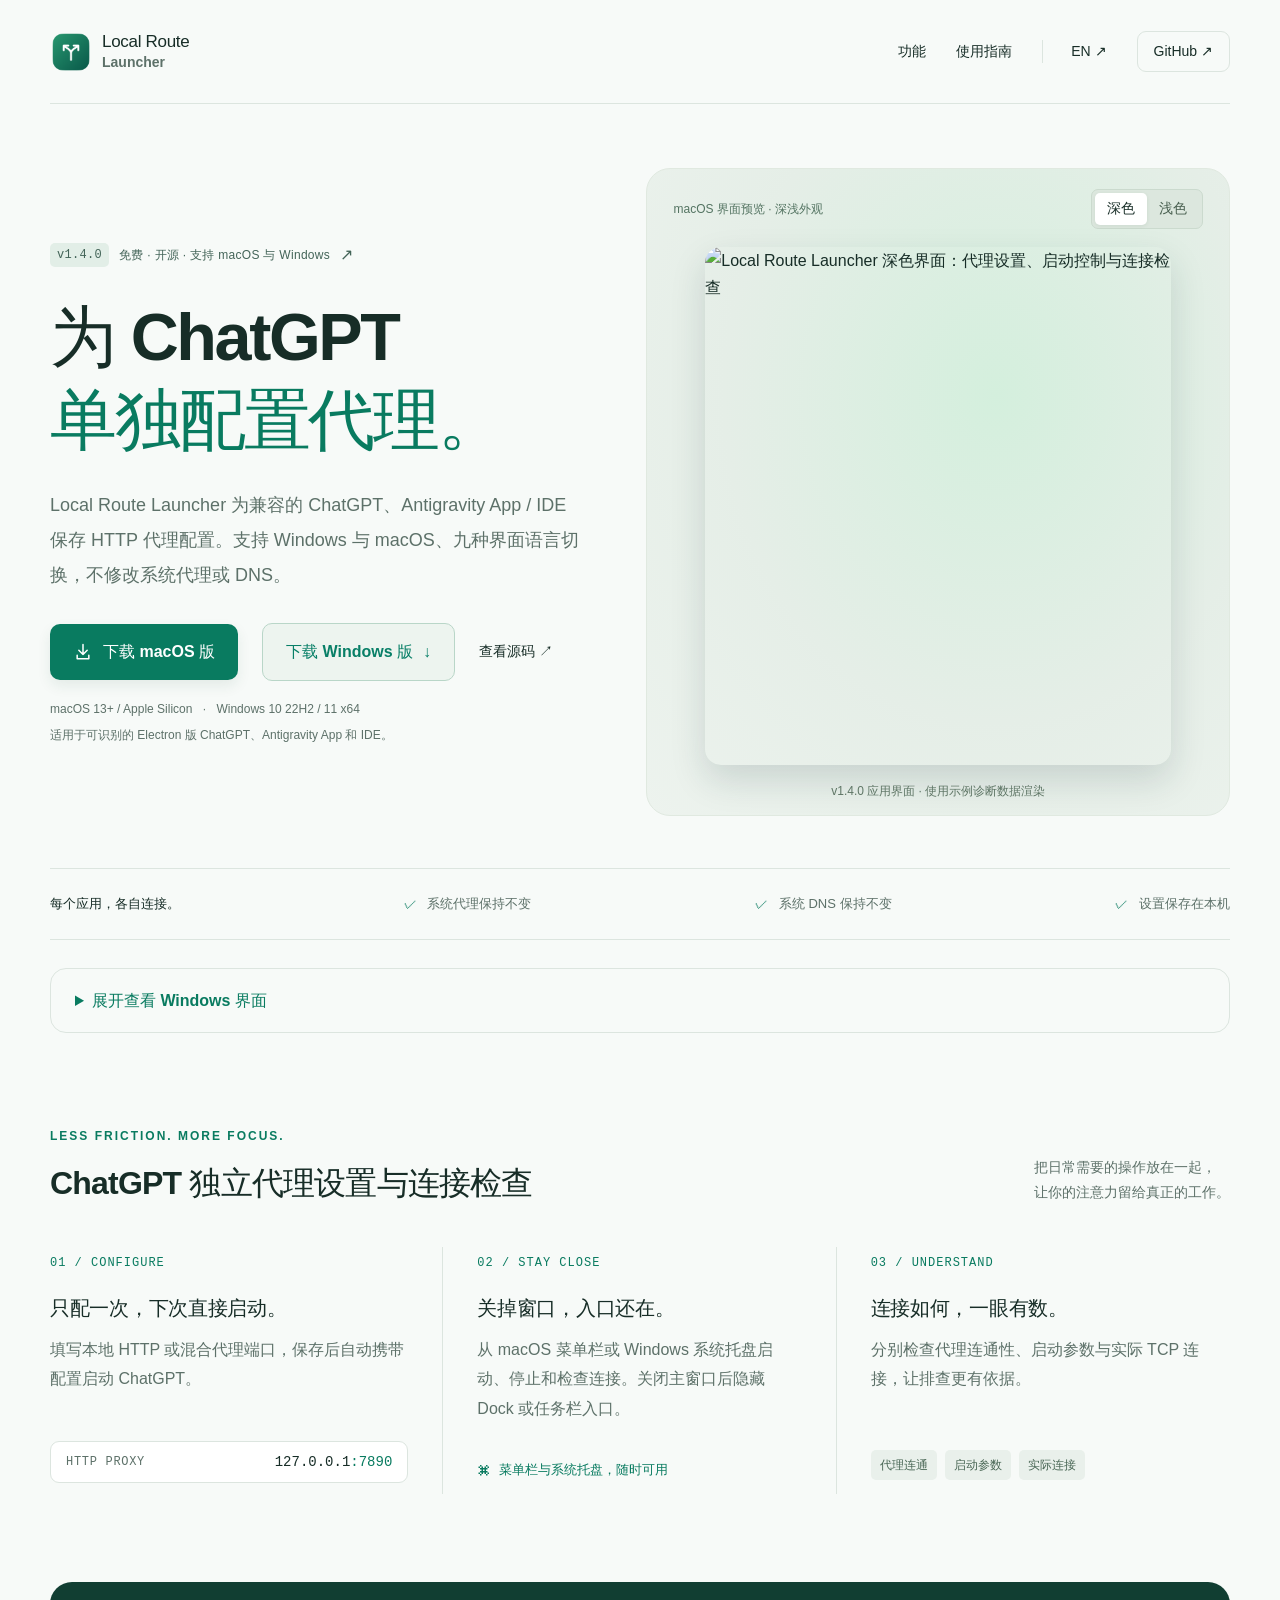
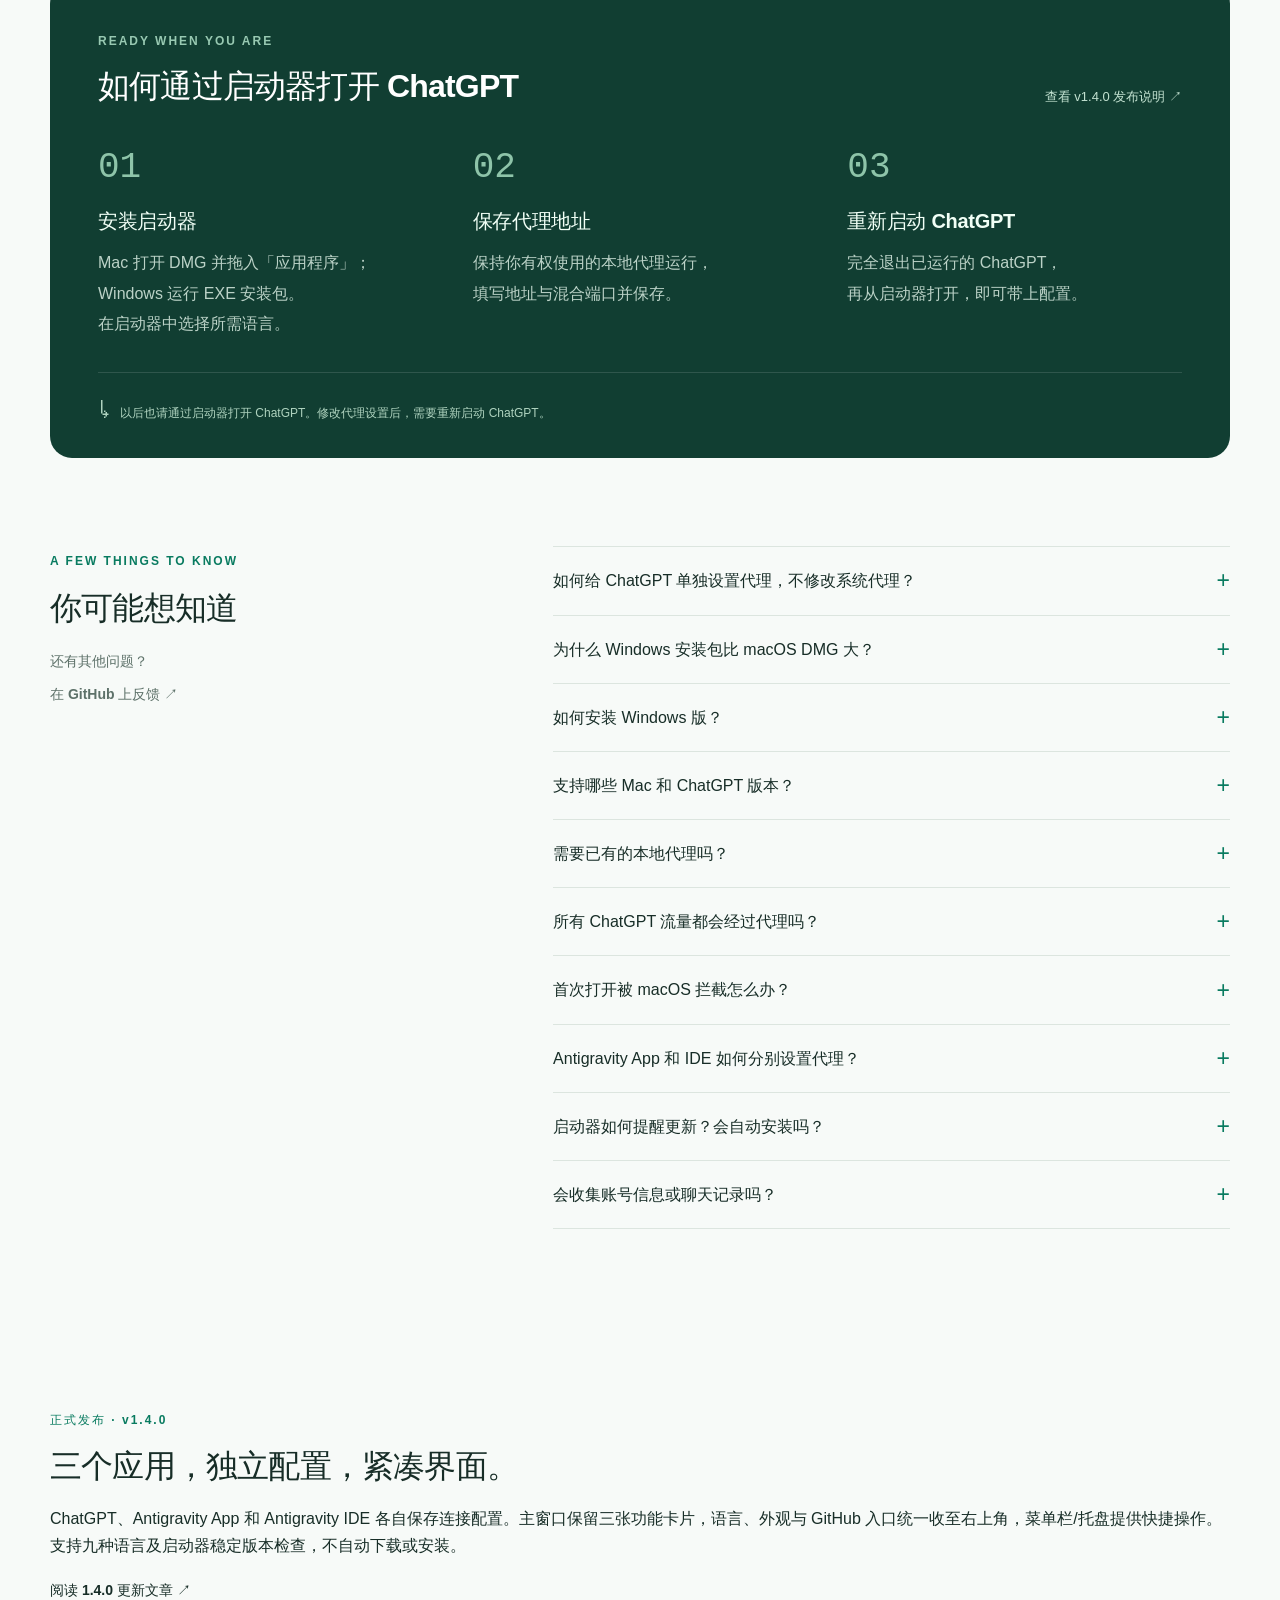
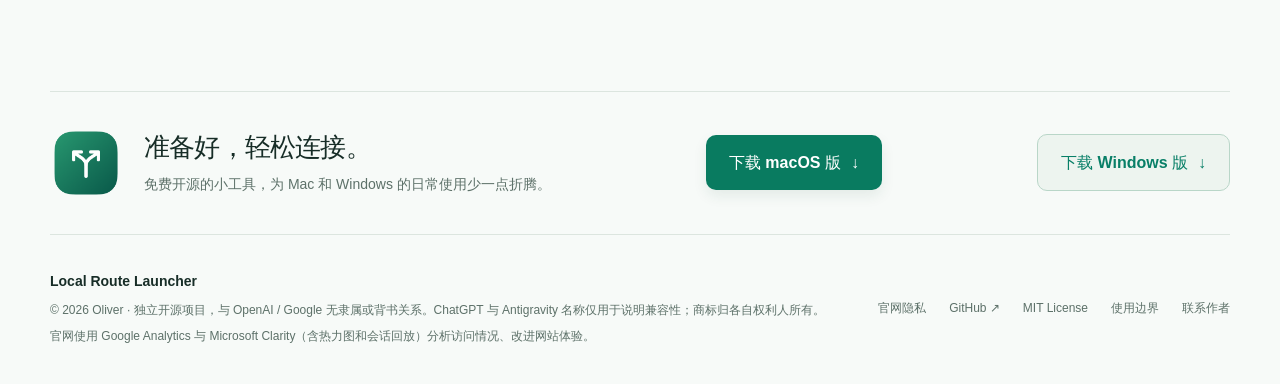
==== commit ae16255d: "docs: prepare 1.4.0 release and bilingual website articles" ====
--- a/site/index.html
+++ b/site/index.html
@@ -25,7 +25,7 @@
   <meta name="sogou_site_verification" content="Wid5BHwv2Q" />
   <meta name="theme-color" content="#f7faf8">
   <title>ChatGPT 独立代理设置 · Windows / macOS | Local Route Launcher</title>
-  <meta name="description" content="Local Route Launcher 为兼容的 ChatGPT、Antigravity App / IDE保存独立 HTTP 代理配置，不修改系统代理或 DNS。免费下载 Windows 安装包与 macOS DMG，支持九种界面语言、系统托盘和菜单栏操作、连接检查。">
+  <meta name="description" content="Local Route Launcher 为兼容的 ChatGPT、Antigravity App / IDE 保存独立 HTTP 代理配置，不修改系统代理或 DNS。免费下载 Windows 安装包与 macOS DMG，支持九种界面语言、系统托盘和菜单栏操作、连接检查。">
   <link rel="canonical" href="https://oliver804.github.io/Local-Route-Launcher/">
   <link rel="alternate" hreflang="zh-CN" href="https://oliver804.github.io/Local-Route-Launcher/">
   <link rel="alternate" hreflang="en" href="https://oliver804.github.io/Local-Route-Launcher/en/">
@@ -37,7 +37,7 @@
   <meta property="og:type" content="website">
   <meta property="og:site_name" content="Local Route Launcher">
   <meta property="og:title" content="ChatGPT 独立代理设置 · Windows / macOS | Local Route Launcher">
-  <meta property="og:description" content="Local Route Launcher 为兼容的 ChatGPT、Antigravity App / IDE保存独立 HTTP 代理配置，不修改系统代理或 DNS。免费下载 Windows 安装包与 macOS DMG，支持九种界面语言、系统托盘和菜单栏操作、连接检查。">
+  <meta property="og:description" content="Local Route Launcher 为兼容的 ChatGPT、Antigravity App / IDE 保存独立 HTTP 代理配置，不修改系统代理或 DNS。免费下载 Windows 安装包与 macOS DMG，支持九种界面语言、系统托盘和菜单栏操作、连接检查。">
   <meta property="og:url" content="https://oliver804.github.io/Local-Route-Launcher/">
   <meta property="og:locale" content="zh_CN">
   <meta property="og:locale:alternate" content="en_US">
@@ -52,7 +52,7 @@
   "@id": "https://oliver804.github.io/Local-Route-Launcher/#app",
   "name": "Local Route Launcher",
   "url": "https://oliver804.github.io/Local-Route-Launcher/",
-  "description": "Local Route Launcher 为兼容的 ChatGPT、Antigravity App / IDE保存独立 HTTP 代理配置，不修改系统代理或 DNS。免费下载 Windows 安装包与 macOS DMG，支持九种界面语言、系统托盘和菜单栏操作、连接检查。",
+  "description": "Local Route Launcher 为兼容的 ChatGPT、Antigravity App / IDE 保存独立 HTTP 代理配置，不修改系统代理或 DNS。免费下载 Windows 安装包与 macOS DMG，支持九种界面语言、系统托盘和菜单栏操作、连接检查。",
   "applicationCategory": "UtilitiesApplication",
   "operatingSystem": [
     "macOS 13 or later (Apple Silicon)",
@@ -106,7 +106,7 @@
       <div class="hero-copy">
         <a class="release-tag" href="https://github.com/oliver804/Local-Route-Launcher/releases/tag/v1.4.0"><span>v1.4.0</span> 免费 · 开源 · 支持 macOS 与 Windows <span aria-hidden="true">↗</span></a>
         <h1 id="hero-title">为 ChatGPT<br><em>单独配置代理。</em></h1>
-        <p class="hero-description">Local Route Launcher 为兼容的 ChatGPT、Antigravity App / IDE保存 HTTP 代理配置。支持 Windows 与 macOS、九种界面语言切换，不修改系统代理或 DNS。</p>
+        <p class="hero-description">Local Route Launcher 为兼容的 ChatGPT、Antigravity App / IDE 保存 HTTP 代理配置。支持 Windows 与 macOS、九种界面语言切换，不修改系统代理或 DNS。</p>
         <div class="hero-actions"><a class="button primary" href="https://github.com/oliver804/Local-Route-Launcher/releases/download/v1.4.0/Local-Route-Launcher-1.4.0-arm64.dmg"><svg viewBox="0 0 24 24" aria-hidden="true"><path d="M12 3v12m-5-5 5 5 5-5M5 16v4h14v-4"/></svg>下载 macOS 版</a><a class="button secondary" href="https://github.com/oliver804/Local-Route-Launcher/releases/download/v1.4.0/Local-Route-Launcher-1.4.0-windows-x64-setup.exe">下载 Windows 版 <span aria-hidden="true">↓</span></a><a class="text-link" href="https://github.com/oliver804/Local-Route-Launcher">查看源码 <span aria-hidden="true">↗</span></a></div>
         <p class="requirements">macOS 13+ / Apple Silicon <span>·</span> Windows 10 22H2 / 11 x64</p>
         <p class="compatibility">适用于可识别的 Electron 版 ChatGPT、Antigravity App 和 IDE。</p>
@@ -117,7 +117,7 @@
         <figcaption>v1.4.0 应用界面 · 使用示例诊断数据渲染</figcaption>
       </figure>
     </section>
-    <div class="principles wrap"><span>只为一个应用，做好连接。</span><span><i aria-hidden="true">✓</i> 系统代理保持不变</span><span><i aria-hidden="true">✓</i> 系统 DNS 保持不变</span><span><i aria-hidden="true">✓</i> 设置保存在本机</span></div>
+    <div class="principles wrap"><span>每个应用，各自连接。</span><span><i aria-hidden="true">✓</i> 系统代理保持不变</span><span><i aria-hidden="true">✓</i> 系统 DNS 保持不变</span><span><i aria-hidden="true">✓</i> 设置保存在本机</span></div>
 
     <details class="platform-preview wrap">
       <summary>展开查看 Windows 界面</summary>
@@ -149,12 +149,14 @@
         <details><summary>需要已有的本地代理吗？</summary><p>需要。启动器使用现有代理提供的 HTTP 或混合端口，不包含代理服务。请保持你有权使用的本地代理运行；路由效果取决于目标应用对参数的支持情况。当前不支持需要账号密码认证的代理。</p></details>
         <details><summary>所有 ChatGPT 流量都会经过代理吗？</summary><p>不保证。它使用应用支持的代理机制，主要覆盖 Chromium 的 HTTP、HTTPS 和 WebSocket 请求。语音、WebRTC、UDP 及部分子进程可能不使用这些设置。连接检查只是即时快照，也不能证明全部流量都经过代理。</p></details>
         <details><summary>首次打开被 macOS 拦截怎么办？</summary><p>安装包使用本地签名，尚未经过 Apple Developer ID 签名或公证。确认来自本项目的 GitHub 发布页面后，可在「系统设置 → 隐私与安全性」中允许打开，无需关闭 SIP 或系统安全检查。</p></details>
+        <details><summary>Antigravity App 和 IDE 如何分别设置代理？</summary><p>在左侧选择对应应用，各自保存代理地址、端口和安装路径。完全退出后从启动器打开。两份配置与 ChatGPT 独立；后台服务需要实际请求后再次查看连接快照。</p></details>
+        <details><summary>启动器如何提醒更新？会自动安装吗？</summary><p>仅当 GitHub 发布了适用于当前平台的稳定新版，版本旁才显示“有更新”。点击后在默认浏览器下载安装包，安装仍需自行完成。离线或无新版时不显示。</p></details>
         <details><summary>会收集账号信息或聊天记录吗？</summary><p>启动器不读取或保存 ChatGPT 密码、Cookie、令牌或聊天记录，也没有遥测或自动上传。配置保存在本机。连接检查会通过指定代理向 chatgpt.com 发起不附带账号凭据的 HEAD 请求。<a href="https://github.com/oliver804/Local-Route-Launcher/blob/main/docs/PRIVACY.md">阅读隐私说明 ↗</a></p></details>
       </div>
     </section>
-<section class="section wrap" aria-labelledby="news-title"><span class="eyebrow">开发测试 · v1.4.0</span><h2 id="news-title">三个应用，独立配置，紧凑界面。</h2><p>ChatGPT、Antigravity App 和 Antigravity IDE 各自保存连接配置。主窗口保留三张功能卡片，语言、外观与 GitHub 入口统一收至右上角，菜单栏/托盘提供快捷操作。支持九种语言及启动器稳定版本检查，不自动下载或安装。</p><a class="text-link" href="https://github.com/oliver804/Local-Route-Launcher/blob/main/docs/ANNOUNCEMENT.md">阅读更新介绍 ↗</a></section>
+<section class="section wrap" aria-labelledby="news-title"><span class="eyebrow">正式发布 · v1.4.0</span><h2 id="news-title">三个应用，独立配置，紧凑界面。</h2><p>ChatGPT、Antigravity App 和 Antigravity IDE 各自保存连接配置。主窗口保留三张功能卡片，语言、外观与 GitHub 入口统一收至右上角，菜单栏/托盘提供快捷操作。支持九种语言及启动器稳定版本检查，不自动下载或安装。</p><a class="text-link" href="blog/v1.4.0/">阅读 1.4.0 更新文章 ↗</a></section>
     <section class="closing wrap" aria-labelledby="download-title"><img src="assets/icon.png" alt="" width="72" height="72" loading="lazy"><div><h2 id="download-title">准备好，轻松连接。</h2><p>免费开源的小工具，为 Mac 和 Windows 的日常使用少一点折腾。</p></div><a class="button primary" href="https://github.com/oliver804/Local-Route-Launcher/releases/download/v1.4.0/Local-Route-Launcher-1.4.0-arm64.dmg">下载 macOS 版 <span aria-hidden="true">↓</span></a><a class="button secondary" href="https://github.com/oliver804/Local-Route-Launcher/releases/download/v1.4.0/Local-Route-Launcher-1.4.0-windows-x64-setup.exe">下载 Windows 版 <span aria-hidden="true">↓</span></a></section>
   </main>
-  <footer class="footer wrap"><div><a class="footer-brand" href="./">Local Route Launcher</a><p>© 2026 Oliver · 独立开源项目，与 OpenAI 无隶属或背书关系。ChatGPT 是 OpenAI 的商标。</p><p>官网使用 Google Analytics 与 Microsoft Clarity（含热力图和会话回放）分析访问情况、改进网站体验。</p></div><div class="footer-links"><a href="https://github.com/oliver804/Local-Route-Launcher/blob/main/docs/PRIVACY.md">官网隐私</a><a href="https://github.com/oliver804/Local-Route-Launcher">GitHub ↗</a><a href="https://github.com/oliver804/Local-Route-Launcher/blob/main/LICENSE">MIT License</a><a href="https://github.com/oliver804/Local-Route-Launcher/blob/main/docs/USAGE.md">使用边界</a><a href="mailto:oliver804x@gmail.com">联系作者</a></div></footer>
+  <footer class="footer wrap"><div><a class="footer-brand" href="./">Local Route Launcher</a><p>© 2026 Oliver · 独立开源项目，与 OpenAI / Google 无隶属或背书关系。ChatGPT 与 Antigravity 名称仅用于说明兼容性；商标归各自权利人所有。</p><p>官网使用 Google Analytics 与 Microsoft Clarity（含热力图和会话回放）分析访问情况、改进网站体验。</p></div><div class="footer-links"><a href="https://github.com/oliver804/Local-Route-Launcher/blob/main/docs/PRIVACY.md">官网隐私</a><a href="https://github.com/oliver804/Local-Route-Launcher">GitHub ↗</a><a href="https://github.com/oliver804/Local-Route-Launcher/blob/main/LICENSE">MIT License</a><a href="https://github.com/oliver804/Local-Route-Launcher/blob/main/docs/USAGE.md">使用边界</a><a href="mailto:oliver804x@gmail.com">联系作者</a></div></footer>
 </body>
 </html>
--- a/site/style.css
+++ b/site/style.css
@@ -936,3 +936,16 @@
 .platform-preview img { width: 100%; border-radius: 12px; }
 .platform-preview figcaption, .platform-preview>p { color: var(--muted); font-size: 13px; }
 @media(max-width:700px) { .platform-preview-grid { grid-template-columns: 1fr; } }
+
+/* 1.4.0 release article, shared by Chinese and English pages. */
+.article-page { max-width: 940px; padding-block: 70px 90px; }
+.article-page h1 { font-size: clamp(34px, 5vw, 58px); line-height: 1.18; margin: 20px 0; }
+.article-lead { color: var(--muted); font-size: 19px; line-height: 1.8; max-width: 760px; }
+.article-page figure { margin: 38px 0; padding: 20px; background: var(--deep); border-radius: 20px; text-align: center; }
+.article-page figure img { display: block; width: min(100%, 590px); height: auto; margin: auto; border-radius: 12px; }
+.article-page section { border-top: 1px solid var(--line); padding: 30px 0; }
+.article-page section h2 { margin: 0 0 18px; }
+.article-page li, .article-page section p { color: var(--muted); font-size: 17px; line-height: 1.85; margin-bottom: 8px; }
+.article-page a:not(.button) { color: var(--accent); }
+.article-actions { display: flex; flex-wrap: wrap; gap: 12px; margin: 20px 0; }
+@media(max-width:700px) { .article-page { padding-block: 42px 65px; } .article-page h1 { font-size: 34px; } .article-lead { font-size: 17px; } .article-page figure { padding: 12px; } }
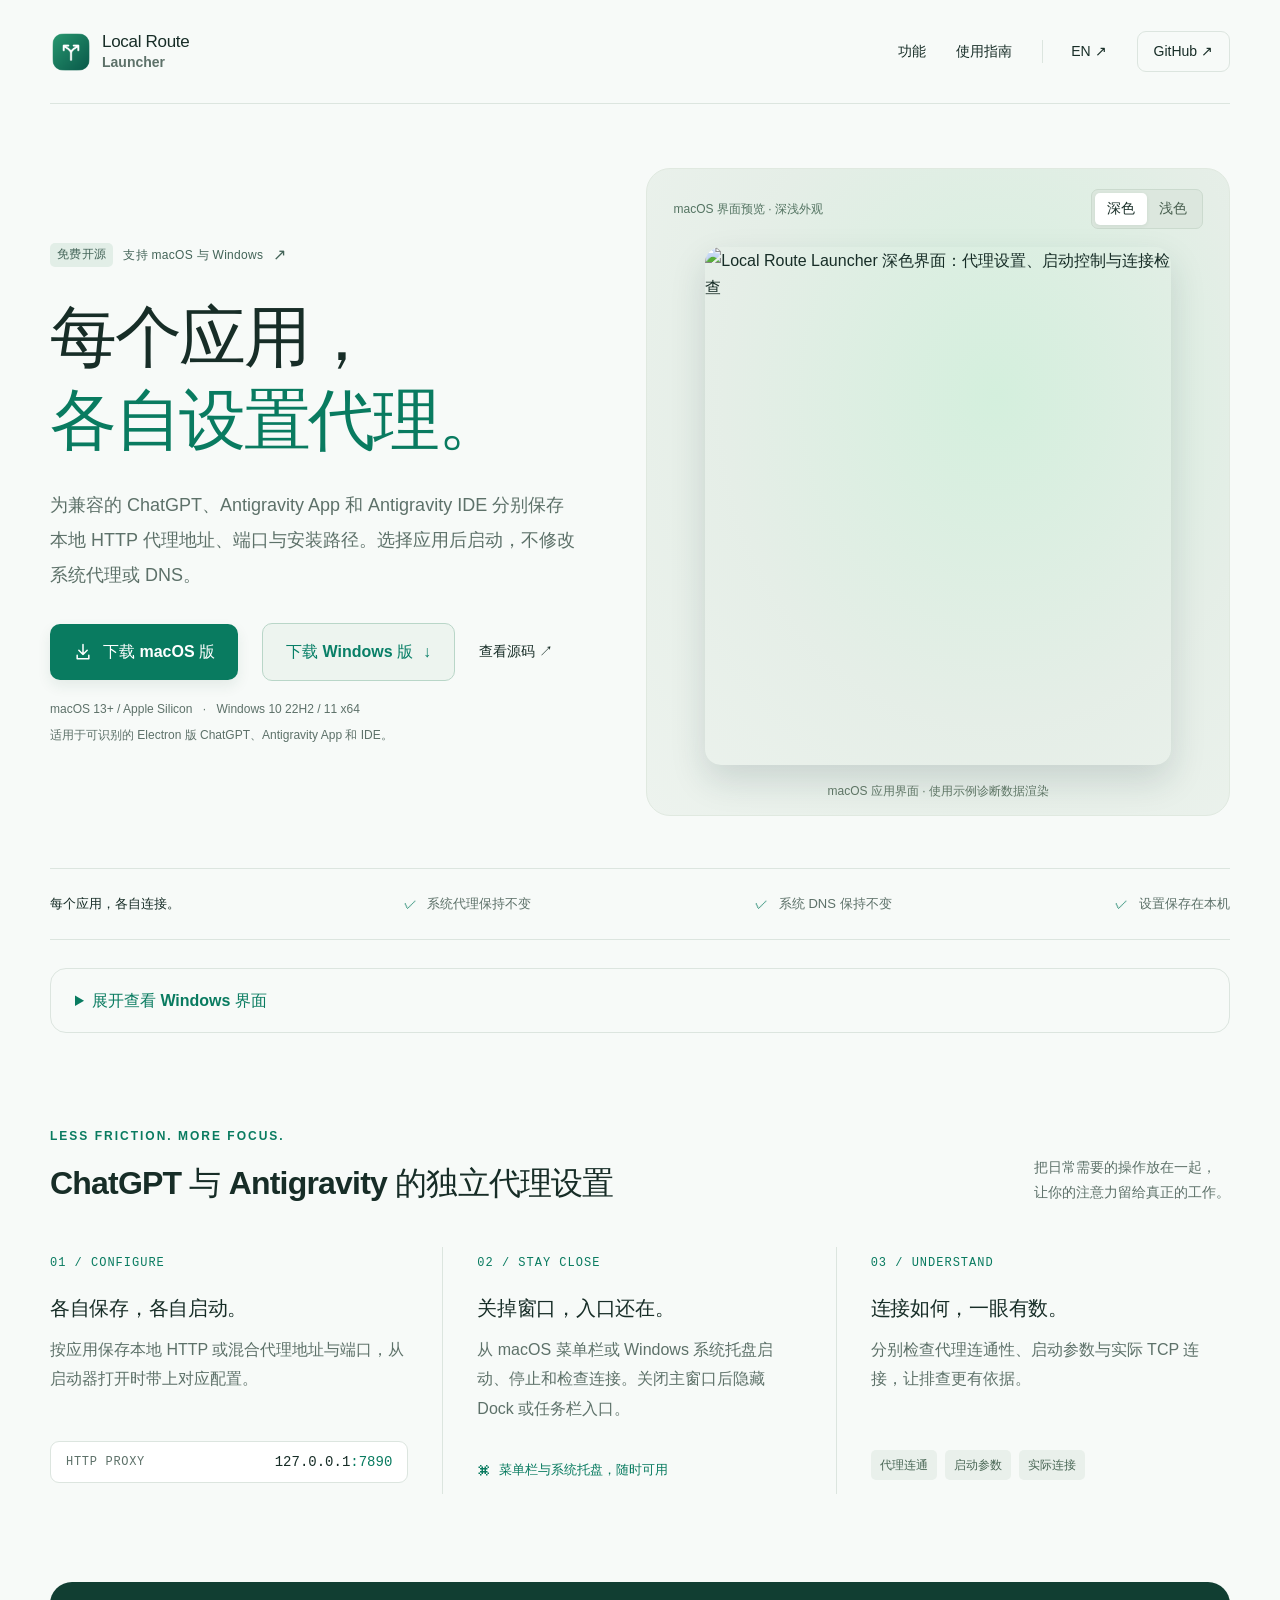
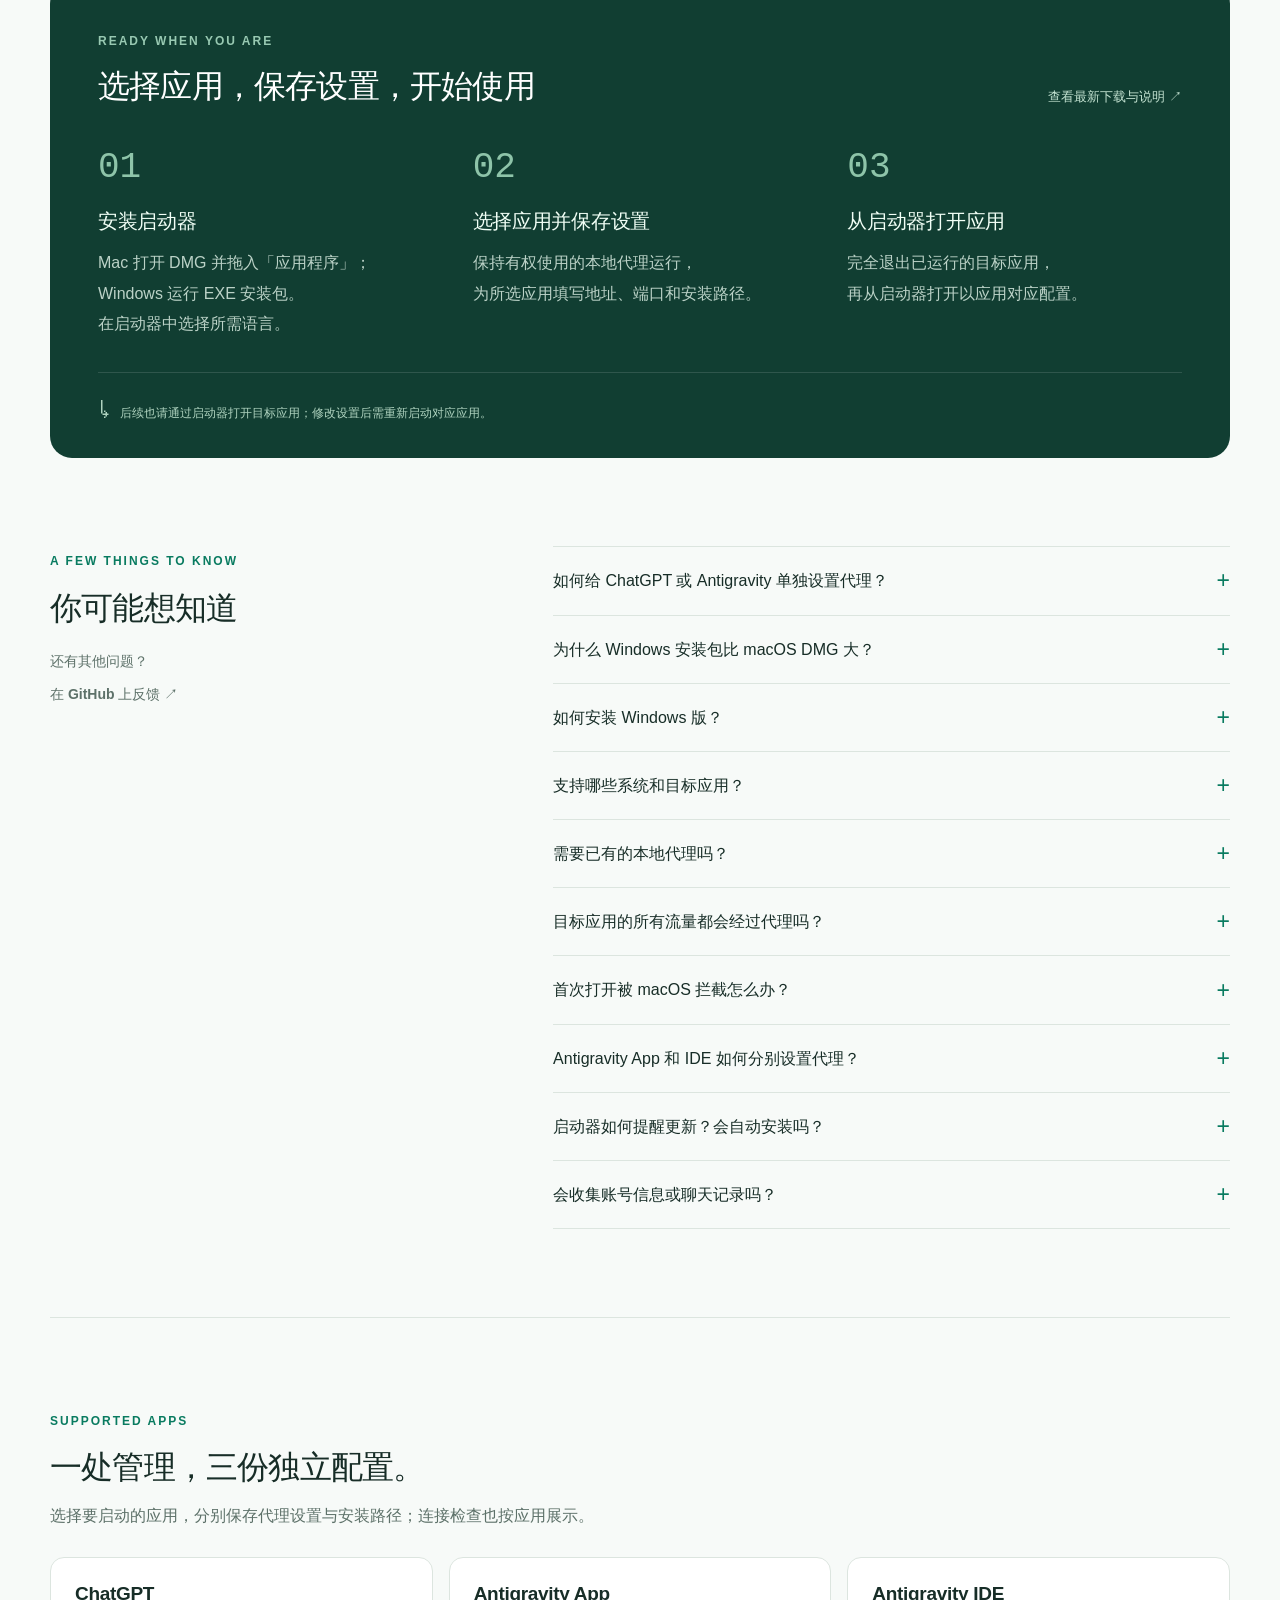
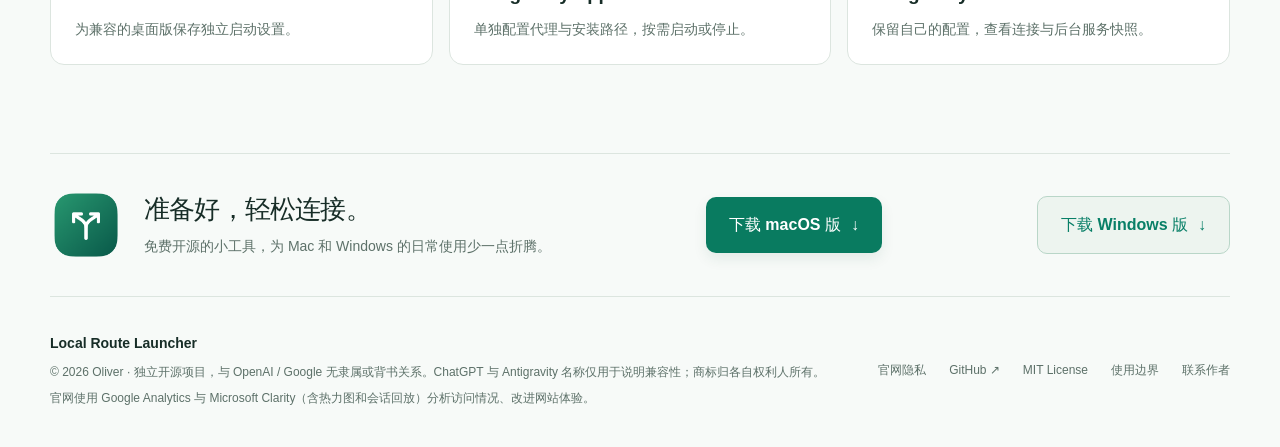
==== commit 99e13078: "site: present multi-app proxy profiles as evergreen homepage" ====
--- a/site/index.html
+++ b/site/index.html
@@ -24,8 +24,8 @@
   <meta name="baidu-site-verification" content="codeva-K3lErbCF7Q" />
   <meta name="sogou_site_verification" content="Wid5BHwv2Q" />
   <meta name="theme-color" content="#f7faf8">
-  <title>ChatGPT 独立代理设置 · Windows / macOS | Local Route Launcher</title>
-  <meta name="description" content="Local Route Launcher 为兼容的 ChatGPT、Antigravity App / IDE 保存独立 HTTP 代理配置，不修改系统代理或 DNS。免费下载 Windows 安装包与 macOS DMG，支持九种界面语言、系统托盘和菜单栏操作、连接检查。">
+  <title>ChatGPT 与 Antigravity 独立代理启动器 | Local Route Launcher</title>
+  <meta name="description" content="Local Route Launcher 为兼容的 ChatGPT、Antigravity App 和 Antigravity IDE 分别保存 HTTP 代理设置，在 macOS 和 Windows 上按应用启动与检查连接，不修改系统代理或 DNS。">
   <link rel="canonical" href="https://oliver804.github.io/Local-Route-Launcher/">
   <link rel="alternate" hreflang="zh-CN" href="https://oliver804.github.io/Local-Route-Launcher/">
   <link rel="alternate" hreflang="en" href="https://oliver804.github.io/Local-Route-Launcher/en/">
@@ -36,8 +36,8 @@
   <link rel="sitemap" type="application/xml" href="sitemap.xml">
   <meta property="og:type" content="website">
   <meta property="og:site_name" content="Local Route Launcher">
-  <meta property="og:title" content="ChatGPT 独立代理设置 · Windows / macOS | Local Route Launcher">
-  <meta property="og:description" content="Local Route Launcher 为兼容的 ChatGPT、Antigravity App / IDE 保存独立 HTTP 代理配置，不修改系统代理或 DNS。免费下载 Windows 安装包与 macOS DMG，支持九种界面语言、系统托盘和菜单栏操作、连接检查。">
+  <meta property="og:title" content="ChatGPT 与 Antigravity 独立代理启动器 | Local Route Launcher">
+  <meta property="og:description" content="Local Route Launcher 为兼容的 ChatGPT、Antigravity App 和 Antigravity IDE 分别保存 HTTP 代理设置，在 macOS 和 Windows 上按应用启动与检查连接，不修改系统代理或 DNS。">
   <meta property="og:url" content="https://oliver804.github.io/Local-Route-Launcher/">
   <meta property="og:locale" content="zh_CN">
   <meta property="og:locale:alternate" content="en_US">
@@ -52,7 +52,7 @@
   "@id": "https://oliver804.github.io/Local-Route-Launcher/#app",
   "name": "Local Route Launcher",
   "url": "https://oliver804.github.io/Local-Route-Launcher/",
-  "description": "Local Route Launcher 为兼容的 ChatGPT、Antigravity App / IDE 保存独立 HTTP 代理配置，不修改系统代理或 DNS。免费下载 Windows 安装包与 macOS DMG，支持九种界面语言、系统托盘和菜单栏操作、连接检查。",
+  "description": "Local Route Launcher 为兼容的 ChatGPT、Antigravity App 和 Antigravity IDE 分别保存 HTTP 代理设置，在 macOS 和 Windows 上按应用启动与检查连接，不修改系统代理或 DNS。",
   "applicationCategory": "UtilitiesApplication",
   "operatingSystem": [
     "macOS 13 or later (Apple Silicon)",
@@ -84,13 +84,13 @@
     "url": "https://oliver804.github.io/Local-Route-Launcher/"
   },
   "featureList": [
-    "应用独立 HTTP 代理配置",
+    "ChatGPT、Antigravity App 与 Antigravity IDE 独立 HTTP 代理配置",
     "Windows 系统托盘与 macOS 菜单栏操作",
     "九种界面语言切换",
     "深色、浅色与系统外观",
     "代理连通性、启动参数与 TCP 连接检查"
   ],
-  "softwareRequirements": "需要已安装的兼容 Electron 版 ChatGPT、Antigravity App 或 IDE，以及有权使用的 HTTP 或混合代理端口。Windows 安装包内置 .NET 运行环境。",
+  "softwareRequirements": "需要已安装的兼容 Electron 版 ChatGPT、Antigravity App 或 Antigravity IDE，以及有权使用的 HTTP 或混合代理端口。Windows 安装包内置 .NET 运行环境。",
   "releaseNotes": "https://github.com/oliver804/Local-Route-Launcher/releases/tag/v1.4.0"
 }
   </script>
@@ -104,9 +104,9 @@
   <main id="main">
     <section class="hero wrap" aria-labelledby="hero-title">
       <div class="hero-copy">
-        <a class="release-tag" href="https://github.com/oliver804/Local-Route-Launcher/releases/tag/v1.4.0"><span>v1.4.0</span> 免费 · 开源 · 支持 macOS 与 Windows <span aria-hidden="true">↗</span></a>
-        <h1 id="hero-title">为 ChatGPT<br><em>单独配置代理。</em></h1>
-        <p class="hero-description">Local Route Launcher 为兼容的 ChatGPT、Antigravity App / IDE 保存 HTTP 代理配置。支持 Windows 与 macOS、九种界面语言切换，不修改系统代理或 DNS。</p>
+        <a class="release-tag" href="https://github.com/oliver804/Local-Route-Launcher/releases"><span>免费开源</span> 支持 macOS 与 Windows <span aria-hidden="true">↗</span></a>
+        <h1 id="hero-title">每个应用，<br><em>各自设置代理。</em></h1>
+        <p class="hero-description">为兼容的 ChatGPT、Antigravity App 和 Antigravity IDE 分别保存本地 HTTP 代理地址、端口与安装路径。选择应用后启动，不修改系统代理或 DNS。</p>
         <div class="hero-actions"><a class="button primary" href="https://github.com/oliver804/Local-Route-Launcher/releases/download/v1.4.0/Local-Route-Launcher-1.4.0-arm64.dmg"><svg viewBox="0 0 24 24" aria-hidden="true"><path d="M12 3v12m-5-5 5 5 5-5M5 16v4h14v-4"/></svg>下载 macOS 版</a><a class="button secondary" href="https://github.com/oliver804/Local-Route-Launcher/releases/download/v1.4.0/Local-Route-Launcher-1.4.0-windows-x64-setup.exe">下载 Windows 版 <span aria-hidden="true">↓</span></a><a class="text-link" href="https://github.com/oliver804/Local-Route-Launcher">查看源码 <span aria-hidden="true">↗</span></a></div>
         <p class="requirements">macOS 13+ / Apple Silicon <span>·</span> Windows 10 22H2 / 11 x64</p>
         <p class="compatibility">适用于可识别的 Electron 版 ChatGPT、Antigravity App 和 IDE。</p>
@@ -114,7 +114,7 @@
       <figure class="product-stage">
         <div class="preview-toolbar"><span>macOS 界面预览 · 深浅外观</span><div class="appearance-controls" role="group" aria-label="切换应用预览外观"><button type="button" data-appearance="dark" aria-pressed="true">深色</button><button type="button" data-appearance="light" aria-pressed="false">浅色</button></div></div>
         <a class="screenshot-link" href="assets/preview-dark.png" aria-label="打开完整应用截图"><img id="app-preview" src="assets/preview-dark.png" data-dark="assets/preview-dark.png" data-light="assets/preview-light.png" width="720" height="800" alt="Local Route Launcher 深色界面：代理设置、启动控制与连接检查" fetchpriority="high"></a>
-        <figcaption>v1.4.0 应用界面 · 使用示例诊断数据渲染</figcaption>
+        <figcaption>macOS 应用界面 · 使用示例诊断数据渲染</figcaption>
       </figure>
     </section>
     <div class="principles wrap"><span>每个应用，各自连接。</span><span><i aria-hidden="true">✓</i> 系统代理保持不变</span><span><i aria-hidden="true">✓</i> 系统 DNS 保持不变</span><span><i aria-hidden="true">✓</i> 设置保存在本机</span></div>
@@ -128,33 +128,33 @@
       <p>Windows 界面预览，使用默认设置渲染。</p>
     </details>
     <section class="section wrap" id="features" aria-labelledby="features-title">
-      <div class="section-heading"><div><span class="eyebrow">LESS FRICTION. MORE FOCUS.</span><h2 id="features-title">ChatGPT 独立代理设置与连接检查</h2></div><p>把日常需要的操作放在一起，<br>让你的注意力留给真正的工作。</p></div>
+      <div class="section-heading"><div><span class="eyebrow">LESS FRICTION. MORE FOCUS.</span><h2 id="features-title">ChatGPT 与 Antigravity 的独立代理设置</h2></div><p>把日常需要的操作放在一起，<br>让你的注意力留给真正的工作。</p></div>
       <div class="features-grid">
-        <article class="feature"><span class="feature-number">01 / CONFIGURE</span><h3>只配一次，下次直接启动。</h3><p>填写本地 HTTP 或混合代理端口，保存后自动携带配置启动 ChatGPT。</p><div class="connection-example" aria-label="代理地址示例"><span>HTTP PROXY</span><code>127.0.0.1<span>:7890</span></code></div></article>
+        <article class="feature"><span class="feature-number">01 / CONFIGURE</span><h3>各自保存，各自启动。</h3><p>按应用保存本地 HTTP 或混合代理地址与端口，从启动器打开时带上对应配置。</p><div class="connection-example" aria-label="代理地址示例"><span>HTTP PROXY</span><code>127.0.0.1<span>:7890</span></code></div></article>
         <article class="feature"><span class="feature-number">02 / STAY CLOSE</span><h3>关掉窗口，入口还在。</h3><p>从 macOS 菜单栏或 Windows 系统托盘启动、停止和检查连接。关闭主窗口后隐藏 Dock 或任务栏入口。</p><div class="feature-footnote"><span aria-hidden="true">⌘</span> 菜单栏与系统托盘，随时可用</div></article>
         <article class="feature"><span class="feature-number">03 / UNDERSTAND</span><h3>连接如何，一眼有数。</h3><p>分别检查代理连通性、启动参数与实际 TCP 连接，让排查更有依据。</p><div class="checks-example"><span>代理连通</span><span>启动参数</span><span>实际连接</span></div></article>
       </div>
     </section>
     <section class="setup wrap" id="start" aria-labelledby="start-title">
-      <div class="section-heading"><div><span class="eyebrow">READY WHEN YOU ARE</span><h2 id="start-title">如何通过启动器打开 ChatGPT</h2></div><a href="https://github.com/oliver804/Local-Route-Launcher/releases/tag/v1.4.0" class="setup-link">查看 v1.4.0 发布说明 <span aria-hidden="true">↗</span></a></div>
-      <ol class="steps"><li><span class="step-number">01</span><h3>安装启动器</h3><p>Mac 打开 DMG 并拖入「应用程序」；Windows 运行 EXE 安装包。<br>在启动器中选择所需语言。</p></li><li><span class="step-number">02</span><h3>保存代理地址</h3><p>保持你有权使用的本地代理运行，<br>填写地址与混合端口并保存。</p></li><li><span class="step-number">03</span><h3>重新启动 ChatGPT</h3><p>完全退出已运行的 ChatGPT，<br>再从启动器打开，即可带上配置。</p></li></ol>
-      <div class="setup-note"><span aria-hidden="true">↳</span><p>以后也请通过启动器打开 ChatGPT。修改代理设置后，需要重新启动 ChatGPT。</p></div>
+      <div class="section-heading"><div><span class="eyebrow">READY WHEN YOU ARE</span><h2 id="start-title">选择应用，保存设置，开始使用</h2></div><a href="https://github.com/oliver804/Local-Route-Launcher/releases/latest" class="setup-link">查看最新下载与说明 <span aria-hidden="true">↗</span></a></div>
+      <ol class="steps"><li><span class="step-number">01</span><h3>安装启动器</h3><p>Mac 打开 DMG 并拖入「应用程序」；Windows 运行 EXE 安装包。<br>在启动器中选择所需语言。</p></li><li><span class="step-number">02</span><h3>选择应用并保存设置</h3><p>保持有权使用的本地代理运行，<br>为所选应用填写地址、端口和安装路径。</p></li><li><span class="step-number">03</span><h3>从启动器打开应用</h3><p>完全退出已运行的目标应用，<br>再从启动器打开以应用对应配置。</p></li></ol>
+      <div class="setup-note"><span aria-hidden="true">↳</span><p>后续也请通过启动器打开目标应用；修改设置后需重新启动对应应用。</p></div>
     </section>
     <section class="faq section wrap" aria-labelledby="faq-title">
       <div class="faq-heading"><span class="eyebrow">A FEW THINGS TO KNOW</span><h2 id="faq-title">你可能想知道</h2><p>还有其他问题？<br><a class="text-link" href="https://github.com/oliver804/Local-Route-Launcher/issues">在 GitHub 上反馈 <span aria-hidden="true">↗</span></a></p></div>
-      <div class="faq-list"><details><summary>如何给 ChatGPT 单独设置代理，不修改系统代理？</summary><p>在 Local Route Launcher 中保存已有 HTTP 代理的地址和端口，完全退出 ChatGPT，再通过启动器打开。配置仅传给启动的兼容应用，不修改系统代理或 DNS。修改地址后需要重启 ChatGPT；启动器不提供网络接入服务。</p></details>
+      <div class="faq-list"><details><summary>如何给 ChatGPT 或 Antigravity 单独设置代理？</summary><p>选择目标应用，保存已有 HTTP 代理的地址、端口和应用路径，完全退出该应用后通过启动器打开。各应用设置独立，不修改系统代理或 DNS。修改设置后需重新启动对应应用；启动器不提供网络接入服务。</p></details>
         <details><summary>为什么 Windows 安装包比 macOS DMG 大？</summary><p>Windows 安装包自带 .NET 桌面运行环境，安装后无需另行下载运行库。macOS 版使用系统提供的 SwiftUI 和 AppKit 框架，因此安装包更小。</p></details>
-        <details><summary>如何安装 Windows 版？</summary><p>下载 x64 EXE 安装包，按提示为当前用户安装，无需另装 .NET。支持九种语言切换，关闭窗口后可从系统托盘访问。未自动找到应用时，请选择兼容的 ChatGPT.exe；受限制的商店安装包可能无法直接启动。适用于 Windows 10 22H2 / Windows 11 x64，暂不支持 ARM64。安装包未签名，可能显示 SmartScreen 提示，请核对 Release 来源和 SHA-256，并保持系统安全功能开启。</p></details>
-        <details><summary>支持哪些 Mac 和 ChatGPT 版本？</summary><p>当前支持 Apple Silicon（M 系列芯片）、macOS 13 及以上系统，以及可识别的 Electron 版 ChatGPT。不支持 Intel Mac 或旧版原生 ChatGPT。主窗口和菜单栏均可切换九种语言，即时生效并记住选择；macOS 自带菜单和系统对话框可能跟随系统语言。</p></details>
+        <details><summary>如何安装 Windows 版？</summary><p>下载 x64 EXE 安装包，按提示为当前用户安装，无需另装 .NET。支持九种语言切换，关闭窗口后可从系统托盘访问。未自动找到目标应用时，请手动选择兼容的 EXE；受限制的商店安装包可能无法直接启动。适用于 Windows 10 22H2 / Windows 11 x64，暂不支持 ARM64。安装包未签名，可能显示 SmartScreen 提示，请核对 Release 来源和 SHA-256，并保持系统安全功能开启。</p></details>
+        <details><summary>支持哪些系统和目标应用？</summary><p>支持 Apple Silicon Mac（macOS 13 及以上）与 Windows 10 22H2 / Windows 11 x64 上可识别的兼容 Electron 版 ChatGPT、Antigravity App 和 Antigravity IDE。不支持 Intel Mac、Windows ARM64 或旧版原生 ChatGPT；受限制的商店安装包可能无法直接启动。主窗口与菜单栏 / 托盘支持九种界面语言。</p></details>
         <details><summary>需要已有的本地代理吗？</summary><p>需要。启动器使用现有代理提供的 HTTP 或混合端口，不包含代理服务。请保持你有权使用的本地代理运行；路由效果取决于目标应用对参数的支持情况。当前不支持需要账号密码认证的代理。</p></details>
-        <details><summary>所有 ChatGPT 流量都会经过代理吗？</summary><p>不保证。它使用应用支持的代理机制，主要覆盖 Chromium 的 HTTP、HTTPS 和 WebSocket 请求。语音、WebRTC、UDP 及部分子进程可能不使用这些设置。连接检查只是即时快照，也不能证明全部流量都经过代理。</p></details>
+        <details><summary>目标应用的所有流量都会经过代理吗？</summary><p>不保证。启动器使用兼容应用支持的代理机制，主要覆盖 Chromium 的 HTTP、HTTPS 和 WebSocket 请求。语音、WebRTC、UDP 及部分后台进程可能不使用这些设置。连接检查是即时快照，不能证明全部流量都经过代理。</p></details>
         <details><summary>首次打开被 macOS 拦截怎么办？</summary><p>安装包使用本地签名，尚未经过 Apple Developer ID 签名或公证。确认来自本项目的 GitHub 发布页面后，可在「系统设置 → 隐私与安全性」中允许打开，无需关闭 SIP 或系统安全检查。</p></details>
         <details><summary>Antigravity App 和 IDE 如何分别设置代理？</summary><p>在左侧选择对应应用，各自保存代理地址、端口和安装路径。完全退出后从启动器打开。两份配置与 ChatGPT 独立；后台服务需要实际请求后再次查看连接快照。</p></details>
         <details><summary>启动器如何提醒更新？会自动安装吗？</summary><p>仅当 GitHub 发布了适用于当前平台的稳定新版，版本旁才显示“有更新”。点击后在默认浏览器下载安装包，安装仍需自行完成。离线或无新版时不显示。</p></details>
-        <details><summary>会收集账号信息或聊天记录吗？</summary><p>启动器不读取或保存 ChatGPT 密码、Cookie、令牌或聊天记录，也没有遥测或自动上传。配置保存在本机。连接检查会通过指定代理向 chatgpt.com 发起不附带账号凭据的 HEAD 请求。<a href="https://github.com/oliver804/Local-Route-Launcher/blob/main/docs/PRIVACY.md">阅读隐私说明 ↗</a></p></details>
+        <details><summary>会收集账号信息或聊天记录吗？</summary><p>启动器不读取或保存目标应用的密码、Cookie、令牌或聊天记录，也没有遥测或自动上传。配置保存在本机。连接检查会通过指定代理向对应服务站点发起不附带账号凭据的 HEAD 请求。<a href="https://github.com/oliver804/Local-Route-Launcher/blob/main/docs/PRIVACY.md">阅读隐私说明 ↗</a></p></details>
       </div>
     </section>
-<section class="section wrap" aria-labelledby="news-title"><span class="eyebrow">正式发布 · v1.4.0</span><h2 id="news-title">三个应用，独立配置，紧凑界面。</h2><p>ChatGPT、Antigravity App 和 Antigravity IDE 各自保存连接配置。主窗口保留三张功能卡片，语言、外观与 GitHub 入口统一收至右上角，菜单栏/托盘提供快捷操作。支持九种语言及启动器稳定版本检查，不自动下载或安装。</p><a class="text-link" href="blog/v1.4.0/">阅读 1.4.0 更新文章 ↗</a></section>
+<section class="section wrap supported-apps" aria-labelledby="apps-title"><span class="eyebrow">SUPPORTED APPS</span><h2 id="apps-title">一处管理，三份独立配置。</h2><p>选择要启动的应用，分别保存代理设置与安装路径；连接检查也按应用展示。</p><div class="supported-app-grid"><article><h3>ChatGPT</h3><p>为兼容的桌面版保存独立启动设置。</p></article><article><h3>Antigravity App</h3><p>单独配置代理与安装路径，按需启动或停止。</p></article><article><h3>Antigravity IDE</h3><p>保留自己的配置，查看连接与后台服务快照。</p></article></div></section>
     <section class="closing wrap" aria-labelledby="download-title"><img src="assets/icon.png" alt="" width="72" height="72" loading="lazy"><div><h2 id="download-title">准备好，轻松连接。</h2><p>免费开源的小工具，为 Mac 和 Windows 的日常使用少一点折腾。</p></div><a class="button primary" href="https://github.com/oliver804/Local-Route-Launcher/releases/download/v1.4.0/Local-Route-Launcher-1.4.0-arm64.dmg">下载 macOS 版 <span aria-hidden="true">↓</span></a><a class="button secondary" href="https://github.com/oliver804/Local-Route-Launcher/releases/download/v1.4.0/Local-Route-Launcher-1.4.0-windows-x64-setup.exe">下载 Windows 版 <span aria-hidden="true">↓</span></a></section>
   </main>
   <footer class="footer wrap"><div><a class="footer-brand" href="./">Local Route Launcher</a><p>© 2026 Oliver · 独立开源项目，与 OpenAI / Google 无隶属或背书关系。ChatGPT 与 Antigravity 名称仅用于说明兼容性；商标归各自权利人所有。</p><p>官网使用 Google Analytics 与 Microsoft Clarity（含热力图和会话回放）分析访问情况、改进网站体验。</p></div><div class="footer-links"><a href="https://github.com/oliver804/Local-Route-Launcher/blob/main/docs/PRIVACY.md">官网隐私</a><a href="https://github.com/oliver804/Local-Route-Launcher">GitHub ↗</a><a href="https://github.com/oliver804/Local-Route-Launcher/blob/main/LICENSE">MIT License</a><a href="https://github.com/oliver804/Local-Route-Launcher/blob/main/docs/USAGE.md">使用边界</a><a href="mailto:oliver804x@gmail.com">联系作者</a></div></footer>
--- a/site/style.css
+++ b/site/style.css
@@ -949,3 +949,11 @@
 .article-page a:not(.button) { color: var(--accent); }
 .article-actions { display: flex; flex-wrap: wrap; gap: 12px; margin: 20px 0; }
 @media(max-width:700px) { .article-page { padding-block: 42px 65px; } .article-page h1 { font-size: 34px; } .article-lead { font-size: 17px; } .article-page figure { padding: 12px; } }
+
+.supported-apps { border-top: 1px solid var(--line); }
+.supported-apps > p { color: var(--muted); margin: 12px 0 28px; }
+.supported-app-grid { display: grid; grid-template-columns: repeat(3, minmax(0, 1fr)); gap: 16px; }
+.supported-app-grid article { background: var(--paper); border: 1px solid var(--line); border-radius: 14px; padding: 22px 24px; }
+.supported-app-grid h3 { margin: 0 0 8px; font-size: 19px; }
+.supported-app-grid p { margin: 0; color: var(--muted); font-size: 14px; line-height: 1.8; }
+@media(max-width:700px) { .supported-app-grid { grid-template-columns: 1fr; } }
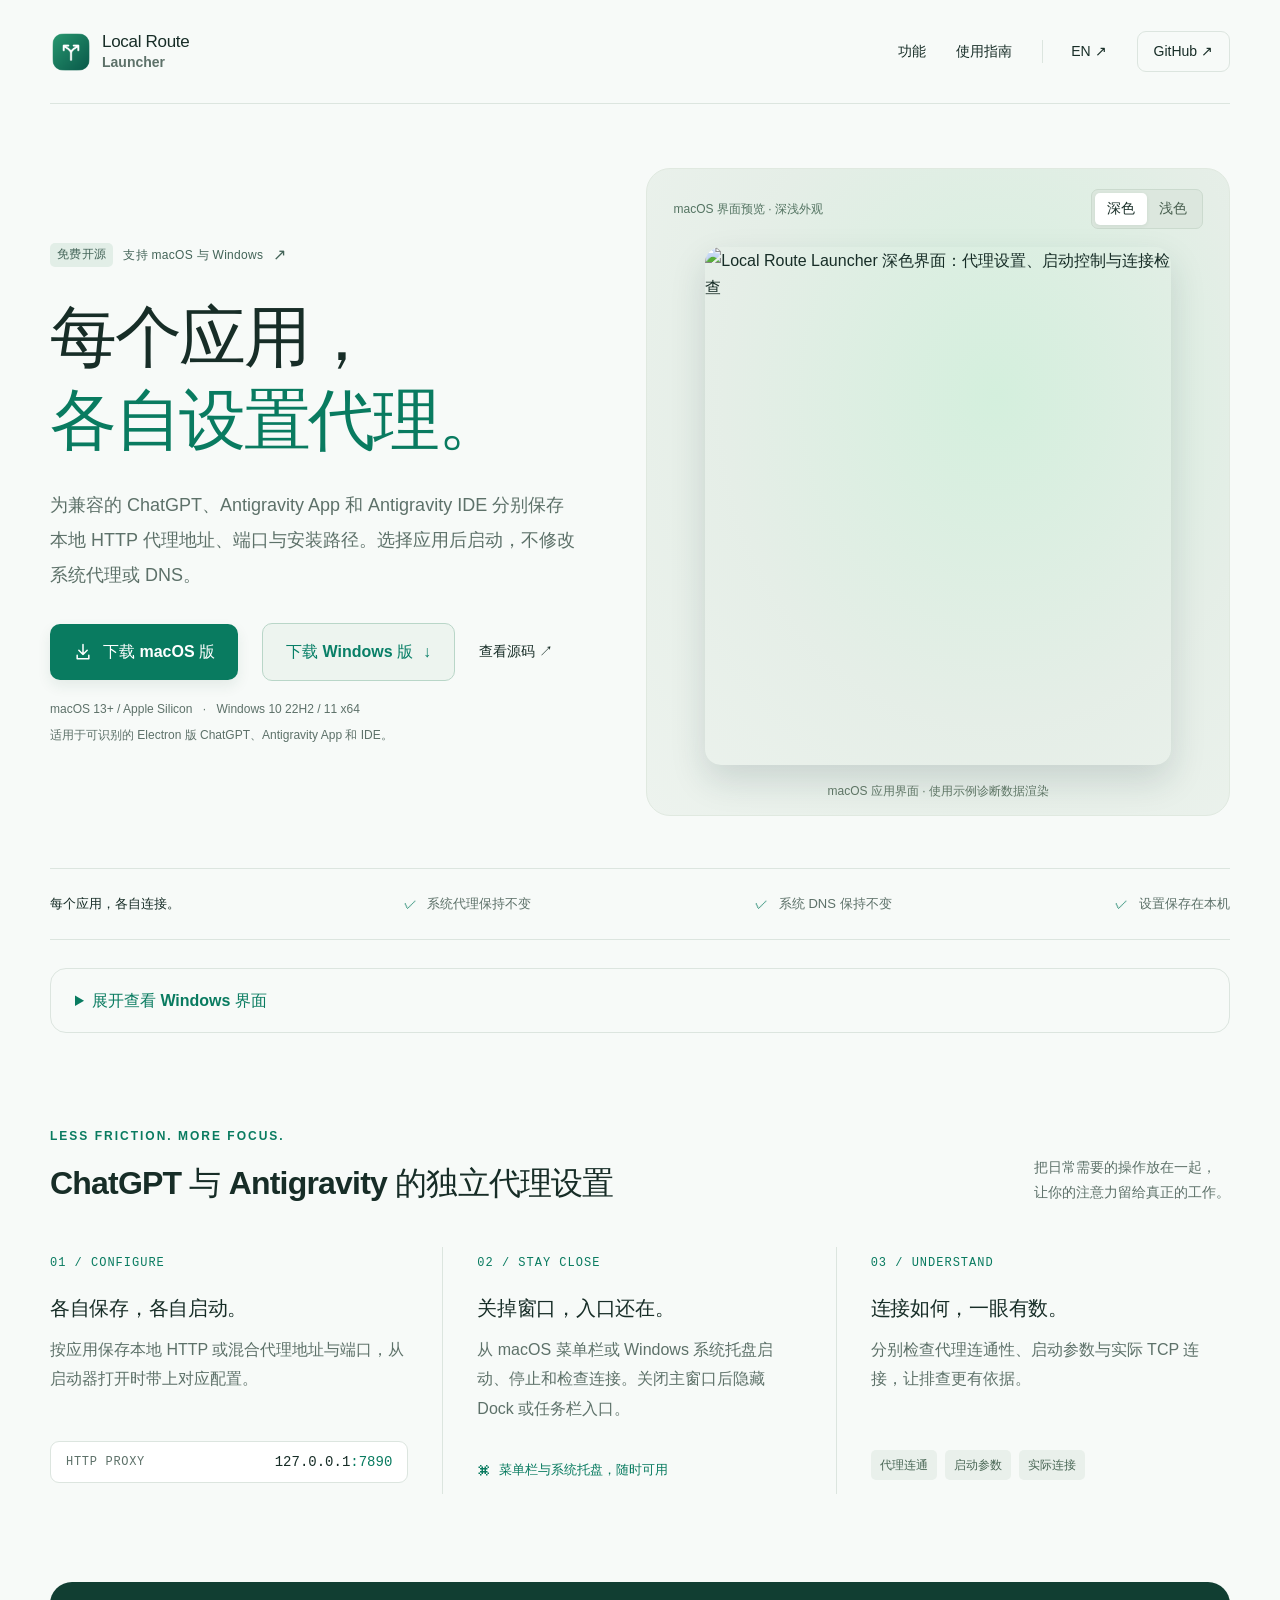
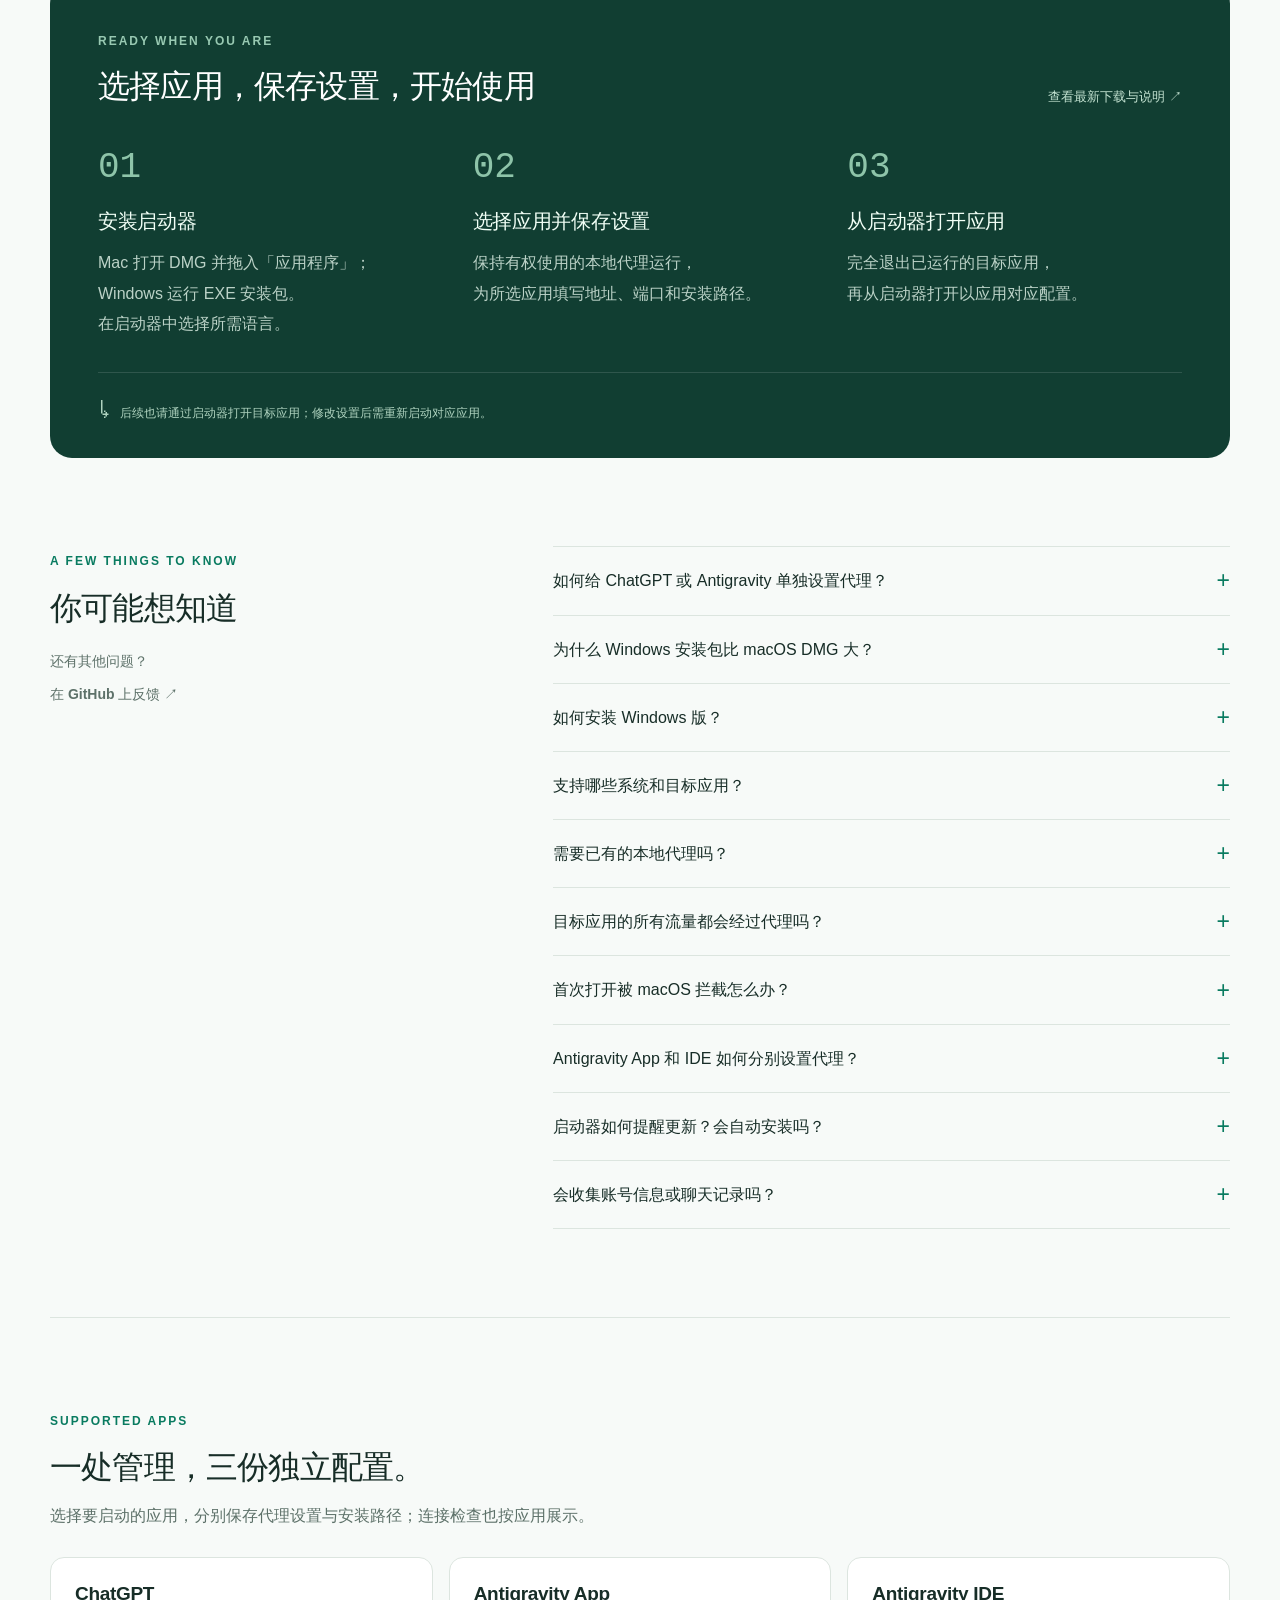
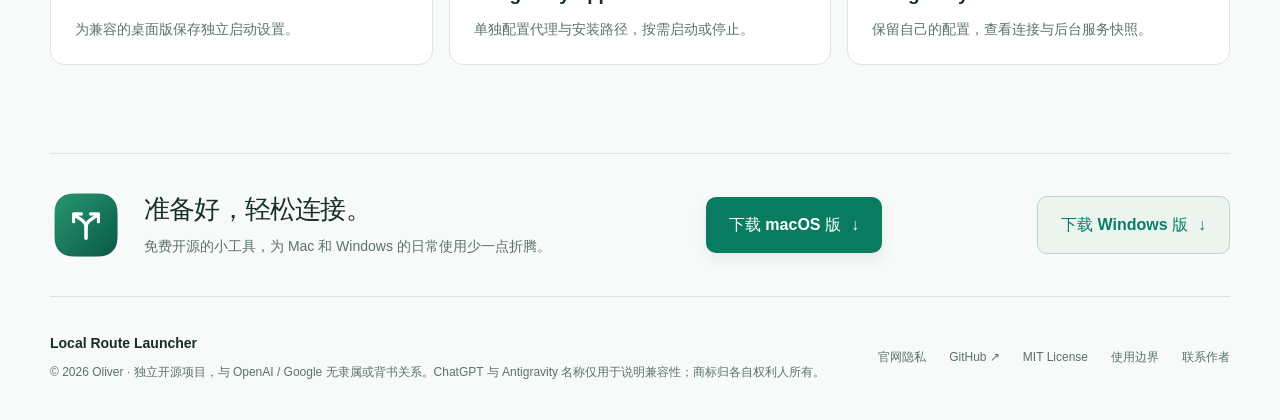
==== commit 5b3b75aa: "site: remove analytics copy from public footers" ====
--- a/site/index.html
+++ b/site/index.html
@@ -157,6 +157,6 @@
 <section class="section wrap supported-apps" aria-labelledby="apps-title"><span class="eyebrow">SUPPORTED APPS</span><h2 id="apps-title">一处管理，三份独立配置。</h2><p>选择要启动的应用，分别保存代理设置与安装路径；连接检查也按应用展示。</p><div class="supported-app-grid"><article><h3>ChatGPT</h3><p>为兼容的桌面版保存独立启动设置。</p></article><article><h3>Antigravity App</h3><p>单独配置代理与安装路径，按需启动或停止。</p></article><article><h3>Antigravity IDE</h3><p>保留自己的配置，查看连接与后台服务快照。</p></article></div></section>
     <section class="closing wrap" aria-labelledby="download-title"><img src="assets/icon.png" alt="" width="72" height="72" loading="lazy"><div><h2 id="download-title">准备好，轻松连接。</h2><p>免费开源的小工具，为 Mac 和 Windows 的日常使用少一点折腾。</p></div><a class="button primary" href="https://github.com/oliver804/Local-Route-Launcher/releases/download/v1.4.0/Local-Route-Launcher-1.4.0-arm64.dmg">下载 macOS 版 <span aria-hidden="true">↓</span></a><a class="button secondary" href="https://github.com/oliver804/Local-Route-Launcher/releases/download/v1.4.0/Local-Route-Launcher-1.4.0-windows-x64-setup.exe">下载 Windows 版 <span aria-hidden="true">↓</span></a></section>
   </main>
-  <footer class="footer wrap"><div><a class="footer-brand" href="./">Local Route Launcher</a><p>© 2026 Oliver · 独立开源项目，与 OpenAI / Google 无隶属或背书关系。ChatGPT 与 Antigravity 名称仅用于说明兼容性；商标归各自权利人所有。</p><p>官网使用 Google Analytics 与 Microsoft Clarity（含热力图和会话回放）分析访问情况、改进网站体验。</p></div><div class="footer-links"><a href="https://github.com/oliver804/Local-Route-Launcher/blob/main/docs/PRIVACY.md">官网隐私</a><a href="https://github.com/oliver804/Local-Route-Launcher">GitHub ↗</a><a href="https://github.com/oliver804/Local-Route-Launcher/blob/main/LICENSE">MIT License</a><a href="https://github.com/oliver804/Local-Route-Launcher/blob/main/docs/USAGE.md">使用边界</a><a href="mailto:oliver804x@gmail.com">联系作者</a></div></footer>
+  <footer class="footer wrap"><div><a class="footer-brand" href="./">Local Route Launcher</a><p>© 2026 Oliver · 独立开源项目，与 OpenAI / Google 无隶属或背书关系。ChatGPT 与 Antigravity 名称仅用于说明兼容性；商标归各自权利人所有。</p></div><div class="footer-links"><a href="https://github.com/oliver804/Local-Route-Launcher/blob/main/docs/PRIVACY.md">官网隐私</a><a href="https://github.com/oliver804/Local-Route-Launcher">GitHub ↗</a><a href="https://github.com/oliver804/Local-Route-Launcher/blob/main/LICENSE">MIT License</a><a href="https://github.com/oliver804/Local-Route-Launcher/blob/main/docs/USAGE.md">使用边界</a><a href="mailto:oliver804x@gmail.com">联系作者</a></div></footer>
 </body>
 </html>
